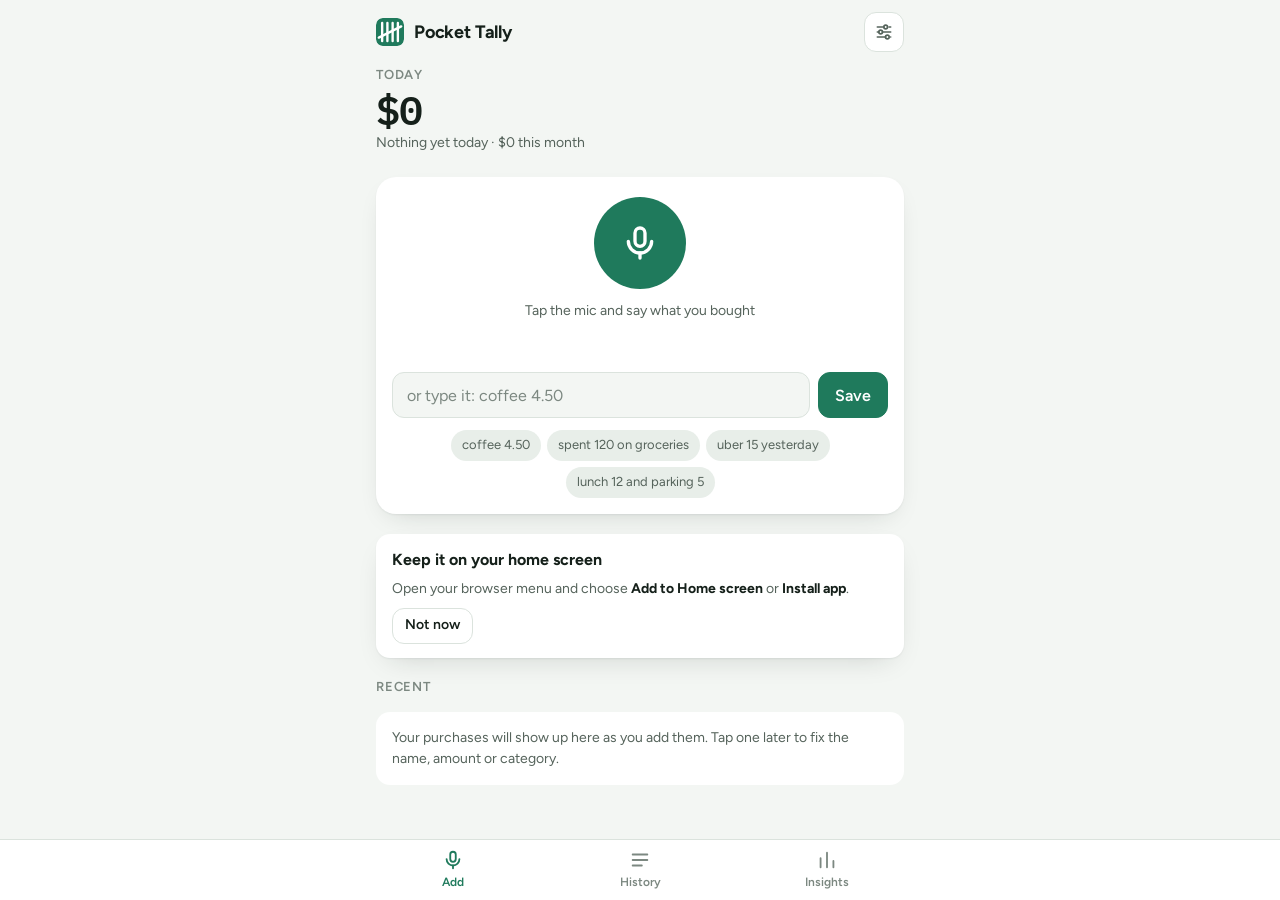
==== pocket-tally/index.html @ 71d1e61e "Add Pocket Tally, a voice-first spending tracker web app One installable web app for Android and iPh" ====
<!doctype html>
<html lang="en">
<head>
<meta charset="utf-8">
<meta name="viewport" content="width=device-width, initial-scale=1, viewport-fit=cover">
<meta name="theme-color" content="#f3f6f3" media="(prefers-color-scheme: light)">
<meta name="theme-color" content="#0f1412" media="(prefers-color-scheme: dark)">
<meta name="apple-mobile-web-app-capable" content="yes">
<meta name="mobile-web-app-capable" content="yes">
<meta name="apple-mobile-web-app-status-bar-style" content="default">
<meta name="apple-mobile-web-app-title" content="Tally">
<meta name="description" content="Say what you bought. Pocket Tally saves the item and the amount and shows where your money goes.">
<link rel="manifest" href="manifest.webmanifest">
<link rel="icon" href="icons/icon.svg" type="image/svg+xml">
<link rel="apple-touch-icon" href="icons/apple-touch-icon.png">
<!-- ARTIFACT-START -->
<title>Pocket Tally</title>
<link rel="preconnect" href="https://fonts.googleapis.com">
<link rel="preconnect" href="https://fonts.gstatic.com" crossorigin>
<link rel="stylesheet" href="https://fonts.googleapis.com/css2?family=Figtree:wght@400;500;600;700&family=IBM+Plex+Mono:wght@500;600&display=swap">
<style>
/* Layout: one column, thumb-first. The capture card sits at the top of Add; the tab bar is fixed at the bottom. */
:root {
  --bg: #f3f6f3;
  --surface: #ffffff;
  --surface-2: #e8eee9;
  --ink: #15201a;
  --ink-2: #55635b;
  --ink-3: #7c8881;
  --line: #dbe3dd;
  --accent: #1f7a5c;
  --accent-ink: #ffffff;
  --accent-soft: #d8ede2;
  --danger: #b5431c;
  --danger-soft: #f7e4dc;
  --toast-bg: #15201a;
  --toast-fg: #f3f6f3;
  --toast-action: #8fe0bf;
  --cat-transport: #2a78d6;
  --cat-food: #eb6834;
  --cat-groceries: #1baf7a;
  --cat-fun: #eda100;
  --cat-shopping: #e87ba4;
  --cat-home: #008300;
  --cat-bills: #4a3aa7;
  --cat-health: #e34948;
  --cat-other: #898781;
  --font-ui: "Figtree", system-ui, -apple-system, "Segoe UI", Roboto, sans-serif;
  --font-num: "IBM Plex Mono", ui-monospace, SFMono-Regular, Menlo, Consolas, monospace;
  --radius: 14px;
  --shadow: 0 1px 2px rgba(21, 32, 26, 0.06), 0 10px 28px -14px rgba(21, 32, 26, 0.22);
}
@media (prefers-color-scheme: dark) {
  :root:not([data-theme="light"]) {
    --bg: #0f1412; --surface: #1a211d; --surface-2: #242d28; --ink: #e9eeea; --ink-2: #aab5ae; --ink-3: #7d887f;
    --line: #2a342e; --accent: #5fd3a8; --accent-ink: #0f1412; --accent-soft: #1d3a2f; --danger: #f0905f; --danger-soft: #3b2419;
    --toast-bg: #e9eeea; --toast-fg: #0f1412; --toast-action: #1f7a5c;
    --cat-transport: #3987e5; --cat-food: #d95926; --cat-groceries: #199e70; --cat-fun: #c98500; --cat-shopping: #d55181;
    --cat-home: #008300; --cat-bills: #9085e9; --cat-health: #e66767; --cat-other: #898781;
    --shadow: 0 1px 2px rgba(0, 0, 0, 0.3), 0 10px 28px -14px rgba(0, 0, 0, 0.6);
    color-scheme: dark;
  }
}
:root[data-theme="dark"] {
  --bg: #0f1412; --surface: #1a211d; --surface-2: #242d28; --ink: #e9eeea; --ink-2: #aab5ae; --ink-3: #7d887f;
  --line: #2a342e; --accent: #5fd3a8; --accent-ink: #0f1412; --accent-soft: #1d3a2f; --danger: #f0905f; --danger-soft: #3b2419;
  --toast-bg: #e9eeea; --toast-fg: #0f1412; --toast-action: #1f7a5c;
  --cat-transport: #3987e5; --cat-food: #d95926; --cat-groceries: #199e70; --cat-fun: #c98500; --cat-shopping: #d55181;
  --cat-home: #008300; --cat-bills: #9085e9; --cat-health: #e66767; --cat-other: #898781;
  --shadow: 0 1px 2px rgba(0, 0, 0, 0.3), 0 10px 28px -14px rgba(0, 0, 0, 0.6);
  color-scheme: dark;
}

* { box-sizing: border-box; }
html { padding-top: env(safe-area-inset-top, 0px); padding-bottom: env(safe-area-inset-bottom, 0px); background: var(--bg); -webkit-text-size-adjust: 100%; }
body { margin: 0; background: var(--bg); color: var(--ink); font: 16px/1.45 var(--font-ui); -webkit-tap-highlight-color: transparent; }
[hidden] { display: none !important; }
button, input, select, textarea { font: inherit; color: inherit; }
button { cursor: pointer; }
:focus-visible { outline: 2px solid var(--accent); outline-offset: 2px; }
h1, h2, h3 { margin: 0; text-wrap: balance; }
h2 { font-size: 13px; font-weight: 600; letter-spacing: 0.06em; text-transform: uppercase; color: var(--ink-3); }
.num { font-family: var(--font-num); font-variant-numeric: tabular-nums; }

.app { max-width: 560px; margin: 0 auto; padding-inline: 16px; }
.top { position: sticky; top: env(safe-area-inset-top, 0px); z-index: 5; background: var(--bg); display: flex; align-items: center; justify-content: space-between; padding-block: 12px 8px; }
.brand { display: flex; align-items: center; gap: 10px; font-size: 18px; font-weight: 700; letter-spacing: -0.01em; }
.brand svg { width: 28px; height: 28px; border-radius: 7px; }
.iconbtn { width: 40px; height: 40px; border-radius: 12px; border: 1px solid var(--line); background: var(--surface); display: grid; place-items: center; color: var(--ink-2); }
.iconbtn svg { width: 20px; height: 20px; }
main { padding-bottom: calc(88px + env(safe-area-inset-bottom, 0px)); }
.view { display: grid; gap: 20px; }

/* hero */
.hero { display: grid; gap: 2px; padding-block: 6px 4px; }
.eyebrow { font-size: 13px; font-weight: 600; letter-spacing: 0.06em; text-transform: uppercase; color: var(--ink-3); }
.hero-amount { font-family: var(--font-num); font-weight: 600; font-size: 40px; line-height: 1.1; letter-spacing: -0.02em; }
.hero-sub { color: var(--ink-2); font-size: 14px; }
.hero-row { display: flex; flex-wrap: wrap; gap: 16px 24px; margin-top: 10px; }
.stat { display: grid; gap: 2px; }
.stat b { font-family: var(--font-num); font-weight: 600; font-size: 18px; }
.stat span { font-size: 12px; color: var(--ink-3); }
.delta { font-size: 13px; color: var(--ink-2); }

/* capture */
.capture { background: var(--surface); border-radius: 20px; padding: 20px 16px 16px; box-shadow: var(--shadow); display: grid; gap: 12px; justify-items: center; }
.mic { position: relative; width: 92px; height: 92px; border-radius: 50%; border: 0; background: var(--accent); color: var(--accent-ink); display: grid; place-items: center; transition: transform 0.15s ease; }
.mic:active { transform: scale(0.96); }
.mic svg { width: 40px; height: 40px; }
.mic.listening { background: var(--danger); color: #fff; }
.mic.listening::before { content: ""; position: absolute; inset: -8px; border-radius: 50%; border: 3px solid var(--danger); opacity: 0.6; animation: pulse 1.2s ease-out infinite; }
@keyframes pulse { 0% { transform: scale(0.9); opacity: 0.7; } 100% { transform: scale(1.35); opacity: 0; } }
@media (prefers-reduced-motion: reduce) { .mic.listening::before { animation: none; } .mic { transition: none; } }
.mic-status { font-size: 14px; color: var(--ink-2); text-align: center; min-height: 1.4em; }
.transcript { width: 100%; min-height: 1.5em; text-align: center; font-size: 18px; font-weight: 500; color: var(--ink); overflow-wrap: anywhere; }
.transcript.interim { color: var(--ink-3); font-weight: 400; }
.typeform { display: flex; gap: 8px; width: 100%; }
.typeform input { flex: 1; min-width: 0; height: 46px; padding: 0 14px; border-radius: 12px; border: 1px solid var(--line); background: var(--bg); color: var(--ink); }
.typeform input::placeholder { color: var(--ink-3); }
.btn { height: 46px; padding: 0 16px; border-radius: 12px; border: 1px solid var(--line); background: var(--surface); color: var(--ink); font-weight: 600; white-space: nowrap; }
.btn.primary { background: var(--accent); border-color: var(--accent); color: var(--accent-ink); }
.btn.danger { color: var(--danger); border-color: var(--danger-soft); background: var(--danger-soft); }
.btn.small { height: 36px; padding: 0 12px; font-size: 14px; }
.hint { width: 100%; font-size: 14px; color: var(--ink-2); background: var(--surface-2); border-radius: 12px; padding: 10px 12px; }
.examples { width: 100%; display: flex; flex-wrap: wrap; gap: 6px; justify-content: center; }
.examples button { border: 0; background: var(--surface-2); color: var(--ink-2); border-radius: 999px; padding: 6px 11px; font-size: 13px; }

/* pending card */
.pending { width: 100%; background: var(--accent-soft); border-radius: 14px; padding: 12px; display: grid; gap: 10px; }
.pending p { margin: 0; font-size: 14px; color: var(--ink); }
.field { display: grid; gap: 4px; }
.field label { font-size: 12px; font-weight: 600; color: var(--ink-3); letter-spacing: 0.04em; text-transform: uppercase; }
.field input, .field select, .field textarea { width: 100%; height: 44px; padding: 0 12px; border-radius: 10px; border: 1px solid var(--line); background: var(--surface); color: var(--ink); }
.field textarea { height: auto; padding: 10px 12px; resize: vertical; }
.field input.num { font-size: 18px; }
.two { display: grid; grid-template-columns: 1fr 1fr; gap: 10px; }
.actions { display: flex; gap: 8px; flex-wrap: wrap; }
.actions .spacer { flex: 1; }

/* chips */
.chips { display: flex; flex-wrap: wrap; gap: 6px; }
.chip { display: inline-flex; align-items: center; gap: 6px; padding: 7px 11px; border-radius: 999px; border: 1px solid transparent; background: var(--surface-2); color: var(--ink-2); font-size: 13px; font-weight: 500; }
.chip.active { background: var(--accent-soft); color: var(--ink); border-color: var(--accent); }
.dot { width: 10px; height: 10px; border-radius: 50%; flex: none; background: var(--cat-other); }
.dot[data-cat="food"], .dotc-food { background: var(--cat-food); }
.dot[data-cat="groceries"], .dotc-groceries { background: var(--cat-groceries); }
.dot[data-cat="transport"], .dotc-transport { background: var(--cat-transport); }
.dot[data-cat="bills"], .dotc-bills { background: var(--cat-bills); }
.dot[data-cat="shopping"], .dotc-shopping { background: var(--cat-shopping); }
.dot[data-cat="health"], .dotc-health { background: var(--cat-health); }
.dot[data-cat="fun"], .dotc-fun { background: var(--cat-fun); }
.dot[data-cat="home"], .dotc-home { background: var(--cat-home); }
.dot[data-cat="other"], .dotc-other { background: var(--cat-other); }

/* entries */
.entries { list-style: none; margin: 0; padding: 0; }
.entry { display: flex; align-items: center; gap: 12px; padding-block: 11px; border-bottom: 1px solid var(--line); cursor: pointer; }
.entry:last-child { border-bottom: 0; }
.entry-main { flex: 1; min-width: 0; display: grid; gap: 1px; }
.entry-item { font-weight: 600; overflow-wrap: anywhere; }
.entry-meta { font-size: 13px; color: var(--ink-3); }
.entry-amt { font-family: var(--font-num); font-variant-numeric: tabular-nums; font-weight: 600; white-space: nowrap; }
.section { display: grid; gap: 8px; }
.day-head { display: flex; justify-content: space-between; align-items: baseline; padding-block: 14px 4px; }
.day-head h3 { font-size: 14px; font-weight: 600; color: var(--ink-2); }
.day-total { font-family: var(--font-num); font-variant-numeric: tabular-nums; font-size: 14px; color: var(--ink-2); }
.empty { color: var(--ink-2); font-size: 14px; background: var(--surface); border-radius: var(--radius); padding: 16px; }
.empty b { color: var(--ink); }

/* search */
.search { width: 100%; height: 44px; padding: 0 14px; border-radius: 12px; border: 1px solid var(--line); background: var(--surface); color: var(--ink); }

/* segmented */
.seg { display: flex; gap: 2px; background: var(--surface-2); border-radius: 12px; padding: 3px; }
.seg button { flex: 1; border: 0; background: transparent; padding: 8px 4px; border-radius: 10px; color: var(--ink-2); font-weight: 500; font-size: 14px; }
.seg button.active { background: var(--surface); color: var(--ink); box-shadow: var(--shadow); }

/* category rows */
.card { background: var(--surface); border-radius: var(--radius); padding: 14px 16px; box-shadow: var(--shadow); display: grid; gap: 10px; }
.catrow { display: grid; grid-template-columns: 10px 1fr auto; gap: 6px 10px; align-items: center; padding-block: 6px; }
.catrow .label { font-weight: 500; min-width: 0; overflow: hidden; text-overflow: ellipsis; white-space: nowrap; }
.catrow .val { font-family: var(--font-num); font-variant-numeric: tabular-nums; font-weight: 600; }
.catrow .pct { color: var(--ink-3); font-size: 12px; font-family: var(--font-ui); margin-left: 6px; }
.catbar { grid-column: 2 / 4; height: 8px; background: var(--surface-2); border-radius: 4px; overflow: hidden; }
.catbar i { display: block; height: 100%; border-radius: 0 4px 4px 0; }

/* day chart */
.daychart { width: 100%; height: auto; display: block; overflow: visible; }
.daychart .bar { fill: var(--accent); }
.daychart .bar.today { fill: var(--accent); stroke: var(--ink); stroke-width: 1.5; }
.daychart .hit { fill: transparent; }
.daychart .grid { stroke: var(--line); stroke-width: 1; }
.daychart .axis { stroke: var(--ink-3); stroke-width: 1; }
.daychart text { fill: var(--ink-3); font-family: var(--font-ui); font-size: 10px; }
.daychart .ylab { font-family: var(--font-num); }
.chartwrap { position: relative; }
.tip { position: absolute; pointer-events: none; background: var(--toast-bg); color: var(--toast-fg); font-size: 12px; padding: 5px 8px; border-radius: 8px; white-space: nowrap; transform: translate(-50%, -100%); z-index: 2; }
.tip b { font-family: var(--font-num); }
.toplist { margin: 0; padding: 0; list-style: none; display: grid; gap: 6px; }
.toplist li { display: flex; justify-content: space-between; gap: 10px; align-items: baseline; }
.toplist li span:first-child { min-width: 0; overflow: hidden; text-overflow: ellipsis; white-space: nowrap; }
.toplist small { color: var(--ink-3); margin-left: 6px; }

/* tabs */
.tabs { position: fixed; left: 0; right: 0; bottom: 0; z-index: 10; background: var(--surface); border-top: 1px solid var(--line); padding-bottom: env(safe-area-inset-bottom, 0px); }
.tabs-inner { max-width: 560px; margin: 0 auto; display: flex; }
.tab { flex: 1; height: 60px; border: 0; background: transparent; color: var(--ink-3); display: grid; justify-items: center; align-content: center; gap: 3px; font-size: 12px; font-weight: 600; }
.tab svg { width: 22px; height: 22px; }
.tab.active { color: var(--accent); }

/* sheets */
.sheet { position: fixed; inset: 0; z-index: 20; display: flex; align-items: flex-end; justify-content: center; background: rgba(0, 0, 0, 0.4); }
.panel { width: 100%; max-width: 560px; max-height: 92dvh; overflow: auto; background: var(--surface); border-radius: 20px 20px 0 0; padding: 14px 16px calc(20px + env(safe-area-inset-bottom, 0px)); display: grid; gap: 14px; }
.panel-head { display: flex; align-items: center; justify-content: space-between; }
.panel-head h2 { font-size: 17px; font-weight: 700; letter-spacing: 0; text-transform: none; color: var(--ink); }
.grip { width: 36px; height: 4px; border-radius: 2px; background: var(--line); margin: 0 auto; }
.settings-row { display: grid; gap: 6px; padding-block: 6px; border-bottom: 1px solid var(--line); }
.settings-row:last-child { border-bottom: 0; }
.settings-row p { margin: 0; font-size: 13px; color: var(--ink-2); }
.settings-row .actions { margin-top: 4px; }
.code { width: 100%; min-height: 120px; font-family: var(--font-num); font-size: 12px; padding: 10px; border-radius: 10px; border: 1px solid var(--line); background: var(--bg); color: var(--ink); }
.install { background: var(--surface); border-radius: var(--radius); padding: 14px 16px; box-shadow: var(--shadow); display: grid; gap: 8px; }
.install p { margin: 0; font-size: 14px; color: var(--ink-2); }
.install b { color: var(--ink); }

/* toast */
.toast { position: fixed; left: 50%; transform: translateX(-50%); bottom: calc(76px + env(safe-area-inset-bottom, 0px)); z-index: 30; max-width: calc(100% - 32px); background: var(--toast-bg); color: var(--toast-fg); padding: 10px 14px; border-radius: 12px; display: flex; gap: 14px; align-items: center; box-shadow: var(--shadow); font-size: 14px; }
.toast span { min-width: 0; overflow: hidden; text-overflow: ellipsis; white-space: nowrap; }
.toast button { border: 0; background: transparent; color: var(--toast-action); font-weight: 700; padding: 4px 2px; }
</style>
</head>
<body>
<div class="app">
  <header class="top">
    <h1 class="brand">
      <svg viewBox="0 0 100 100" aria-hidden="true"><rect width="100" height="100" rx="22" fill="#1f7a5c"/><g stroke="#fff" stroke-width="8.5" stroke-linecap="round"><line x1="22" y1="18" x2="22" y2="82"/><line x1="40.7" y1="18" x2="40.7" y2="82"/><line x1="59.4" y1="18" x2="59.4" y2="82"/><line x1="78.1" y1="18" x2="78.1" y2="82"/><line x1="10" y1="70" x2="90" y2="30"/></g></svg>
      Pocket Tally
    </h1>
    <button id="settingsBtn" class="iconbtn" aria-label="Settings" title="Settings">
      <svg viewBox="0 0 24 24" fill="none" stroke="currentColor" stroke-width="2" stroke-linecap="round" aria-hidden="true"><path d="M4 6h8M18 6h2M4 12h2M10 12h10M4 18h10M20 18h0"/><circle cx="14" cy="6" r="2.2"/><circle cx="8" cy="12" r="2.2"/><circle cx="16" cy="18" r="2.2"/></svg>
    </button>
  </header>

  <main>
    <!-- ADD -->
    <section id="view-add" class="view">
      <div class="hero">
        <div class="eyebrow">Today</div>
        <div class="hero-amount num" id="todayTotal">0</div>
        <div class="hero-sub" id="todaySub">Nothing yet today.</div>
      </div>

      <div class="capture">
        <button id="micBtn" class="mic" aria-label="Tap to speak">
          <svg viewBox="0 0 24 24" fill="none" stroke="currentColor" stroke-width="2" stroke-linecap="round" stroke-linejoin="round" aria-hidden="true"><rect x="9" y="3" width="6" height="11" rx="3"/><path d="M5 11a7 7 0 0 0 14 0"/><path d="M12 18v3"/></svg>
        </button>
        <div id="micStatus" class="mic-status">Tap the mic and say what you bought</div>
        <div id="transcript" class="transcript" aria-live="polite"></div>
        <div id="pending" class="pending" hidden></div>
        <form id="typeForm" class="typeform" autocomplete="off">
          <input id="typeInput" type="text" enterkeyhint="done" placeholder="or type it: coffee 4.50" aria-label="Type what you bought and how much">
          <button type="submit" class="btn primary">Save</button>
        </form>
        <div id="keyboardHint" class="hint" hidden></div>
        <div class="examples" id="examples" aria-label="Examples you can say">
          <button type="button">coffee 4.50</button>
          <button type="button">spent 120 on groceries</button>
          <button type="button">uber 15 yesterday</button>
          <button type="button">lunch 12 and parking 5</button>
        </div>
      </div>

      <div id="installCard" class="install" hidden></div>

      <section class="section">
        <h2>Recent</h2>
        <ul id="recentList" class="entries"></ul>
        <div id="recentEmpty" class="empty" hidden>Your purchases will show up here as you add them. Tap one later to fix the name, amount or category.</div>
      </section>
    </section>

    <!-- HISTORY -->
    <section id="view-history" class="view" hidden>
      <input id="searchInput" class="search" type="search" placeholder="Search purchases" aria-label="Search purchases">
      <div id="historyList"></div>
      <div id="historyEmpty" class="empty" hidden>No purchases yet.</div>
    </section>

    <!-- INSIGHTS -->
    <section id="view-insights" class="view" hidden>
      <div class="seg" id="periodSeg" role="tablist" aria-label="Period">
        <button type="button" data-period="week">This week</button>
        <button type="button" data-period="month" class="active">This month</button>
        <button type="button" data-period="30">30 days</button>
        <button type="button" data-period="all">All</button>
      </div>
      <div class="hero">
        <div class="eyebrow" id="periodLabel">This month</div>
        <div class="hero-amount num" id="periodTotal">0</div>
        <div class="delta" id="periodDelta"></div>
        <div class="hero-row">
          <div class="stat"><b id="statPerDay">0</b><span>per day</span></div>
          <div class="stat"><b id="statCount">0</b><span>purchases</span></div>
          <div class="stat"><b id="statBiggest">0</b><span id="statBiggestLabel">biggest</span></div>
        </div>
      </div>
      <div class="card">
        <h2>Where it went</h2>
        <div id="catChart"></div>
      </div>
      <div class="card">
        <h2 id="dayChartTitle">Day by day</h2>
        <div class="chartwrap" id="dayChartWrap"></div>
      </div>
      <div class="card">
        <h2>Most often</h2>
        <ol class="toplist" id="topItems"></ol>
      </div>
    </section>
  </main>

  <nav class="tabs" aria-label="Sections">
    <div class="tabs-inner">
      <button class="tab active" data-view="add" type="button">
        <svg viewBox="0 0 24 24" fill="none" stroke="currentColor" stroke-width="2" stroke-linecap="round" stroke-linejoin="round" aria-hidden="true"><rect x="9" y="3" width="6" height="11" rx="3"/><path d="M5 11a7 7 0 0 0 14 0"/><path d="M12 18v3"/></svg>
        Add
      </button>
      <button class="tab" data-view="history" type="button">
        <svg viewBox="0 0 24 24" fill="none" stroke="currentColor" stroke-width="2" stroke-linecap="round" aria-hidden="true"><path d="M4 6h16M4 12h16M4 18h10"/></svg>
        History
      </button>
      <button class="tab" data-view="insights" type="button">
        <svg viewBox="0 0 24 24" fill="none" stroke="currentColor" stroke-width="2" stroke-linecap="round" aria-hidden="true"><path d="M5 20V10M12 20V4M19 20v-7"/></svg>
        Insights
      </button>
    </div>
  </nav>

  <!-- EDIT SHEET -->
  <div id="editSheet" class="sheet" hidden>
    <form class="panel" id="editForm">
      <div class="grip"></div>
      <div class="panel-head"><h2 id="editTitle">Edit purchase</h2><button type="button" class="btn small" id="editCancel">Close</button></div>
      <div class="field"><label for="editItem">What</label><input id="editItem" type="text" required></div>
      <div class="two">
        <div class="field"><label for="editAmount">Amount</label><input id="editAmount" class="num" type="number" inputmode="decimal" step="0.01" min="0" required></div>
        <div class="field"><label for="editDate">Date</label><input id="editDate" type="date" required></div>
      </div>
      <div class="field"><label>Category</label><div class="chips" id="editChips"></div></div>
      <div class="field"><label for="editNote">Note</label><input id="editNote" type="text" placeholder="optional"></div>
      <div class="actions">
        <button type="button" class="btn danger" id="editDelete">Delete</button>
        <span class="spacer"></span>
        <button type="submit" class="btn primary">Save changes</button>
      </div>
    </form>
  </div>

  <!-- SETTINGS SHEET -->
  <div id="settingsSheet" class="sheet" hidden>
    <div class="panel">
      <div class="grip"></div>
      <div class="panel-head"><h2>Settings</h2><button type="button" class="btn small" id="settingsClose">Close</button></div>
      <div class="settings-row">
        <div class="field"><label for="currencySel">Currency</label><select id="currencySel"></select></div>
        <p>Amounts are shown in this currency. Saying "rupees" or "dollars" sets it the first time.</p>
      </div>
      <div class="settings-row">
        <div class="field"><label for="langSel">Voice language</label><select id="langSel"></select></div>
        <p>Pick the accent you speak with. Item names can be in any language; amounts and category hints work best in English.</p>
      </div>
      <div class="settings-row" id="installRow">
        <h3 style="font-size:14px">Home screen</h3>
        <p id="installText"></p>
        <div class="actions"><button type="button" class="btn small primary" id="installBtn" hidden>Add to home screen</button></div>
      </div>
      <div class="settings-row">
        <h3 style="font-size:14px">Your data</h3>
        <p id="dataText"></p>
        <div class="actions">
          <button type="button" class="btn small" id="exportCsv">Download CSV</button>
          <button type="button" class="btn small" id="copyCsv">Copy CSV</button>
          <button type="button" class="btn small" id="exportJson">Download backup</button>
          <label class="btn small" for="restoreFile" style="display:inline-flex;align-items:center">Restore backup<input id="restoreFile" type="file" accept="application/json,.json" hidden></label>
        </div>
        <textarea id="exportBox" class="code" hidden readonly aria-label="Exported data"></textarea>
      </div>
      <div class="settings-row">
        <div class="actions"><button type="button" class="btn small danger" id="clearAll">Delete everything</button></div>
      </div>
    </div>
  </div>

  <div id="toast" class="toast" hidden role="status"><span id="toastText"></span><button type="button" id="toastAction" hidden>Undo</button></div>
</div>

<script src="parser.js"></script>
<script>
(function () {
  "use strict";
  var P = window.PocketTallyParser;
  var $ = function (s, el) { return (el || document).querySelector(s); };
  var $$ = function (s, el) { return Array.prototype.slice.call((el || document).querySelectorAll(s)); };
  var inArtifact = !!(window.claude && typeof window.claude.use === "function");
  var isIOS = /iP(hone|ad|od)/.test(navigator.userAgent) || (navigator.platform === "MacIntel" && navigator.maxTouchPoints > 1);
  var isStandalone = (window.matchMedia && window.matchMedia("(display-mode: standalone)").matches) || navigator.standalone === true;
  var SR = window.SpeechRecognition || window.webkitSpeechRecognition;

  // ---------- settings (per device) ----------
  var SETTINGS_KEY = "pockettally.settings.v1";
  var REGION_CURRENCY = { IN: "INR", US: "USD", GB: "GBP", IE: "EUR", DE: "EUR", FR: "EUR", ES: "EUR", IT: "EUR", NL: "EUR", PT: "EUR", AT: "EUR", BE: "EUR", FI: "EUR", CA: "CAD", AU: "AUD", NZ: "NZD", SG: "SGD", AE: "AED", SA: "SAR", JP: "JPY", CH: "CHF", MY: "MYR", PH: "PHP", ZA: "ZAR", NG: "NGN", KE: "KES", BD: "BDT", MX: "MXN", BR: "BRL" };
  var CURRENCIES = [["USD", "US Dollar ($)"], ["INR", "Indian Rupee (₹)"], ["EUR", "Euro (€)"], ["GBP", "British Pound (£)"], ["CAD", "Canadian Dollar"], ["AUD", "Australian Dollar"], ["SGD", "Singapore Dollar"], ["AED", "UAE Dirham"], ["SAR", "Saudi Riyal"], ["JPY", "Japanese Yen (¥)"], ["CHF", "Swiss Franc"], ["MYR", "Malaysian Ringgit"], ["PHP", "Philippine Peso"], ["ZAR", "South African Rand"], ["NGN", "Nigerian Naira"], ["KES", "Kenyan Shilling"], ["BDT", "Bangladeshi Taka"], ["NZD", "New Zealand Dollar"], ["MXN", "Mexican Peso"], ["BRL", "Brazilian Real"]];
  var LANGS = [["", "Device language"], ["en-US", "English (US)"], ["en-GB", "English (UK)"], ["en-IN", "English (India)"], ["en-AU", "English (Australia)"], ["en-CA", "English (Canada)"], ["hi-IN", "Hindi"], ["es-ES", "Spanish (Spain)"], ["es-MX", "Spanish (Mexico)"], ["fr-FR", "French"], ["de-DE", "German"], ["pt-BR", "Portuguese (Brazil)"], ["it-IT", "Italian"], ["ar-SA", "Arabic"], ["ja-JP", "Japanese"], ["zh-CN", "Chinese (Mandarin)"]];

  function guessCurrency() {
    var lang = navigator.language || "en-US";
    var region = (lang.split("-")[1] || "").toUpperCase();
    return REGION_CURRENCY[region] || "USD";
  }
  function defaultSettings() { return { currency: guessCurrency(), currencyAuto: true, lang: "", learned: {}, installDismissed: false }; }
  var settings = defaultSettings();
  try { var saved = JSON.parse(localStorage.getItem(SETTINGS_KEY) || "{}"); Object.assign(settings, saved); if (!settings.learned) settings.learned = {}; } catch (e) {}
  function saveSettings() { try { localStorage.setItem(SETTINGS_KEY, JSON.stringify(settings)); } catch (e) {} }

  // ---------- money & dates ----------
  var fmtCache = {};
  var SYMBOL = { USD: "$", INR: "₹", EUR: "€", GBP: "£", JPY: "¥", CAD: "CA$", AUD: "A$", NZD: "NZ$", SGD: "S$", MXN: "MX$", BRL: "R$", PHP: "₱", NGN: "₦", KES: "KSh", ZAR: "R", AED: "AED ", SAR: "SAR ", CHF: "CHF ", MYR: "RM", BDT: "৳" };
  function locale() {
    var tag = (navigator.language || "en").split("@")[0];
    try { return Intl.getCanonicalLocales(tag)[0] || "en"; } catch (e) { return "en"; }
  }
  function money(n) {
    n = Number(n) || 0;
    var whole = Math.abs(n - Math.round(n)) < 0.005;
    var key = settings.currency + (whole ? "w" : "f");
    try {
      if (!fmtCache[key]) fmtCache[key] = new Intl.NumberFormat(locale(), { style: "currency", currency: settings.currency, minimumFractionDigits: whole ? 0 : 2, maximumFractionDigits: whole ? 0 : 2 });
      return fmtCache[key].format(n);
    } catch (e) { return (SYMBOL[settings.currency] || settings.currency + " ") + (whole ? String(Math.round(n)) : n.toFixed(2)); }
  }
  function pad(n) { return (n < 10 ? "0" : "") + n; }
  function dateStr(d) { return d.getFullYear() + "-" + pad(d.getMonth() + 1) + "-" + pad(d.getDate()); }
  function addDays(d, n) { var x = new Date(d.getFullYear(), d.getMonth(), d.getDate()); x.setDate(x.getDate() + n); return x; }
  function todayStr(offset) { return dateStr(addDays(new Date(), offset || 0)); }
  function parseDate(s) { var p = String(s).split("-").map(Number); return new Date(p[0], p[1] - 1, p[2] || 1); }
  function dayLabel(s) {
    if (s === todayStr()) return "Today";
    if (s === todayStr(-1)) return "Yesterday";
    var d = parseDate(s), now = new Date();
    return d.toLocaleDateString(undefined, d.getFullYear() === now.getFullYear() ? { weekday: "short", day: "numeric", month: "short" } : { day: "numeric", month: "short", year: "numeric" });
  }
  function timeLabel(ts) { try { return new Date(ts).toLocaleTimeString(undefined, { hour: "numeric", minute: "2-digit" }); } catch (e) { return ""; } }
  function esc(s) { return String(s == null ? "" : s).replace(/[&<>"']/g, function (c) { return { "&": "&amp;", "<": "&lt;", ">": "&gt;", '"': "&quot;", "'": "&#39;" }[c]; }); }
  function uid() { return Date.now().toString(36) + Math.random().toString(36).slice(2, 8); }
  function catLabel(id) { return (P.CATEGORY_BY_ID[id] || P.CATEGORY_BY_ID.other).label; }

  // ---------- stores ----------
  function makeLocalStore() {
    var KEY = "pockettally.entries.v1";
    var entries = [], listeners = [];
    function read() { try { var v = JSON.parse(localStorage.getItem(KEY) || "[]"); return Array.isArray(v) ? v : []; } catch (e) { return []; } }
    function persist() { try { localStorage.setItem(KEY, JSON.stringify(entries)); } catch (e) { toast("Could not save: this browser is blocking storage."); } }
    function emit() { listeners.forEach(function (fn) { fn(entries.slice()); }); }
    window.addEventListener("storage", function (e) { if (e.key === KEY) { entries = read(); emit(); } });
    return {
      kind: "local",
      init: function (fn) { listeners.push(fn); entries = read(); emit(); },
      add: function (e) { entries.push(e); persist(); emit(); return Promise.resolve(); },
      update: function (id, patch) { var i = entries.findIndex(function (x) { return x.id === id; }); if (i >= 0) { entries[i] = Object.assign({}, entries[i], patch); persist(); emit(); } return Promise.resolve(); },
      remove: function (id) { entries = entries.filter(function (x) { return x.id !== id; }); persist(); emit(); return Promise.resolve(); },
      replaceAll: function (list) { entries = list.slice(); persist(); emit(); return Promise.resolve(); }
    };
  }
  function makeDbStore(db) {
    var col = db.collection("expenses");
    var entries = [], listeners = [];
    function emit() { listeners.forEach(function (fn) { fn(entries.slice()); }); }
    function clean(e) { var o = {}; Object.keys(e).forEach(function (k) { if (e[k] !== undefined) o[k] = e[k]; }); return o; }
    return {
      kind: "db",
      init: function (fn) {
        listeners.push(fn);
        col.onSnapshot(function (snap) {
          entries = snap.docs.filter(function (d) { return d.exists; }).map(function (d) { return Object.assign({ id: d.id }, d.data()); });
          emit();
        }, function (err) { toast("Sync stopped (" + (err && err.code) + "). Reload to reconnect."); });
      },
      add: function (e) { entries.push(e); emit(); return col.doc(e.id).set(clean(e)).catch(dbFail); },
      update: function (id, patch) {
        var i = entries.findIndex(function (x) { return x.id === id; });
        if (i >= 0) { entries[i] = Object.assign({}, entries[i], patch); emit(); }
        return col.doc(id).update(clean(patch)).catch(dbFail);
      },
      remove: function (id) { entries = entries.filter(function (x) { return x.id !== id; }); emit(); return col.doc(id).delete().catch(dbFail); },
      replaceAll: function (list) {
        var old = entries.slice(); entries = list.slice(); emit();
        var chain = Promise.resolve();
        old.forEach(function (e) { if (!list.some(function (x) { return x.id === e.id; })) chain = chain.then(function () { return col.doc(e.id).delete(); }); });
        list.forEach(function (e) { chain = chain.then(function () { return col.doc(e.id).set(clean(e)); }); });
        return chain.catch(dbFail);
      }
    };
  }
  function dbFail(err) {
    var code = err && err.code;
    if (code === "quota_exceeded") toast("Storage is full. Delete old purchases to add more.");
    else if (code === "invalid_argument") toast("You can view this tally but not change it.");
    else toast("Could not sync that change. Check your connection.");
  }

  var store = null, storeReady;
  storeReady = (function () {
    if (inArtifact) {
      return window.claude.use("db").then(function (db) { return db ? makeDbStore(db) : makeLocalStore(); }, function () { return makeLocalStore(); });
    }
    return Promise.resolve(makeLocalStore());
  })().then(function (s) { store = s; s.init(onEntries); updateDataText(); return s; });

  // ---------- state ----------
  var entries = [];
  var view = "add";
  var period = "month";
  var editingId = null;
  var deferredInstall = null;
  var toastTimer = null, toastUndo = null;
  var searchQuery = "";

  function onEntries(list) {
    entries = list.map(function (e) { return Object.assign({ category: "other", note: "", currency: settings.currency }, e, { amount: Number(e.amount) || 0 }); });
    entries.sort(function (a, b) { return (b.date > a.date ? 1 : b.date < a.date ? -1 : 0) || (b.ts || 0) - (a.ts || 0); });
    renderAll();
  }

  // ---------- views ----------
  function showView(v) {
    view = v;
    $$(".view").forEach(function (el) { el.hidden = el.id !== "view-" + v; });
    $$(".tab").forEach(function (b) { b.classList.toggle("active", b.dataset.view === v); });
    if (location.hash !== "#" + v && (v !== "add" || location.hash)) { try { history.replaceState(null, "", "#" + v); } catch (e) {} }
    window.scrollTo(0, 0);
    renderAll();
  }
  $$(".tab").forEach(function (b) { b.addEventListener("click", function () { showView(b.dataset.view); }); });
  (function () { var h = (location.hash || "").replace("#", ""); if (h === "history" || h === "insights") showView(h); })();

  function renderAll() {
    renderAdd();
    if (view === "history") renderHistory();
    if (view === "insights") renderInsights();
  }

  // ---------- Add ----------
  function entryRow(e) {
    return '<li class="entry" data-id="' + esc(e.id) + '" role="button" tabindex="0">' +
      '<span class="dot" data-cat="' + esc(e.category) + '"></span>' +
      '<div class="entry-main"><div class="entry-item">' + esc(e.item || "Untitled") + '</div>' +
      '<div class="entry-meta">' + esc(catLabel(e.category)) + (e.note ? " · " + esc(e.note) : "") + (e.ts && e.date === todayStr() ? " · " + esc(timeLabel(e.ts)) : "") + "</div></div>" +
      '<div class="entry-amt">' + esc(money(e.amount)) + "</div></li>";
  }
  function renderAdd() {
    var today = todayStr();
    var todays = entries.filter(function (e) { return e.date === today; });
    var total = todays.reduce(function (s, e) { return s + e.amount; }, 0);
    $("#todayTotal").textContent = money(total);
    var monthStart = today.slice(0, 7) + "-01";
    var monthTotal = entries.filter(function (e) { return e.date >= monthStart && e.date <= today; }).reduce(function (s, e) { return s + e.amount; }, 0);
    $("#todaySub").textContent = (todays.length ? todays.length + (todays.length === 1 ? " purchase today" : " purchases today") : "Nothing yet today") + " · " + money(monthTotal) + " this month";
    var recent = entries.slice(0, 6);
    $("#recentList").innerHTML = recent.map(entryRow).join("");
    $("#recentEmpty").hidden = recent.length > 0;
    renderInstallCard();
  }
  document.addEventListener("click", function (ev) {
    var row = ev.target.closest && ev.target.closest(".entry[data-id]");
    if (row) openEdit(row.dataset.id);
  });
  document.addEventListener("keydown", function (ev) {
    if ((ev.key === "Enter" || ev.key === " ") && ev.target.classList && ev.target.classList.contains("entry")) { ev.preventDefault(); openEdit(ev.target.dataset.id); }
  });

  // ---------- capture ----------
  var micBtn = $("#micBtn"), micStatus = $("#micStatus"), transcriptEl = $("#transcript"), typeInput = $("#typeInput");
  var rec = null, listening = false;
  function status(msg) { micStatus.textContent = msg; }
  function setMic(state) {
    listening = state === "listening";
    micBtn.classList.toggle("listening", listening);
    micBtn.setAttribute("aria-label", listening ? "Stop listening" : "Tap to speak");
  }
  function showTranscript(text, isFinal) { transcriptEl.textContent = text; transcriptEl.classList.toggle("interim", !isFinal); }
  function keyboardFallback(msg) {
    var hint = $("#keyboardHint");
    hint.textContent = msg + " Tap the box below, then press the microphone key on your keyboard and say it.";
    hint.hidden = false;
    typeInput.focus();
  }
  micBtn.addEventListener("click", function () {
    if (listening) { try { rec.stop(); } catch (e) {} return; }
    if (!SR || inArtifact) { keyboardFallback(inArtifact ? "Voice input is not available in this preview." : "This browser has no voice input."); return; }
    var finalText = "", errored = false;
    try {
      rec = new SR();
      rec.lang = settings.lang || navigator.language || "en-US";
      rec.interimResults = true;
      rec.continuous = false;
      rec.maxAlternatives = 1;
      rec.onstart = function () { setMic("listening"); status("Listening…"); showTranscript("", false); $("#keyboardHint").hidden = true; };
      rec.onresult = function (ev) {
        var interim = "";
        for (var i = ev.resultIndex; i < ev.results.length; i++) {
          var r = ev.results[i];
          if (r.isFinal) finalText += r[0].transcript; else interim += r[0].transcript;
        }
        showTranscript(finalText || interim, !!finalText);
      };
      rec.onerror = function (ev) {
        errored = true; setMic("idle");
        var code = ev && ev.error;
        if (code === "not-allowed" || code === "service-not-allowed") keyboardFallback(isStandalone && isIOS ? "iPhone home-screen apps can't use the mic directly." : "Microphone access was blocked.");
        else if (code === "no-speech") status("Didn't hear anything. Tap the mic and try again.");
        else if (code === "network") status("Voice needs an internet connection. You can type it instead.");
        else if (code === "aborted") status("Tap the mic and say what you bought");
        else keyboardFallback("Voice input failed (" + code + ").");
      };
      rec.onend = function () {
        setMic("idle");
        if (finalText.trim()) { status("Tap the mic and say what you bought"); handleUtterance(finalText.trim()); }
        else if (!errored) status("Didn't catch that. Tap the mic and try again, or type it.");
      };
      rec.start();
    } catch (e) { setMic("idle"); keyboardFallback("Voice input could not start."); }
  });

  $("#typeForm").addEventListener("submit", function (ev) {
    ev.preventDefault();
    var text = typeInput.value.trim();
    if (!text) { typeInput.focus(); return; }
    typeInput.value = "";
    showTranscript(text, true);
    handleUtterance(text);
  });
  $("#examples").addEventListener("click", function (ev) {
    var b = ev.target.closest("button"); if (!b) return;
    showTranscript(b.textContent, true);
    handleUtterance(b.textContent);
  });

  function handleUtterance(text) {
    var result = P.parse(text, settings.learned);
    var complete = result.entries.filter(function (e) { return e.item && e.amount != null; });
    var incomplete = result.entries.filter(function (e) { return !(e.item && e.amount != null); });
    var chain = Promise.resolve();
    complete.forEach(function (e) { chain = chain.then(function () { return saveParsed(e); }); });
    chain.then(function () {
      if (complete.length > 1) toast("Saved " + complete.length + " purchases");
      if (incomplete.length) showPending(incomplete[0]);
    });
  }
  function saveParsed(e) {
    if (settings.currencyAuto && e.currency && e.currency !== settings.currency) { settings.currency = e.currency; fmtCache = {}; saveSettings(); syncSettingsUI(); }
    var entry = { id: uid(), item: e.item, amount: e.amount, currency: e.currency || settings.currency, category: e.category || "other", date: todayStr(e.dayOffset || 0), ts: Date.now(), note: "", raw: e.raw || "" };
    return storeReady.then(function () { return store.add(entry); }).then(function () {
      toast("Saved · " + entry.item + " · " + money(entry.amount), { label: "Undo", action: function () { store.remove(entry.id); } });
      showTranscript("", false);
    });
  }

  // pending (missing item or amount)
  function showPending(e) {
    var box = $("#pending");
    var needAmount = e.amount == null, needItem = !e.item;
    var cats = P.CATEGORIES.map(function (c) { return '<button type="button" class="chip' + (c.id === e.category ? " active" : "") + '" data-cat="' + c.id + '"><span class="dot" data-cat="' + c.id + '"></span>' + esc(c.label) + "</button>"; }).join("");
    box.innerHTML =
      "<p>" + (needAmount && needItem ? "I couldn't make that out. Fill in what and how much." : needAmount ? "How much was <b>" + esc(e.item) + "</b>?" : "What was <b>" + esc(money(e.amount)) + "</b> for?") + "</p>" +
      '<div class="two">' +
      '<div class="field"><label for="pItem">What</label><input id="pItem" type="text" value="' + esc(e.item) + '"></div>' +
      '<div class="field"><label for="pAmount">Amount</label><input id="pAmount" class="num" type="number" inputmode="decimal" step="0.01" min="0" value="' + (e.amount != null ? e.amount : "") + '"></div>' +
      "</div>" +
      '<div class="chips" id="pChips">' + cats + "</div>" +
      '<div class="actions"><button type="button" class="btn small" id="pCancel">Cancel</button><span class="spacer"></span><button type="button" class="btn small primary" id="pSave">Save</button></div>';
    box.hidden = false;
    var cat = e.category || "other", catTouched = false;
    $("#pChips").addEventListener("click", function (ev) {
      var b = ev.target.closest(".chip"); if (!b) return;
      cat = b.dataset.cat; catTouched = true; $$("#pChips .chip").forEach(function (c) { c.classList.toggle("active", c === b); });
    });
    $("#pCancel").addEventListener("click", function () { box.hidden = true; box.innerHTML = ""; showTranscript("", false); });
    function save() {
      var item = $("#pItem").value.trim(), amount = parseFloat($("#pAmount").value);
      if (!item) { $("#pItem").focus(); return; }
      if (!(amount >= 0)) { $("#pAmount").focus(); return; }
      box.hidden = true; box.innerHTML = "";
      if (!catTouched) cat = P.categorize(item, settings.learned);
      saveParsed({ item: item, amount: amount, currency: e.currency, category: cat, dayOffset: e.dayOffset, raw: e.raw });
    }
    $("#pSave").addEventListener("click", save);
    box.addEventListener("keydown", function (ev) { if (ev.key === "Enter") { ev.preventDefault(); save(); } });
    (needItem ? $("#pItem") : $("#pAmount")).focus();
  }

  // ---------- History ----------
  $("#searchInput").addEventListener("input", function () { searchQuery = this.value.trim().toLowerCase(); renderHistory(); });
  function renderHistory() {
    var list = entries;
    if (searchQuery) list = entries.filter(function (e) { return (e.item + " " + (e.note || "") + " " + catLabel(e.category)).toLowerCase().indexOf(searchQuery) >= 0; });
    $("#historyEmpty").hidden = list.length > 0;
    $("#historyEmpty").textContent = searchQuery ? "Nothing matches “" + searchQuery + "”." : "No purchases yet. Add one from the Add tab.";
    var groups = [], map = {};
    list.forEach(function (e) { if (!map[e.date]) { map[e.date] = { date: e.date, items: [], total: 0 }; groups.push(map[e.date]); } map[e.date].items.push(e); map[e.date].total += e.amount; });
    $("#historyList").innerHTML = groups.map(function (g) {
      return '<div class="day-head"><h3>' + esc(dayLabel(g.date)) + '</h3><span class="day-total">' + esc(money(g.total)) + "</span></div>" +
        '<ul class="entries">' + g.items.map(entryRow).join("") + "</ul>";
    }).join("");
  }

  // ---------- Insights ----------
  $("#periodSeg").addEventListener("click", function (ev) {
    var b = ev.target.closest("button[data-period]"); if (!b) return;
    period = b.dataset.period;
    $$("#periodSeg button").forEach(function (x) { x.classList.toggle("active", x === b); });
    renderInsights();
  });
  function periodRange(p) {
    var today = parseDate(todayStr());
    var r = { start: null, end: today, prevStart: null, prevEnd: null, label: "All time", prevLabel: "" };
    if (p === "week") { var dow = (today.getDay() + 6) % 7; r.start = addDays(today, -dow); r.prevStart = addDays(r.start, -7); r.prevEnd = addDays(r.start, -1); r.label = "This week"; r.prevLabel = "last week"; }
    else if (p === "month") { r.start = new Date(today.getFullYear(), today.getMonth(), 1); r.prevStart = new Date(today.getFullYear(), today.getMonth() - 1, 1); r.prevEnd = addDays(r.start, -1); r.label = today.toLocaleDateString(undefined, { month: "long", year: "numeric" }); r.prevLabel = "last month"; }
    else if (p === "30") { r.start = addDays(today, -29); r.prevStart = addDays(r.start, -30); r.prevEnd = addDays(r.start, -1); r.label = "Last 30 days"; r.prevLabel = "the 30 days before"; }
    return r;
  }
  function inRange(e, s, en) { return (!s || e.date >= dateStr(s)) && (!en || e.date <= dateStr(en)); }
  function sum(list) { return list.reduce(function (t, e) { return t + e.amount; }, 0); }

  function renderInsights() {
    var r = periodRange(period);
    var list = entries.filter(function (e) { return inRange(e, r.start, r.end); });
    var total = sum(list);
    $("#periodLabel").textContent = r.label;
    $("#periodTotal").textContent = money(total);
    // days elapsed
    var today = parseDate(todayStr());
    var firstDate = entries.length ? parseDate(entries[entries.length - 1].date) : today;
    var start = r.start || firstDate;
    var days = Math.max(1, Math.round((today - start) / 86400000) + 1);
    $("#statPerDay").textContent = money(total / days);
    $("#statCount").textContent = String(list.length);
    var biggest = list.reduce(function (b, e) { return !b || e.amount > b.amount ? e : b; }, null);
    $("#statBiggest").textContent = biggest ? money(biggest.amount) : money(0);
    $("#statBiggestLabel").textContent = biggest ? "biggest: " + biggest.item : "biggest";
    // delta vs previous
    var deltaEl = $("#periodDelta");
    if (r.prevStart) {
      var prev = sum(entries.filter(function (e) { return inRange(e, r.prevStart, r.prevEnd); }));
      if (prev > 0 && total > 0) { var pct = Math.round((total - prev) / prev * 100); deltaEl.textContent = (pct >= 0 ? "+" : "") + pct + "% compared with " + r.prevLabel + " (" + money(prev) + ")"; }
      else if (prev > 0) deltaEl.textContent = "Nothing yet. " + money(prev) + " " + r.prevLabel + ".";
      else deltaEl.textContent = list.length ? "No spending recorded " + r.prevLabel + " to compare with." : "Nothing recorded in this period.";
    } else {
      deltaEl.textContent = entries.length ? "Since " + dayLabel(entries[entries.length - 1].date) + ", " + days + " day" + (days === 1 ? "" : "s") : "Nothing recorded yet.";
    }
    renderCategoryChart(list, total);
    renderDayChart(list, r);
    renderTopItems(list);
  }
  function renderCategoryChart(list, total) {
    var byCat = {};
    list.forEach(function (e) { byCat[e.category] = (byCat[e.category] || 0) + e.amount; });
    var rows = Object.keys(byCat).map(function (id) { return { id: id, amt: byCat[id] }; }).sort(function (a, b) { return b.amt - a.amt; });
    var max = rows.length ? rows[0].amt : 0;
    $("#catChart").innerHTML = rows.length ? rows.map(function (row) {
      var pct = total ? Math.round(row.amt / total * 100) : 0;
      return '<div class="catrow"><span class="dot" data-cat="' + esc(row.id) + '"></span><span class="label">' + esc(catLabel(row.id)) + '</span><span class="val">' + esc(money(row.amt)) + '<span class="pct">' + pct + '%</span></span>' +
        '<div class="catbar"><i class="dotc-' + esc(row.id) + '" style="width:' + (max ? Math.max(2, row.amt / max * 100) : 0) + '%"></i></div></div>';
    }).join("") : '<div class="empty">Add a few purchases and this shows which categories take the most.</div>';
  }
  function renderDayChart(list, r) {
    var wrap = $("#dayChartWrap");
    var buckets = [], today = parseDate(todayStr());
    var monthly = !r.start;
    if (monthly) {
      $("#dayChartTitle").textContent = "Month by month";
      var first = entries.length ? parseDate(entries[entries.length - 1].date) : today;
      var m = new Date(first.getFullYear(), first.getMonth(), 1), guard = 0;
      while (m <= today && guard++ < 120) { var key = m.getFullYear() + "-" + pad(m.getMonth() + 1); buckets.push({ key: key, label: m.toLocaleDateString(undefined, { month: "short", year: buckets.length === 0 || m.getMonth() === 0 ? "2-digit" : undefined }), tip: m.toLocaleDateString(undefined, { month: "long", year: "numeric" }), total: 0 }); m = new Date(m.getFullYear(), m.getMonth() + 1, 1); }
      list.forEach(function (e) { var b = buckets.find(function (x) { return x.key === e.date.slice(0, 7); }); if (b) b.total += e.amount; });
    } else {
      $("#dayChartTitle").textContent = "Day by day";
      var d = r.start, end = period === "week" ? addDays(r.start, 6) : period === "month" ? new Date(today.getFullYear(), today.getMonth() + 1, 0) : today;
      while (d <= end) { var ds = dateStr(d); buckets.push({ key: ds, label: period === "week" ? d.toLocaleDateString(undefined, { weekday: "short" }) : String(d.getDate()), tip: dayLabel(ds), total: 0, future: d > today, today: ds === todayStr() }); d = addDays(d, 1); }
      list.forEach(function (e) { var b = buckets.find(function (x) { return x.key === e.date; }); if (b) b.total += e.amount; });
    }
    if (!list.length) { wrap.innerHTML = '<div class="empty">Nothing in this period yet.</div>'; return; }
    var W = 360, H = 154, padL = 44, padR = 8, padT = 14, padB = 24;
    var innerW = W - padL - padR, innerH = H - padT - padB;
    var max = Math.max.apply(null, buckets.map(function (b) { return b.total; })) || 1;
    var nice = niceMax(max);
    var n = buckets.length, slot = innerW / n, gap = Math.min(4, slot * 0.25), bw = Math.max(2, slot - gap);
    var svg = '<svg class="daychart" viewBox="0 0 ' + W + " " + H + '" role="img" aria-label="Spending per ' + (monthly ? "month" : "day") + '">';
    [0.5, 1].forEach(function (f) { var y = padT + innerH - innerH * f; svg += '<line class="grid" x1="' + padL + '" x2="' + (W - padR) + '" y1="' + y + '" y2="' + y + '"/><text class="ylab" x="' + (padL - 6) + '" y="' + (y + 3) + '" text-anchor="end">' + esc(shortMoney(nice * f)) + "</text>"; });
    svg += '<line class="axis" x1="' + padL + '" x2="' + (W - padR) + '" y1="' + (padT + innerH) + '" y2="' + (padT + innerH) + '"/>';
    var labelEvery = n <= 7 ? 1 : n <= 14 ? 2 : n <= 31 ? 5 : Math.ceil(n / 6);
    buckets.forEach(function (b, i) {
      var x = padL + i * slot + gap / 2;
      var h = b.total > 0 ? Math.max(2, innerH * b.total / nice) : 0;
      var y = padT + innerH - h;
      svg += '<rect class="bar' + (b.today ? " today" : "") + '" x="' + x.toFixed(1) + '" y="' + y.toFixed(1) + '" width="' + bw.toFixed(1) + '" height="' + h.toFixed(1) + '" rx="2"/>';
      svg += '<rect class="hit" data-i="' + i + '" x="' + (padL + i * slot).toFixed(1) + '" y="' + padT + '" width="' + slot.toFixed(1) + '" height="' + innerH + '"/>';
      if (i % labelEvery === 0 || b.today || i === n - 1 && labelEvery > 1 && (n - 1) % labelEvery > 1) svg += '<text x="' + (x + bw / 2).toFixed(1) + '" y="' + (H - 8) + '" text-anchor="middle"' + (b.today ? ' font-weight="700"' : "") + ">" + esc(b.label) + "</text>";
    });
    svg += "</svg>";
    wrap.innerHTML = svg + '<div class="tip" id="dayTip" hidden></div>';
    var tip = $("#dayTip");
    function showTip(i, target) {
      var b = buckets[i]; if (!b) return;
      tip.innerHTML = esc(b.tip) + " · <b>" + esc(money(b.total)) + "</b>";
      tip.hidden = false;
      var wr = wrap.getBoundingClientRect(), br = target.getBoundingClientRect();
      var scale = wr.width / W;
      tip.style.left = (br.left - wr.left + br.width / 2) + "px";
      tip.style.top = Math.max(0, (padT + innerH - Math.max(2, innerH * b.total / nice)) * scale - 6) + "px";
    }
    wrap.addEventListener("pointerover", function (ev) { var t = ev.target.closest(".hit"); if (t) showTip(+t.dataset.i, t); });
    wrap.addEventListener("pointerdown", function (ev) { var t = ev.target.closest(".hit"); if (t) showTip(+t.dataset.i, t); });
    wrap.addEventListener("pointerleave", function () { tip.hidden = true; });
  }
  function niceMax(v) { var p = Math.pow(10, Math.floor(Math.log10(v))); var m = v / p; var f = m <= 1 ? 1 : m <= 2 ? 2 : m <= 2.5 ? 2.5 : m <= 5 ? 5 : 10; return f * p; }
  function shortMoney(v) {
    if (v >= 1000000) return trimNum(v / 1000000) + "M";
    if (v >= 1000) return trimNum(v / 1000) + "k";
    return trimNum(v);
  }
  function trimNum(v) { return String(Math.round(v * 10) / 10); }
  function renderTopItems(list) {
    var map = {};
    list.forEach(function (e) { var k = P.normalizeKey(e.item) || "untitled"; if (!map[k]) map[k] = { label: e.item || "Untitled", count: 0, total: 0 }; map[k].count++; map[k].total += e.amount; });
    var rows = Object.keys(map).map(function (k) { return map[k]; }).sort(function (a, b) { return b.count - a.count || b.total - a.total; }).slice(0, 6);
    $("#topItems").innerHTML = rows.length ? rows.map(function (r) { return "<li><span>" + esc(r.label) + "<small>×" + r.count + "</small></span><span class=\"num\">" + esc(money(r.total)) + "</span></li>"; }).join("") : '<li class="empty" style="display:block">Repeat purchases will show up here.</li>';
  }

  // ---------- Edit sheet ----------
  var editCat = "other", deleteArmed = null;
  function openEdit(id) {
    var e = entries.find(function (x) { return x.id === id; }); if (!e) return;
    editingId = id; editCat = e.category || "other";
    $("#editItem").value = e.item || "";
    $("#editAmount").value = e.amount;
    $("#editDate").value = e.date;
    $("#editNote").value = e.note || "";
    renderEditChips();
    $("#editDelete").textContent = "Delete"; deleteArmed = null;
    $("#editSheet").hidden = false;
  }
  function renderEditChips() {
    $("#editChips").innerHTML = P.CATEGORIES.map(function (c) { return '<button type="button" class="chip' + (c.id === editCat ? " active" : "") + '" data-cat="' + c.id + '"><span class="dot" data-cat="' + c.id + '"></span>' + esc(c.label) + "</button>"; }).join("");
  }
  $("#editChips").addEventListener("click", function (ev) { var b = ev.target.closest(".chip"); if (!b) return; editCat = b.dataset.cat; renderEditChips(); });
  function closeEdit() { $("#editSheet").hidden = true; editingId = null; }
  $("#editCancel").addEventListener("click", closeEdit);
  $("#editSheet").addEventListener("click", function (ev) { if (ev.target === ev.currentTarget) closeEdit(); });
  $("#editForm").addEventListener("submit", function (ev) {
    ev.preventDefault();
    var id = editingId; if (!id) return;
    var item = $("#editItem").value.trim(), amount = parseFloat($("#editAmount").value), date = $("#editDate").value, note = $("#editNote").value.trim();
    if (!item || !(amount >= 0) || !date) return;
    var key = P.normalizeKey(item);
    if (key) {
      if (P.categorize(item) !== editCat) settings.learned[key] = editCat; else delete settings.learned[key];
      saveSettings();
    }
    store.update(id, { item: item, amount: Math.round(amount * 100) / 100, date: date, note: note, category: editCat });
    closeEdit();
    toast("Updated");
  });
  $("#editDelete").addEventListener("click", function () {
    if (deleteArmed !== editingId) { deleteArmed = editingId; this.textContent = "Tap again to delete"; return; }
    var e = entries.find(function (x) { return x.id === editingId; });
    store.remove(editingId);
    closeEdit();
    toast("Deleted " + (e ? e.item : ""), { label: "Undo", action: function () { if (e) store.add(e); } });
  });

  // ---------- Settings ----------
  var curSel = $("#currencySel"), langSel = $("#langSel");
  curSel.innerHTML = CURRENCIES.map(function (c) { return '<option value="' + c[0] + '">' + esc(c[1]) + "</option>"; }).join("");
  langSel.innerHTML = LANGS.map(function (l) { return '<option value="' + l[0] + '">' + esc(l[1]) + "</option>"; }).join("");
  function syncSettingsUI() {
    if (!CURRENCIES.some(function (c) { return c[0] === settings.currency; })) curSel.insertAdjacentHTML("beforeend", '<option value="' + esc(settings.currency) + '">' + esc(settings.currency) + "</option>");
    curSel.value = settings.currency; langSel.value = settings.lang || "";
  }
  syncSettingsUI();
  curSel.addEventListener("change", function () { settings.currency = this.value; settings.currencyAuto = false; fmtCache = {}; saveSettings(); renderAll(); });
  langSel.addEventListener("change", function () { settings.lang = this.value; saveSettings(); });
  $("#settingsBtn").addEventListener("click", function () { renderInstallText(); $("#settingsSheet").hidden = false; });
  $("#settingsClose").addEventListener("click", function () { $("#settingsSheet").hidden = true; $("#exportBox").hidden = true; });
  $("#settingsSheet").addEventListener("click", function (ev) { if (ev.target === ev.currentTarget) { ev.currentTarget.hidden = true; $("#exportBox").hidden = true; } });
  function updateDataText() {
    $("#dataText").textContent = store && store.kind === "db"
      ? "Purchases are saved with this page on claude.ai, so they show on every device where you open it. Download a copy whenever you like."
      : "Purchases are saved only on this device, in this browser. Download a backup now and then, and restore it on a new phone.";
    if (inArtifact) { $("#exportCsv").hidden = true; $("#exportJson").hidden = true; }
  }

  function toCsv() {
    var rows = [["date", "item", "amount", "currency", "category", "note"]].concat(entries.slice().reverse().map(function (e) { return [e.date, e.item, e.amount, e.currency || settings.currency, catLabel(e.category), e.note || ""]; }));
    return rows.map(function (r) { return r.map(function (v) { v = String(v == null ? "" : v); return /[",\n]/.test(v) ? '"' + v.replace(/"/g, '""') + '"' : v; }).join(","); }).join("\n");
  }
  function toBackup() { return JSON.stringify({ app: "pocket-tally", version: 1, exported: new Date().toISOString(), currency: settings.currency, learned: settings.learned, entries: entries }, null, 2); }
  function download(name, text, type) {
    try {
      var blob = new Blob([text], { type: type }); var url = URL.createObjectURL(blob);
      var a = document.createElement("a"); a.href = url; a.download = name; document.body.appendChild(a); a.click(); a.remove();
      setTimeout(function () { URL.revokeObjectURL(url); }, 2000);
    } catch (e) { showExport(text); }
  }
  function showExport(text) { var box = $("#exportBox"); box.value = text; box.hidden = false; box.focus(); box.select(); }
  function copyText(text) {
    var done = function () { toast("Copied to clipboard"); };
    if (navigator.clipboard && navigator.clipboard.writeText) navigator.clipboard.writeText(text).then(done, function () { showExport(text); toast("Select the text and copy it"); });
    else { showExport(text); toast("Select the text and copy it"); }
  }
  $("#exportCsv").addEventListener("click", function () { download("pocket-tally-" + todayStr() + ".csv", toCsv(), "text/csv"); });
  $("#copyCsv").addEventListener("click", function () { copyText(toCsv()); });
  $("#exportJson").addEventListener("click", function () { download("pocket-tally-backup-" + todayStr() + ".json", toBackup(), "application/json"); });
  $("#restoreFile").addEventListener("change", function () {
    var file = this.files && this.files[0]; if (!file) return;
    var reader = new FileReader();
    reader.onload = function () {
      try {
        var data = JSON.parse(reader.result);
        var list = Array.isArray(data) ? data : data.entries;
        if (!Array.isArray(list)) throw new Error("no entries");
        var valid = list.filter(function (e) { return e && typeof e.item === "string" && isFinite(Number(e.amount)) && /^\d{4}-\d{2}-\d{2}$/.test(String(e.date)); })
          .map(function (e) { return { id: String(e.id || uid()), item: e.item, amount: Number(e.amount), currency: e.currency || settings.currency, category: P.CATEGORY_BY_ID[e.category] ? e.category : "other", date: e.date, ts: Number(e.ts) || parseDate(e.date).getTime(), note: e.note || "", raw: e.raw || "" }; });
        var merged = entries.slice(), added = 0;
        valid.forEach(function (e) { if (!merged.some(function (x) { return x.id === e.id; })) { merged.push(e); added++; } });
        if (data.learned && typeof data.learned === "object") { Object.assign(settings.learned, data.learned); saveSettings(); }
        store.replaceAll(merged).then(function () { toast("Restored " + added + " purchase" + (added === 1 ? "" : "s")); });
      } catch (e) { toast("That file isn't a Pocket Tally backup."); }
    };
    reader.readAsText(file);
    this.value = "";
  });
  var clearArmed = false;
  $("#clearAll").addEventListener("click", function () {
    if (!clearArmed) { clearArmed = true; this.textContent = "Tap again to delete every purchase"; var self = this; setTimeout(function () { clearArmed = false; self.textContent = "Delete everything"; }, 4000); return; }
    clearArmed = false; this.textContent = "Delete everything";
    store.replaceAll([]).then(function () { toast("All purchases deleted"); });
  });

  // ---------- install ----------
  window.addEventListener("beforeinstallprompt", function (ev) { ev.preventDefault(); deferredInstall = ev; renderInstallCard(); renderInstallText(); });
  window.addEventListener("appinstalled", function () { deferredInstall = null; settings.installDismissed = true; saveSettings(); renderInstallCard(); renderInstallText(); });
  function installHow() {
    if (deferredInstall) return "prompt";
    if (isIOS && !isStandalone) return "ios";
    if (!isStandalone && !inArtifact) return "menu";
    return null;
  }
  function renderInstallCard() {
    var card = $("#installCard"), how = installHow();
    if (!how || settings.installDismissed || isStandalone || inArtifact || view !== "add") { card.hidden = true; return; }
    card.innerHTML = "<b>Keep it on your home screen</b>" +
      (how === "prompt" ? "<p>Install it like an app. It opens full screen and works without a connection.</p>" :
       how === "ios" ? "<p>In Safari, tap <b>Share</b> (the square with the arrow), then <b>Add to Home Screen</b>. It opens full screen and works offline.</p>" :
       "<p>Open your browser menu and choose <b>Add to Home screen</b> or <b>Install app</b>.</p>") +
      '<div class="actions">' + (how === "prompt" ? '<button type="button" class="btn small primary" id="installNow">Install</button>' : "") + '<button type="button" class="btn small" id="installLater">Not now</button></div>';
    card.hidden = false;
    var now = $("#installNow"); if (now) now.addEventListener("click", promptInstall);
    $("#installLater").addEventListener("click", function () { settings.installDismissed = true; saveSettings(); card.hidden = true; });
  }
  function promptInstall() { if (!deferredInstall) return; deferredInstall.prompt(); deferredInstall.userChoice.then(function () { deferredInstall = null; renderInstallCard(); renderInstallText(); }); }
  function renderInstallText() {
    var how = installHow(), t = $("#installText"), b = $("#installBtn");
    b.hidden = how !== "prompt";
    t.textContent = isStandalone ? "Installed. You're using it from the home screen." :
      inArtifact ? "This is the preview on claude.ai. The installable version is the one hosted from your GitHub repository." :
      how === "ios" ? "In Safari: Share, then Add to Home Screen. On iPhone the home-screen app uses the keyboard's microphone key for dictation." :
      how === "prompt" ? "Install it to open full screen from the home screen." :
      "Use your browser menu: Add to Home screen / Install app.";
  }
  $("#installBtn").addEventListener("click", promptInstall);
  renderInstallText();

  // ---------- toast ----------
  function toast(text, opts) {
    var el = $("#toast"), act = $("#toastAction");
    $("#toastText").textContent = text;
    toastUndo = opts && opts.action ? opts.action : null;
    act.hidden = !toastUndo; act.textContent = (opts && opts.label) || "Undo";
    el.hidden = false;
    clearTimeout(toastTimer);
    toastTimer = setTimeout(function () { el.hidden = true; }, toastUndo ? 7000 : 3000);
  }
  $("#toastAction").addEventListener("click", function () { if (toastUndo) toastUndo(); toastUndo = null; $("#toast").hidden = true; });

  // ---------- startup ----------
  if (!SR && !inArtifact) status("No voice input in this browser. Type it below.");
  if (isIOS && isStandalone) status("Tap the mic, or use the keyboard's mic key");
  if ("serviceWorker" in navigator && !inArtifact && (location.protocol === "https:" || location.hostname === "localhost" || location.hostname === "127.0.0.1")) {
    navigator.serviceWorker.register("sw.js").catch(function () {});
  }
  renderAll();
})();
</script>
<!-- ARTIFACT-END -->
</body>
</html>
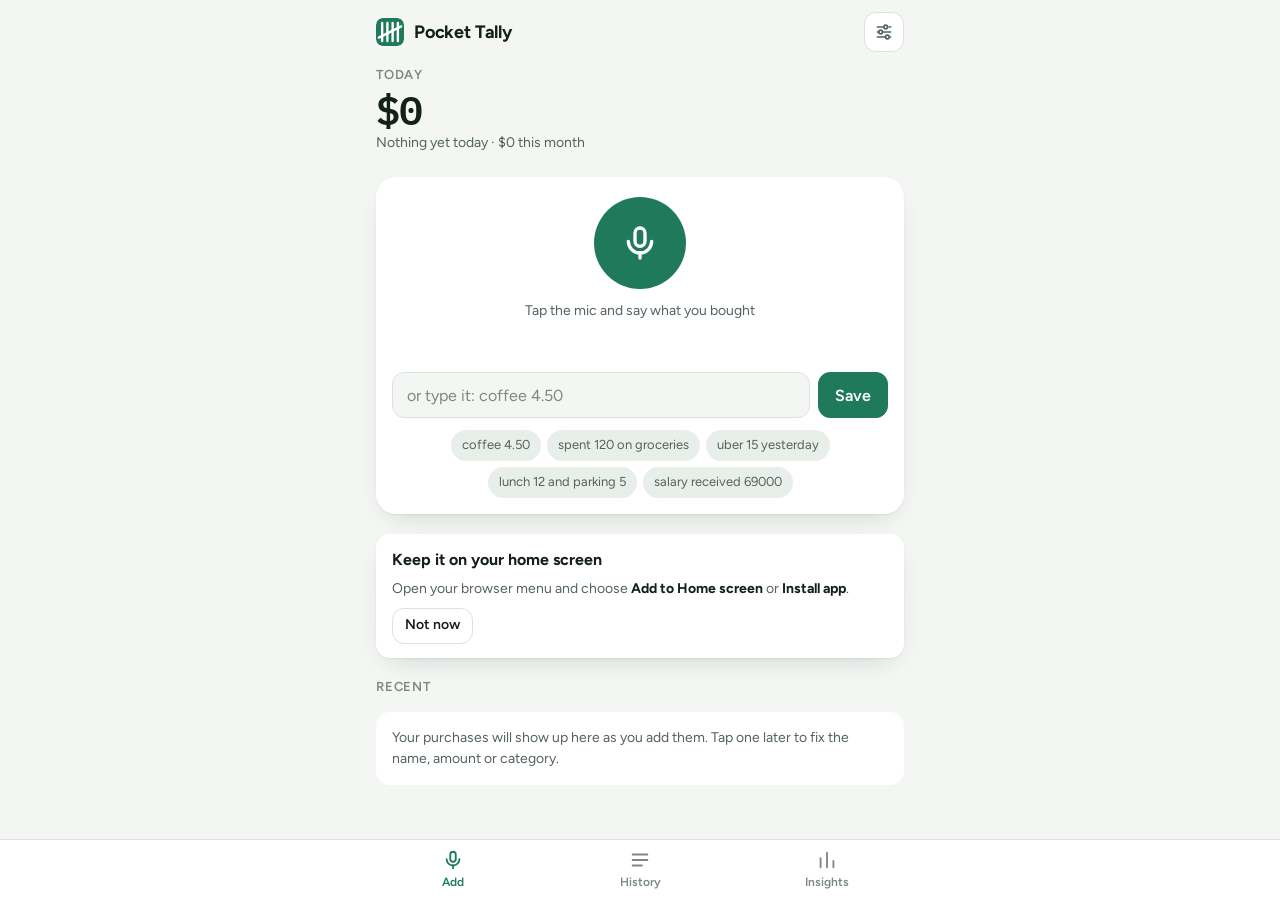
==== commit 4f086372: "Track income and a running balance; add payments, savings and family groups - "salary received 69000" ====
--- a/pocket-tally/index.html
+++ b/pocket-tally/index.html
@@ -38,12 +38,12 @@
   --toast-action: #8fe0bf;
   --cat-transport: #2a78d6;
   --cat-food: #eb6834;
-  --cat-groceries: #1baf7a;
-  --cat-fun: #eda100;
-  --cat-shopping: #e87ba4;
-  --cat-home: #008300;
+  --cat-savings: #1baf7a;
+  --cat-shopping: #eda100;
+  --cat-family: #e87ba4;
+  --cat-health: #008300;
   --cat-bills: #4a3aa7;
-  --cat-health: #e34948;
+  --cat-payments: #e34948;
   --cat-other: #898781;
   --font-ui: "Figtree", system-ui, -apple-system, "Segoe UI", Roboto, sans-serif;
   --font-num: "IBM Plex Mono", ui-monospace, SFMono-Regular, Menlo, Consolas, monospace;
@@ -55,8 +55,8 @@
     --bg: #0f1412; --surface: #1a211d; --surface-2: #242d28; --ink: #e9eeea; --ink-2: #aab5ae; --ink-3: #7d887f;
     --line: #2a342e; --accent: #5fd3a8; --accent-ink: #0f1412; --accent-soft: #1d3a2f; --danger: #f0905f; --danger-soft: #3b2419;
     --toast-bg: #e9eeea; --toast-fg: #0f1412; --toast-action: #1f7a5c;
-    --cat-transport: #3987e5; --cat-food: #d95926; --cat-groceries: #199e70; --cat-fun: #c98500; --cat-shopping: #d55181;
-    --cat-home: #008300; --cat-bills: #9085e9; --cat-health: #e66767; --cat-other: #898781;
+    --cat-transport: #3987e5; --cat-food: #d95926; --cat-savings: #199e70; --cat-shopping: #c98500; --cat-family: #d55181;
+    --cat-health: #008300; --cat-bills: #9085e9; --cat-payments: #e66767; --cat-other: #898781;
     --shadow: 0 1px 2px rgba(0, 0, 0, 0.3), 0 10px 28px -14px rgba(0, 0, 0, 0.6);
     color-scheme: dark;
   }
@@ -65,8 +65,8 @@
   --bg: #0f1412; --surface: #1a211d; --surface-2: #242d28; --ink: #e9eeea; --ink-2: #aab5ae; --ink-3: #7d887f;
   --line: #2a342e; --accent: #5fd3a8; --accent-ink: #0f1412; --accent-soft: #1d3a2f; --danger: #f0905f; --danger-soft: #3b2419;
   --toast-bg: #e9eeea; --toast-fg: #0f1412; --toast-action: #1f7a5c;
-  --cat-transport: #3987e5; --cat-food: #d95926; --cat-groceries: #199e70; --cat-fun: #c98500; --cat-shopping: #d55181;
-  --cat-home: #008300; --cat-bills: #9085e9; --cat-health: #e66767; --cat-other: #898781;
+  --cat-transport: #3987e5; --cat-food: #d95926; --cat-savings: #199e70; --cat-shopping: #c98500; --cat-family: #d55181;
+  --cat-health: #008300; --cat-bills: #9085e9; --cat-payments: #e66767; --cat-other: #898781;
   --shadow: 0 1px 2px rgba(0, 0, 0, 0.3), 0 10px 28px -14px rgba(0, 0, 0, 0.6);
   color-scheme: dark;
 }
@@ -143,14 +143,17 @@
 .chip.active { background: var(--accent-soft); color: var(--ink); border-color: var(--accent); }
 .dot { width: 10px; height: 10px; border-radius: 50%; flex: none; background: var(--cat-other); }
 .dot[data-cat="food"], .dotc-food { background: var(--cat-food); }
-.dot[data-cat="groceries"], .dotc-groceries { background: var(--cat-groceries); }
 .dot[data-cat="transport"], .dotc-transport { background: var(--cat-transport); }
 .dot[data-cat="bills"], .dotc-bills { background: var(--cat-bills); }
 .dot[data-cat="shopping"], .dotc-shopping { background: var(--cat-shopping); }
 .dot[data-cat="health"], .dotc-health { background: var(--cat-health); }
-.dot[data-cat="fun"], .dotc-fun { background: var(--cat-fun); }
-.dot[data-cat="home"], .dotc-home { background: var(--cat-home); }
+.dot[data-cat="payments"], .dotc-payments { background: var(--cat-payments); }
+.dot[data-cat="savings"], .dotc-savings { background: var(--cat-savings); }
+.dot[data-cat="family"], .dotc-family { background: var(--cat-family); }
 .dot[data-cat="other"], .dotc-other { background: var(--cat-other); }
+.dot[data-cat="income"], .dotc-income { background: var(--accent); }
+.entry-amt.income { color: var(--accent); }
+.seg.small button { padding: 6px 4px; font-size: 13px; }
 
 /* entries */
 .entries { list-style: none; margin: 0; padding: 0; }
@@ -245,9 +248,9 @@
     <!-- ADD -->
     <section id="view-add" class="view">
       <div class="hero">
-        <div class="eyebrow">Today</div>
-        <div class="hero-amount num" id="todayTotal">0</div>
-        <div class="hero-sub" id="todaySub">Nothing yet today.</div>
+        <div class="eyebrow" id="heroLabel">Today</div>
+        <div class="hero-amount num" id="heroAmount">0</div>
+        <div class="hero-sub" id="heroSub">Nothing yet today.</div>
       </div>
 
       <div class="capture">
@@ -267,6 +270,7 @@
           <button type="button">spent 120 on groceries</button>
           <button type="button">uber 15 yesterday</button>
           <button type="button">lunch 12 and parking 5</button>
+          <button type="button">salary received 69000</button>
         </div>
       </div>
 
@@ -302,6 +306,7 @@
           <div class="stat"><b id="statPerDay">0</b><span>per day</span></div>
           <div class="stat"><b id="statCount">0</b><span>purchases</span></div>
           <div class="stat"><b id="statBiggest">0</b><span id="statBiggestLabel">biggest</span></div>
+          <div class="stat" id="statReceivedWrap" hidden><b id="statReceived">0</b><span>received</span></div>
         </div>
       </div>
       <div class="card">
@@ -341,12 +346,16 @@
     <form class="panel" id="editForm">
       <div class="grip"></div>
       <div class="panel-head"><h2 id="editTitle">Edit purchase</h2><button type="button" class="btn small" id="editCancel">Close</button></div>
+      <div class="seg small" id="editKind" role="group" aria-label="Type">
+        <button type="button" data-kind="expense" class="active">Spent</button>
+        <button type="button" data-kind="income">Received</button>
+      </div>
       <div class="field"><label for="editItem">What</label><input id="editItem" type="text" required></div>
       <div class="two">
         <div class="field"><label for="editAmount">Amount</label><input id="editAmount" class="num" type="number" inputmode="decimal" step="0.01" min="0" required></div>
         <div class="field"><label for="editDate">Date</label><input id="editDate" type="date" required></div>
       </div>
-      <div class="field"><label>Category</label><div class="chips" id="editChips"></div></div>
+      <div class="field" id="editCatField"><label>Category</label><div class="chips" id="editChips"></div></div>
       <div class="field"><label for="editNote">Note</label><input id="editNote" type="text" placeholder="optional"></div>
       <div class="actions">
         <button type="button" class="btn danger" id="editDelete">Delete</button>
@@ -384,6 +393,11 @@
           <label class="btn small" for="restoreFile" style="display:inline-flex;align-items:center">Restore backup<input id="restoreFile" type="file" accept="application/json,.json" hidden></label>
         </div>
         <textarea id="exportBox" class="code" hidden readonly aria-label="Exported data"></textarea>
+        <details>
+          <summary style="cursor:pointer;font-size:14px;color:var(--ink-2)">Paste a backup instead</summary>
+          <div class="field" style="margin-top:8px"><textarea id="pasteBox" class="code" placeholder="Paste the backup text here" aria-label="Backup text"></textarea></div>
+          <div class="actions" style="margin-top:8px"><button type="button" class="btn small" id="restorePaste">Restore pasted backup</button></div>
+        </details>
       </div>
       <div class="settings-row">
         <div class="actions"><button type="button" class="btn small danger" id="clearAll">Delete everything</button></div>
@@ -526,10 +540,25 @@
   var searchQuery = "";
 
   function onEntries(list) {
-    entries = list.map(function (e) { return Object.assign({ category: "other", note: "", currency: settings.currency }, e, { amount: Number(e.amount) || 0 }); });
+    entries = list.map(function (e) {
+      var x = Object.assign({ category: "other", note: "", currency: settings.currency, kind: "expense" }, e, { amount: Number(e.amount) || 0 });
+      if (x.kind !== "income") x.kind = "expense";
+      x.category = x.kind === "income" ? "income" : (P.LEGACY_CATEGORY[x.category] || (P.CATEGORY_BY_ID[x.category] && x.category !== "income" ? x.category : "other"));
+      return x;
+    });
     entries.sort(function (a, b) { return (b.date > a.date ? 1 : b.date < a.date ? -1 : 0) || (b.ts || 0) - (a.ts || 0); });
+    adoptCurrency();
     renderAll();
   }
+  // Show amounts in the currency the entries were recorded in, until the user picks one explicitly.
+  function adoptCurrency() {
+    if (!settings.currencyAuto || !entries.length) return;
+    var counts = {}, best = null;
+    entries.forEach(function (e) { if (e.currency) { counts[e.currency] = (counts[e.currency] || 0) + 1; if (!best || counts[e.currency] > counts[best]) best = e.currency; } });
+    if (best && best !== settings.currency) { settings.currency = best; fmtCache = {}; saveSettings(); syncSettingsUI(); }
+  }
+  function isSpend(e) { return e.kind !== "income"; }
+  function balance() { return entries.reduce(function (s, e) { return s + (e.kind === "income" ? e.amount : -e.amount); }, 0); }
 
   // ---------- views ----------
   function showView(v) {
@@ -551,20 +580,29 @@
 
   // ---------- Add ----------
   function entryRow(e) {
+    var inc = e.kind === "income";
     return '<li class="entry" data-id="' + esc(e.id) + '" role="button" tabindex="0">' +
-      '<span class="dot" data-cat="' + esc(e.category) + '"></span>' +
+      '<span class="dot" data-cat="' + esc(inc ? "income" : e.category) + '"></span>' +
       '<div class="entry-main"><div class="entry-item">' + esc(e.item || "Untitled") + '</div>' +
-      '<div class="entry-meta">' + esc(catLabel(e.category)) + (e.note ? " · " + esc(e.note) : "") + (e.ts && e.date === todayStr() ? " · " + esc(timeLabel(e.ts)) : "") + "</div></div>" +
-      '<div class="entry-amt">' + esc(money(e.amount)) + "</div></li>";
+      '<div class="entry-meta">' + esc(inc ? "Received" : catLabel(e.category)) + (e.note ? " · " + esc(e.note) : "") + (e.ts && e.date === todayStr() ? " · " + esc(timeLabel(e.ts)) : "") + "</div></div>" +
+      '<div class="entry-amt' + (inc ? " income" : "") + '">' + (inc ? "+" : "") + esc(money(e.amount)) + "</div></li>";
   }
   function renderAdd() {
     var today = todayStr();
-    var todays = entries.filter(function (e) { return e.date === today; });
-    var total = todays.reduce(function (s, e) { return s + e.amount; }, 0);
-    $("#todayTotal").textContent = money(total);
+    var todays = entries.filter(function (e) { return e.date === today && isSpend(e); });
+    var total = sum(todays);
     var monthStart = today.slice(0, 7) + "-01";
-    var monthTotal = entries.filter(function (e) { return e.date >= monthStart && e.date <= today; }).reduce(function (s, e) { return s + e.amount; }, 0);
-    $("#todaySub").textContent = (todays.length ? todays.length + (todays.length === 1 ? " purchase today" : " purchases today") : "Nothing yet today") + " · " + money(monthTotal) + " this month";
+    var monthTotal = sum(entries.filter(function (e) { return isSpend(e) && e.date >= monthStart && e.date <= today; }));
+    var hasIncome = entries.some(function (e) { return e.kind === "income"; });
+    if (hasIncome) {
+      $("#heroLabel").textContent = "Balance";
+      $("#heroAmount").textContent = money(balance());
+      $("#heroSub").textContent = "Spent " + money(total) + " today · " + money(monthTotal) + " this month";
+    } else {
+      $("#heroLabel").textContent = "Today";
+      $("#heroAmount").textContent = money(total);
+      $("#heroSub").textContent = (todays.length ? todays.length + (todays.length === 1 ? " purchase today" : " purchases today") : "Nothing yet today") + " · " + money(monthTotal) + " this month";
+    }
     var recent = entries.slice(0, 6);
     $("#recentList").innerHTML = recent.map(entryRow).join("");
     $("#recentEmpty").hidden = recent.length > 0;
@@ -658,9 +696,10 @@
   }
   function saveParsed(e) {
     if (settings.currencyAuto && e.currency && e.currency !== settings.currency) { settings.currency = e.currency; fmtCache = {}; saveSettings(); syncSettingsUI(); }
-    var entry = { id: uid(), item: e.item, amount: e.amount, currency: e.currency || settings.currency, category: e.category || "other", date: todayStr(e.dayOffset || 0), ts: Date.now(), note: "", raw: e.raw || "" };
+    var kind = e.kind === "income" ? "income" : "expense";
+    var entry = { id: uid(), kind: kind, item: e.item, amount: e.amount, currency: e.currency || settings.currency, category: kind === "income" ? "income" : (e.category || "other"), date: todayStr(e.dayOffset || 0), ts: Date.now(), note: "", raw: e.raw || "" };
     return storeReady.then(function () { return store.add(entry); }).then(function () {
-      toast("Saved · " + entry.item + " · " + money(entry.amount), { label: "Undo", action: function () { store.remove(entry.id); } });
+      toast((kind === "income" ? "Received · " : "Saved · ") + entry.item + " · " + (kind === "income" ? "+" : "") + money(entry.amount), { label: "Undo", action: function () { store.remove(entry.id); } });
       showTranscript("", false);
     });
   }
@@ -669,20 +708,27 @@
   function showPending(e) {
     var box = $("#pending");
     var needAmount = e.amount == null, needItem = !e.item;
-    var cats = P.CATEGORIES.map(function (c) { return '<button type="button" class="chip' + (c.id === e.category ? " active" : "") + '" data-cat="' + c.id + '"><span class="dot" data-cat="' + c.id + '"></span>' + esc(c.label) + "</button>"; }).join("");
+    var cats = P.CATEGORIES.filter(function (c) { return c.id !== "income"; }).map(function (c) { return '<button type="button" class="chip' + (c.id === e.category ? " active" : "") + '" data-cat="' + c.id + '"><span class="dot" data-cat="' + c.id + '"></span>' + esc(c.label) + "</button>"; }).join("");
+    var kind = e.kind === "income" ? "income" : "expense";
     box.innerHTML =
       "<p>" + (needAmount && needItem ? "I couldn't make that out. Fill in what and how much." : needAmount ? "How much was <b>" + esc(e.item) + "</b>?" : "What was <b>" + esc(money(e.amount)) + "</b> for?") + "</p>" +
+      '<div class="seg small" id="pKind"><button type="button" data-kind="expense"' + (kind === "expense" ? ' class="active"' : "") + '>Spent</button><button type="button" data-kind="income"' + (kind === "income" ? ' class="active"' : "") + '>Received</button></div>' +
       '<div class="two">' +
       '<div class="field"><label for="pItem">What</label><input id="pItem" type="text" value="' + esc(e.item) + '"></div>' +
       '<div class="field"><label for="pAmount">Amount</label><input id="pAmount" class="num" type="number" inputmode="decimal" step="0.01" min="0" value="' + (e.amount != null ? e.amount : "") + '"></div>' +
       "</div>" +
-      '<div class="chips" id="pChips">' + cats + "</div>" +
+      '<div class="chips" id="pChips"' + (kind === "income" ? " hidden" : "") + '>' + cats + "</div>" +
       '<div class="actions"><button type="button" class="btn small" id="pCancel">Cancel</button><span class="spacer"></span><button type="button" class="btn small primary" id="pSave">Save</button></div>';
     box.hidden = false;
     var cat = e.category || "other", catTouched = false;
     $("#pChips").addEventListener("click", function (ev) {
       var b = ev.target.closest(".chip"); if (!b) return;
       cat = b.dataset.cat; catTouched = true; $$("#pChips .chip").forEach(function (c) { c.classList.toggle("active", c === b); });
+    });
+    $("#pKind").addEventListener("click", function (ev) {
+      var b = ev.target.closest("button[data-kind]"); if (!b) return;
+      kind = b.dataset.kind; $$("#pKind button").forEach(function (x) { x.classList.toggle("active", x === b); });
+      $("#pChips").hidden = kind === "income";
     });
     $("#pCancel").addEventListener("click", function () { box.hidden = true; box.innerHTML = ""; showTranscript("", false); });
     function save() {
@@ -691,7 +737,7 @@
       if (!(amount >= 0)) { $("#pAmount").focus(); return; }
       box.hidden = true; box.innerHTML = "";
       if (!catTouched) cat = P.categorize(item, settings.learned);
-      saveParsed({ item: item, amount: amount, currency: e.currency, category: cat, dayOffset: e.dayOffset, raw: e.raw });
+      saveParsed({ item: item, amount: amount, currency: e.currency, category: cat, kind: kind, dayOffset: e.dayOffset, raw: e.raw });
     }
     $("#pSave").addEventListener("click", save);
     box.addEventListener("keydown", function (ev) { if (ev.key === "Enter") { ev.preventDefault(); save(); } });
@@ -706,9 +752,9 @@
     $("#historyEmpty").hidden = list.length > 0;
     $("#historyEmpty").textContent = searchQuery ? "Nothing matches “" + searchQuery + "”." : "No purchases yet. Add one from the Add tab.";
     var groups = [], map = {};
-    list.forEach(function (e) { if (!map[e.date]) { map[e.date] = { date: e.date, items: [], total: 0 }; groups.push(map[e.date]); } map[e.date].items.push(e); map[e.date].total += e.amount; });
+    list.forEach(function (e) { if (!map[e.date]) { map[e.date] = { date: e.date, items: [], total: 0, received: 0 }; groups.push(map[e.date]); } map[e.date].items.push(e); if (isSpend(e)) map[e.date].total += e.amount; else map[e.date].received += e.amount; });
     $("#historyList").innerHTML = groups.map(function (g) {
-      return '<div class="day-head"><h3>' + esc(dayLabel(g.date)) + '</h3><span class="day-total">' + esc(money(g.total)) + "</span></div>" +
+      return '<div class="day-head"><h3>' + esc(dayLabel(g.date)) + '</h3><span class="day-total">' + (g.received ? "+" + esc(money(g.received)) + " · " : "") + esc(money(g.total)) + "</span></div>" +
         '<ul class="entries">' + g.items.map(entryRow).join("") + "</ul>";
     }).join("");
   }
@@ -733,7 +779,11 @@
 
   function renderInsights() {
     var r = periodRange(period);
-    var list = entries.filter(function (e) { return inRange(e, r.start, r.end); });
+    var all = entries.filter(function (e) { return inRange(e, r.start, r.end); });
+    var list = all.filter(isSpend);
+    var received = sum(all.filter(function (e) { return !isSpend(e); }));
+    $("#statReceivedWrap").hidden = !received;
+    $("#statReceived").textContent = "+" + money(received);
     var total = sum(list);
     $("#periodLabel").textContent = r.label;
     $("#periodTotal").textContent = money(total);
@@ -750,7 +800,7 @@
     // delta vs previous
     var deltaEl = $("#periodDelta");
     if (r.prevStart) {
-      var prev = sum(entries.filter(function (e) { return inRange(e, r.prevStart, r.prevEnd); }));
+      var prev = sum(entries.filter(function (e) { return isSpend(e) && inRange(e, r.prevStart, r.prevEnd); }));
       if (prev > 0 && total > 0) { var pct = Math.round((total - prev) / prev * 100); deltaEl.textContent = (pct >= 0 ? "+" : "") + pct + "% compared with " + r.prevLabel + " (" + money(prev) + ")"; }
       else if (prev > 0) deltaEl.textContent = "Nothing yet. " + money(prev) + " " + r.prevLabel + ".";
       else deltaEl.textContent = list.length ? "No spending recorded " + r.prevLabel + " to compare with." : "Nothing recorded in this period.";
@@ -837,10 +887,17 @@
   }
 
   // ---------- Edit sheet ----------
-  var editCat = "other", deleteArmed = null;
+  var editCat = "other", editKind = "expense", deleteArmed = null;
+  function setEditKind(k) {
+    editKind = k === "income" ? "income" : "expense";
+    $$("#editKind button").forEach(function (b) { b.classList.toggle("active", b.dataset.kind === editKind); });
+    $("#editCatField").hidden = editKind === "income";
+  }
+  $("#editKind").addEventListener("click", function (ev) { var b = ev.target.closest("button[data-kind]"); if (b) setEditKind(b.dataset.kind); });
   function openEdit(id) {
     var e = entries.find(function (x) { return x.id === id; }); if (!e) return;
-    editingId = id; editCat = e.category || "other";
+    editingId = id; editCat = e.kind === "income" ? "other" : (e.category || "other");
+    setEditKind(e.kind);
     $("#editItem").value = e.item || "";
     $("#editAmount").value = e.amount;
     $("#editDate").value = e.date;
@@ -850,7 +907,7 @@
     $("#editSheet").hidden = false;
   }
   function renderEditChips() {
-    $("#editChips").innerHTML = P.CATEGORIES.map(function (c) { return '<button type="button" class="chip' + (c.id === editCat ? " active" : "") + '" data-cat="' + c.id + '"><span class="dot" data-cat="' + c.id + '"></span>' + esc(c.label) + "</button>"; }).join("");
+    $("#editChips").innerHTML = P.CATEGORIES.filter(function (c) { return c.id !== "income"; }).map(function (c) { return '<button type="button" class="chip' + (c.id === editCat ? " active" : "") + '" data-cat="' + c.id + '"><span class="dot" data-cat="' + c.id + '"></span>' + esc(c.label) + "</button>"; }).join("");
   }
   $("#editChips").addEventListener("click", function (ev) { var b = ev.target.closest(".chip"); if (!b) return; editCat = b.dataset.cat; renderEditChips(); });
   function closeEdit() { $("#editSheet").hidden = true; editingId = null; }
@@ -862,11 +919,11 @@
     var item = $("#editItem").value.trim(), amount = parseFloat($("#editAmount").value), date = $("#editDate").value, note = $("#editNote").value.trim();
     if (!item || !(amount >= 0) || !date) return;
     var key = P.normalizeKey(item);
-    if (key) {
+    if (key && editKind === "expense") {
       if (P.categorize(item) !== editCat) settings.learned[key] = editCat; else delete settings.learned[key];
       saveSettings();
     }
-    store.update(id, { item: item, amount: Math.round(amount * 100) / 100, date: date, note: note, category: editCat });
+    store.update(id, { item: item, amount: Math.round(amount * 100) / 100, date: date, note: note, kind: editKind, category: editKind === "income" ? "income" : editCat });
     closeEdit();
     toast("Updated");
   });
@@ -900,7 +957,7 @@
   }
 
   function toCsv() {
-    var rows = [["date", "item", "amount", "currency", "category", "note"]].concat(entries.slice().reverse().map(function (e) { return [e.date, e.item, e.amount, e.currency || settings.currency, catLabel(e.category), e.note || ""]; }));
+    var rows = [["date", "type", "item", "amount", "currency", "category", "note"]].concat(entries.slice().reverse().map(function (e) { return [e.date, e.kind === "income" ? "received" : "spent", e.item, e.amount, e.currency || settings.currency, catLabel(e.category), e.note || ""]; }));
     return rows.map(function (r) { return r.map(function (v) { v = String(v == null ? "" : v); return /[",\n]/.test(v) ? '"' + v.replace(/"/g, '""') + '"' : v; }).join(","); }).join("\n");
   }
   function toBackup() { return JSON.stringify({ app: "pocket-tally", version: 1, exported: new Date().toISOString(), currency: settings.currency, learned: settings.learned, entries: entries }, null, 2); }
@@ -920,24 +977,36 @@
   $("#exportCsv").addEventListener("click", function () { download("pocket-tally-" + todayStr() + ".csv", toCsv(), "text/csv"); });
   $("#copyCsv").addEventListener("click", function () { copyText(toCsv()); });
   $("#exportJson").addEventListener("click", function () { download("pocket-tally-backup-" + todayStr() + ".json", toBackup(), "application/json"); });
+  function restoreFromText(text) {
+    try {
+      var data = JSON.parse(text);
+      var list = Array.isArray(data) ? data : data.entries;
+      if (!Array.isArray(list)) throw new Error("no entries");
+      var valid = list.filter(function (e) { return e && typeof e.item === "string" && isFinite(Number(e.amount)) && /^\d{4}-\d{2}-\d{2}$/.test(String(e.date)); })
+        .map(function (e) {
+          var kind = e.kind === "income" ? "income" : "expense";
+          var cat = kind === "income" ? "income" : (P.LEGACY_CATEGORY[e.category] || (P.CATEGORY_BY_ID[e.category] && e.category !== "income" ? e.category : "other"));
+          return { id: String(e.id || uid()), kind: kind, item: e.item, amount: Number(e.amount), currency: e.currency || settings.currency, category: cat, date: e.date, ts: Number(e.ts) || parseDate(e.date).getTime(), note: e.note || "", raw: e.raw || "" };
+        });
+      var merged = entries.slice(), added = 0;
+      valid.forEach(function (e) { if (!merged.some(function (x) { return x.id === e.id; })) { merged.push(e); added++; } });
+      if (data.learned && typeof data.learned === "object") { Object.assign(settings.learned, data.learned); saveSettings(); }
+      if (data.currency && settings.currencyAuto) { settings.currency = data.currency; fmtCache = {}; saveSettings(); syncSettingsUI(); }
+      store.replaceAll(merged).then(function () { toast("Restored " + added + " entr" + (added === 1 ? "y" : "ies")); });
+    } catch (e) { toast("That isn't a Pocket Tally backup."); }
+  }
   $("#restoreFile").addEventListener("change", function () {
     var file = this.files && this.files[0]; if (!file) return;
     var reader = new FileReader();
-    reader.onload = function () {
-      try {
-        var data = JSON.parse(reader.result);
-        var list = Array.isArray(data) ? data : data.entries;
-        if (!Array.isArray(list)) throw new Error("no entries");
-        var valid = list.filter(function (e) { return e && typeof e.item === "string" && isFinite(Number(e.amount)) && /^\d{4}-\d{2}-\d{2}$/.test(String(e.date)); })
-          .map(function (e) { return { id: String(e.id || uid()), item: e.item, amount: Number(e.amount), currency: e.currency || settings.currency, category: P.CATEGORY_BY_ID[e.category] ? e.category : "other", date: e.date, ts: Number(e.ts) || parseDate(e.date).getTime(), note: e.note || "", raw: e.raw || "" }; });
-        var merged = entries.slice(), added = 0;
-        valid.forEach(function (e) { if (!merged.some(function (x) { return x.id === e.id; })) { merged.push(e); added++; } });
-        if (data.learned && typeof data.learned === "object") { Object.assign(settings.learned, data.learned); saveSettings(); }
-        store.replaceAll(merged).then(function () { toast("Restored " + added + " purchase" + (added === 1 ? "" : "s")); });
-      } catch (e) { toast("That file isn't a Pocket Tally backup."); }
-    };
+    reader.onload = function () { restoreFromText(reader.result); };
     reader.readAsText(file);
     this.value = "";
+  });
+  $("#restorePaste").addEventListener("click", function () {
+    var text = $("#pasteBox").value.trim();
+    if (!text) { $("#pasteBox").focus(); return; }
+    restoreFromText(text);
+    $("#pasteBox").value = "";
   });
   var clearArmed = false;
   $("#clearAll").addEventListener("click", function () {
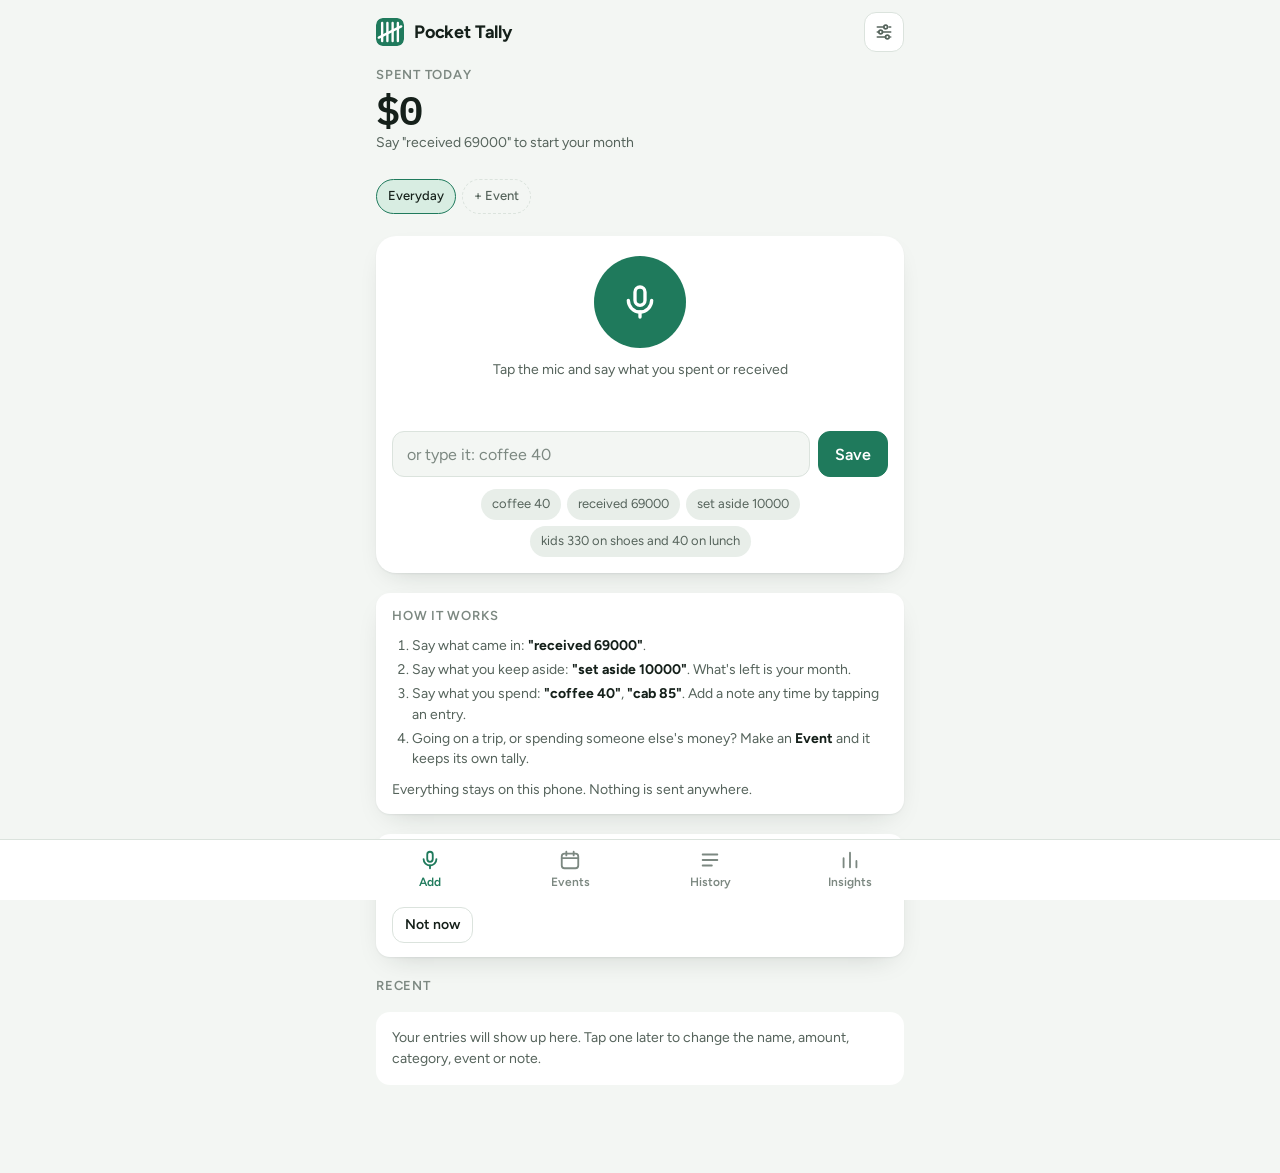
==== commit d4291af7: "Rebuild Pocket Tally around a month plan and events The app now follows the stated philosophy: it ta" ====
--- a/pocket-tally/index.html
+++ b/pocket-tally/index.html
@@ -9,7 +9,7 @@
 <meta name="mobile-web-app-capable" content="yes">
 <meta name="apple-mobile-web-app-status-bar-style" content="default">
 <meta name="apple-mobile-web-app-title" content="Tally">
-<meta name="description" content="Say what you bought. Pocket Tally saves the item and the amount and shows where your money goes.">
+<meta name="description" content="Say what you received and what you spent. Pocket Tally keeps the two columns, your month and your events, all on your own phone.">
 <link rel="manifest" href="manifest.webmanifest">
 <link rel="icon" href="icons/icon.svg" type="image/svg+xml">
 <link rel="apple-touch-icon" href="icons/apple-touch-icon.png">
@@ -94,13 +94,23 @@
 /* hero */
 .hero { display: grid; gap: 2px; padding-block: 6px 4px; }
 .eyebrow { font-size: 13px; font-weight: 600; letter-spacing: 0.06em; text-transform: uppercase; color: var(--ink-3); }
-.hero-amount { font-family: var(--font-num); font-weight: 600; font-size: 40px; line-height: 1.1; letter-spacing: -0.02em; }
+.hero-amount { font-family: var(--font-num); font-weight: 600; font-size: 40px; line-height: 1.1; letter-spacing: -0.02em; overflow-wrap: anywhere; }
+.hero-amount.neg { color: var(--danger); }
 .hero-sub { color: var(--ink-2); font-size: 14px; }
 .hero-row { display: flex; flex-wrap: wrap; gap: 16px 24px; margin-top: 10px; }
 .stat { display: grid; gap: 2px; }
 .stat b { font-family: var(--font-num); font-weight: 600; font-size: 18px; }
 .stat span { font-size: 12px; color: var(--ink-3); }
 .delta { font-size: 13px; color: var(--ink-2); }
+.bar { height: 6px; background: var(--surface-2); border-radius: 3px; overflow: hidden; margin-top: 8px; }
+.bar i { display: block; height: 100%; background: var(--accent); border-radius: 3px; }
+.bar i.over { background: var(--danger); }
+
+/* context chips */
+.ctx { display: flex; gap: 6px; overflow-x: auto; padding-block: 2px; scrollbar-width: none; }
+.ctx::-webkit-scrollbar { display: none; }
+.ctx .chip { flex: none; }
+.ctx .chip.add { border: 1px dashed var(--line); background: transparent; }
 
 /* capture */
 .capture { background: var(--surface); border-radius: 20px; padding: 20px 16px 16px; box-shadow: var(--shadow); display: grid; gap: 12px; justify-items: center; }
@@ -134,7 +144,7 @@
 .field textarea { height: auto; padding: 10px 12px; resize: vertical; }
 .field input.num { font-size: 18px; }
 .two { display: grid; grid-template-columns: 1fr 1fr; gap: 10px; }
-.actions { display: flex; gap: 8px; flex-wrap: wrap; }
+.actions { display: flex; gap: 8px; flex-wrap: wrap; align-items: center; }
 .actions .spacer { flex: 1; }
 
 /* chips */
@@ -152,7 +162,7 @@
 .dot[data-cat="family"], .dotc-family { background: var(--cat-family); }
 .dot[data-cat="other"], .dotc-other { background: var(--cat-other); }
 .dot[data-cat="income"], .dotc-income { background: var(--accent); }
-.entry-amt.income { color: var(--accent); }
+.dot[data-cat="aside"] { background: var(--ink-3); }
 .seg.small button { padding: 6px 4px; font-size: 13px; }
 
 /* entries */
@@ -162,13 +172,18 @@
 .entry-main { flex: 1; min-width: 0; display: grid; gap: 1px; }
 .entry-item { font-weight: 600; overflow-wrap: anywhere; }
 .entry-meta { font-size: 13px; color: var(--ink-3); }
+.entry-meta .tag { color: var(--accent); font-weight: 500; }
 .entry-amt { font-family: var(--font-num); font-variant-numeric: tabular-nums; font-weight: 600; white-space: nowrap; }
+.entry-amt.income { color: var(--accent); }
+.entry-amt.aside { color: var(--ink-3); }
 .section { display: grid; gap: 8px; }
 .day-head { display: flex; justify-content: space-between; align-items: baseline; padding-block: 14px 4px; }
 .day-head h3 { font-size: 14px; font-weight: 600; color: var(--ink-2); }
 .day-total { font-family: var(--font-num); font-variant-numeric: tabular-nums; font-size: 14px; color: var(--ink-2); }
 .empty { color: var(--ink-2); font-size: 14px; background: var(--surface); border-radius: var(--radius); padding: 16px; }
 .empty b { color: var(--ink); }
+.steps { margin: 0; padding-left: 20px; display: grid; gap: 4px; font-size: 14px; color: var(--ink-2); }
+.steps b { color: var(--ink); }
 
 /* search */
 .search { width: 100%; height: 44px; padding: 0 14px; border-radius: 12px; border: 1px solid var(--line); background: var(--surface); color: var(--ink); }
@@ -178,7 +193,7 @@
 .seg button { flex: 1; border: 0; background: transparent; padding: 8px 4px; border-radius: 10px; color: var(--ink-2); font-weight: 500; font-size: 14px; }
 .seg button.active { background: var(--surface); color: var(--ink); box-shadow: var(--shadow); }
 
-/* category rows */
+/* cards */
 .card { background: var(--surface); border-radius: var(--radius); padding: 14px 16px; box-shadow: var(--shadow); display: grid; gap: 10px; }
 .catrow { display: grid; grid-template-columns: 10px 1fr auto; gap: 6px 10px; align-items: center; padding-block: 6px; }
 .catrow .label { font-weight: 500; min-width: 0; overflow: hidden; text-overflow: ellipsis; white-space: nowrap; }
@@ -186,11 +201,34 @@
 .catrow .pct { color: var(--ink-3); font-size: 12px; font-family: var(--font-ui); margin-left: 6px; }
 .catbar { grid-column: 2 / 4; height: 8px; background: var(--surface-2); border-radius: 4px; overflow: hidden; }
 .catbar i { display: block; height: 100%; border-radius: 0 4px 4px 0; }
+.plan { display: grid; grid-template-columns: 1fr auto; gap: 6px 12px; font-size: 15px; align-items: baseline; }
+.plan .k { color: var(--ink-2); }
+.plan .v { font-family: var(--font-num); font-variant-numeric: tabular-nums; font-weight: 600; text-align: right; }
+.plan .total { border-top: 1px solid var(--line); padding-top: 8px; margin-top: 2px; font-weight: 700; }
+
+/* events */
+.event-card { background: var(--surface); border-radius: var(--radius); padding: 14px 16px; box-shadow: var(--shadow); display: grid; gap: 6px; cursor: pointer; }
+.event-card h3 { font-size: 17px; }
+.event-head { display: flex; justify-content: space-between; align-items: center; gap: 10px; }
+.badge { display: inline-block; font-size: 11px; font-weight: 600; letter-spacing: 0.04em; text-transform: uppercase; padding: 3px 8px; border-radius: 999px; background: var(--surface-2); color: var(--ink-2); white-space: nowrap; }
+.badge.sep { background: var(--accent-soft); color: var(--ink); }
+.badge.closed { background: var(--surface-2); color: var(--ink-3); }
+.event-nums { display: flex; justify-content: space-between; align-items: baseline; gap: 8px; font-size: 14px; color: var(--ink-2); }
+.event-nums b { font-family: var(--font-num); font-weight: 600; color: var(--ink); }
+.switch { display: flex; align-items: center; justify-content: space-between; gap: 12px; padding: 6px 0; }
+.switch span { font-size: 14px; }
+.switch small { display: block; color: var(--ink-3); font-size: 12px; }
+.switch input { flex: none; width: 44px; height: 26px; margin: 0; appearance: none; -webkit-appearance: none; background: var(--surface-2); border-radius: 13px; position: relative; cursor: pointer; border: 1px solid var(--line); }
+.switch input::after { content: ""; position: absolute; top: 2px; left: 2px; width: 20px; height: 20px; border-radius: 50%; background: var(--surface); box-shadow: 0 1px 2px rgba(0, 0, 0, 0.25); transition: left 0.15s; }
+.switch input:checked { background: var(--accent); border-color: var(--accent); }
+.switch input:checked::after { left: 22px; }
+.back { border: 0; background: transparent; color: var(--accent); font-weight: 600; padding: 4px 0; display: inline-flex; align-items: center; gap: 4px; }
+.note-text { font-size: 14px; color: var(--ink-2); white-space: pre-wrap; margin: 6px 0 0; }
 
 /* day chart */
 .daychart { width: 100%; height: auto; display: block; overflow: visible; }
-.daychart .bar { fill: var(--accent); }
-.daychart .bar.today { fill: var(--accent); stroke: var(--ink); stroke-width: 1.5; }
+.daychart .bar-d { fill: var(--accent); }
+.daychart .bar-d.today { stroke: var(--ink); stroke-width: 1.5; }
 .daychart .hit { fill: transparent; }
 .daychart .grid { stroke: var(--line); stroke-width: 1; }
 .daychart .axis { stroke: var(--ink-3); stroke-width: 1; }
@@ -216,11 +254,12 @@
 .panel { width: 100%; max-width: 560px; max-height: 92dvh; overflow: auto; background: var(--surface); border-radius: 20px 20px 0 0; padding: 14px 16px calc(20px + env(safe-area-inset-bottom, 0px)); display: grid; gap: 14px; }
 .panel-head { display: flex; align-items: center; justify-content: space-between; }
 .panel-head h2 { font-size: 17px; font-weight: 700; letter-spacing: 0; text-transform: none; color: var(--ink); }
+.panel p { margin: 0; }
 .grip { width: 36px; height: 4px; border-radius: 2px; background: var(--line); margin: 0 auto; }
 .settings-row { display: grid; gap: 6px; padding-block: 6px; border-bottom: 1px solid var(--line); }
 .settings-row:last-child { border-bottom: 0; }
 .settings-row p { margin: 0; font-size: 13px; color: var(--ink-2); }
-.settings-row .actions { margin-top: 4px; }
+.settings-row h3 { font-size: 14px; }
 .code { width: 100%; min-height: 120px; font-family: var(--font-num); font-size: 12px; padding: 10px; border-radius: 10px; border: 1px solid var(--line); background: var(--bg); color: var(--ink); }
 .install { background: var(--surface); border-radius: var(--radius); padding: 14px 16px; box-shadow: var(--shadow); display: grid; gap: 8px; }
 .install p { margin: 0; font-size: 14px; color: var(--ink-2); }
@@ -248,30 +287,43 @@
     <!-- ADD -->
     <section id="view-add" class="view">
       <div class="hero">
-        <div class="eyebrow" id="heroLabel">Today</div>
+        <div class="eyebrow" id="heroLabel">Spent today</div>
         <div class="hero-amount num" id="heroAmount">0</div>
-        <div class="hero-sub" id="heroSub">Nothing yet today.</div>
-      </div>
+        <div class="hero-sub" id="heroSub"></div>
+        <div class="bar" id="heroBar" hidden><i></i></div>
+      </div>
+
+      <div class="ctx" id="ctxChips" aria-label="Where new entries go"></div>
 
       <div class="capture">
         <button id="micBtn" class="mic" aria-label="Tap to speak">
           <svg viewBox="0 0 24 24" fill="none" stroke="currentColor" stroke-width="2" stroke-linecap="round" stroke-linejoin="round" aria-hidden="true"><rect x="9" y="3" width="6" height="11" rx="3"/><path d="M5 11a7 7 0 0 0 14 0"/><path d="M12 18v3"/></svg>
         </button>
-        <div id="micStatus" class="mic-status">Tap the mic and say what you bought</div>
+        <div id="micStatus" class="mic-status">Tap the mic and say what you spent or received</div>
         <div id="transcript" class="transcript" aria-live="polite"></div>
         <div id="pending" class="pending" hidden></div>
         <form id="typeForm" class="typeform" autocomplete="off">
-          <input id="typeInput" type="text" enterkeyhint="done" placeholder="or type it: coffee 4.50" aria-label="Type what you bought and how much">
+          <input id="typeInput" type="text" enterkeyhint="done" placeholder="or type it: coffee 40" aria-label="Type what you spent or received">
           <button type="submit" class="btn primary">Save</button>
         </form>
         <div id="keyboardHint" class="hint" hidden></div>
         <div class="examples" id="examples" aria-label="Examples you can say">
-          <button type="button">coffee 4.50</button>
-          <button type="button">spent 120 on groceries</button>
-          <button type="button">uber 15 yesterday</button>
-          <button type="button">lunch 12 and parking 5</button>
-          <button type="button">salary received 69000</button>
+          <button type="button">coffee 40</button>
+          <button type="button">received 69000</button>
+          <button type="button">set aside 10000</button>
+          <button type="button">kids 330 on shoes and 40 on lunch</button>
         </div>
+      </div>
+
+      <div id="startCard" class="card" hidden>
+        <h2>How it works</h2>
+        <ol class="steps">
+          <li>Say what came in: <b>"received 69000"</b>.</li>
+          <li>Say what you keep aside: <b>"set aside 10000"</b>. What's left is your month.</li>
+          <li>Say what you spend: <b>"coffee 40"</b>, <b>"cab 85"</b>. Add a note any time by tapping an entry.</li>
+          <li>Going on a trip, or spending someone else's money? Make an <b>Event</b> and it keeps its own tally.</li>
+        </ol>
+        <p class="hero-sub" style="margin:0">Everything stays on this phone. Nothing is sent anywhere.</p>
       </div>
 
       <div id="installCard" class="install" hidden></div>
@@ -279,15 +331,25 @@
       <section class="section">
         <h2>Recent</h2>
         <ul id="recentList" class="entries"></ul>
-        <div id="recentEmpty" class="empty" hidden>Your purchases will show up here as you add them. Tap one later to fix the name, amount or category.</div>
+        <div id="recentEmpty" class="empty" hidden>Your entries will show up here. Tap one later to change the name, amount, category, event or note.</div>
       </section>
     </section>
 
+    <!-- EVENTS -->
+    <section id="view-events" class="view" hidden>
+      <div id="eventsList" class="view">
+        <div class="actions"><h2 style="flex:1">Events</h2><button type="button" class="btn small primary" id="newEventBtn">New event</button></div>
+        <div id="eventCards" class="view"></div>
+        <div id="eventsEmpty" class="empty">An event is a pot of spending with its own tally: a trip, a wedding, a client project. Give it a budget or not, and choose whether it comes out of your month or stays completely separate.</div>
+      </div>
+      <div id="eventDetail" class="view" hidden></div>
+    </section>
+
     <!-- HISTORY -->
     <section id="view-history" class="view" hidden>
-      <input id="searchInput" class="search" type="search" placeholder="Search purchases" aria-label="Search purchases">
+      <input id="searchInput" class="search" type="search" placeholder="Search entries" aria-label="Search entries">
       <div id="historyList"></div>
-      <div id="historyEmpty" class="empty" hidden>No purchases yet.</div>
+      <div id="historyEmpty" class="empty" hidden>No entries yet.</div>
     </section>
 
     <!-- INSIGHTS -->
@@ -304,11 +366,16 @@
         <div class="delta" id="periodDelta"></div>
         <div class="hero-row">
           <div class="stat"><b id="statPerDay">0</b><span>per day</span></div>
-          <div class="stat"><b id="statCount">0</b><span>purchases</span></div>
+          <div class="stat"><b id="statCount">0</b><span>entries</span></div>
           <div class="stat"><b id="statBiggest">0</b><span id="statBiggestLabel">biggest</span></div>
           <div class="stat" id="statReceivedWrap" hidden><b id="statReceived">0</b><span>received</span></div>
         </div>
       </div>
+      <div class="card" id="planCard" hidden>
+        <h2>This month's plan</h2>
+        <div class="plan" id="planRows"></div>
+        <div class="actions"><button type="button" class="btn small" id="asideBtn">Change set aside</button></div>
+      </div>
       <div class="card">
         <h2>Where it went</h2>
         <div id="catChart"></div>
@@ -321,6 +388,7 @@
         <h2>Most often</h2>
         <ol class="toplist" id="topItems"></ol>
       </div>
+      <p class="hero-sub" id="insightsNote" hidden>Events kept separate from your month are not included here.</p>
     </section>
   </main>
 
@@ -329,6 +397,10 @@
       <button class="tab active" data-view="add" type="button">
         <svg viewBox="0 0 24 24" fill="none" stroke="currentColor" stroke-width="2" stroke-linecap="round" stroke-linejoin="round" aria-hidden="true"><rect x="9" y="3" width="6" height="11" rx="3"/><path d="M5 11a7 7 0 0 0 14 0"/><path d="M12 18v3"/></svg>
         Add
+      </button>
+      <button class="tab" data-view="events" type="button">
+        <svg viewBox="0 0 24 24" fill="none" stroke="currentColor" stroke-width="2" stroke-linecap="round" stroke-linejoin="round" aria-hidden="true"><rect x="3" y="5" width="18" height="16" rx="3"/><path d="M3 10h18M8 3v4M16 3v4"/></svg>
+        Events
       </button>
       <button class="tab" data-view="history" type="button">
         <svg viewBox="0 0 24 24" fill="none" stroke="currentColor" stroke-width="2" stroke-linecap="round" aria-hidden="true"><path d="M4 6h16M4 12h16M4 18h10"/></svg>
@@ -341,14 +413,15 @@
     </div>
   </nav>
 
-  <!-- EDIT SHEET -->
+  <!-- EDIT ENTRY SHEET -->
   <div id="editSheet" class="sheet" hidden>
     <form class="panel" id="editForm">
       <div class="grip"></div>
-      <div class="panel-head"><h2 id="editTitle">Edit purchase</h2><button type="button" class="btn small" id="editCancel">Close</button></div>
+      <div class="panel-head"><h2 id="editTitle">Edit entry</h2><button type="button" class="btn small" id="editCancel">Close</button></div>
       <div class="seg small" id="editKind" role="group" aria-label="Type">
         <button type="button" data-kind="expense" class="active">Spent</button>
         <button type="button" data-kind="income">Received</button>
+        <button type="button" data-kind="aside">Set aside</button>
       </div>
       <div class="field"><label for="editItem">What</label><input id="editItem" type="text" required></div>
       <div class="two">
@@ -356,12 +429,40 @@
         <div class="field"><label for="editDate">Date</label><input id="editDate" type="date" required></div>
       </div>
       <div class="field" id="editCatField"><label>Category</label><div class="chips" id="editChips"></div></div>
-      <div class="field"><label for="editNote">Note</label><input id="editNote" type="text" placeholder="optional"></div>
+      <div class="field" id="editEventField"><label for="editEvent">Event</label><select id="editEvent"></select></div>
+      <div class="field"><label for="editNote">Note</label><textarea id="editNote" rows="2" placeholder="anything you want to remember"></textarea></div>
       <div class="actions">
         <button type="button" class="btn danger" id="editDelete">Delete</button>
         <span class="spacer"></span>
         <button type="submit" class="btn primary">Save changes</button>
       </div>
+    </form>
+  </div>
+
+  <!-- EVENT SHEET -->
+  <div id="eventSheet" class="sheet" hidden>
+    <form class="panel" id="eventForm">
+      <div class="grip"></div>
+      <div class="panel-head"><h2 id="eventFormTitle">New event</h2><button type="button" class="btn small" id="eventCancel">Close</button></div>
+      <div class="field"><label for="evName">Name</label><input id="evName" type="text" placeholder="Goa trip, Client project, Diwali" required></div>
+      <div class="field"><label for="evBudget">Budget (optional)</label><input id="evBudget" class="num" type="number" inputmode="decimal" step="0.01" min="0" placeholder="leave empty to just keep track"></div>
+      <label class="switch">
+        <span>Keep it separate from my month<small>On: its own money, like a client's budget. Off: it comes out of this month's money.</small></span>
+        <input id="evSeparate" type="checkbox">
+      </label>
+      <div class="field"><label for="evNote">Note</label><textarea id="evNote" rows="2" placeholder="optional"></textarea></div>
+      <div class="actions"><span class="spacer"></span><button type="submit" class="btn primary" id="eventSave">Create event</button></div>
+    </form>
+  </div>
+
+  <!-- SET ASIDE SHEET -->
+  <div id="asideSheet" class="sheet" hidden>
+    <form class="panel" id="asideForm">
+      <div class="grip"></div>
+      <div class="panel-head"><h2>Set aside this month</h2><button type="button" class="btn small" id="asideCancel">Close</button></div>
+      <p class="hero-sub">Money you keep for savings, bills you pay later, or anything you don't want counted as spendable. Your month's budget is what you received minus this.</p>
+      <div class="field"><label for="asideAmount">Amount</label><input id="asideAmount" class="num" type="number" inputmode="decimal" step="0.01" min="0" required></div>
+      <div class="actions"><span class="spacer"></span><button type="submit" class="btn primary">Save</button></div>
     </form>
   </div>
 
@@ -372,19 +473,19 @@
       <div class="panel-head"><h2>Settings</h2><button type="button" class="btn small" id="settingsClose">Close</button></div>
       <div class="settings-row">
         <div class="field"><label for="currencySel">Currency</label><select id="currencySel"></select></div>
-        <p>Amounts are shown in this currency. Saying "rupees" or "dollars" sets it the first time.</p>
+        <p>Amounts are shown in this currency. Saying "rupees" or "dollars" the first time sets it.</p>
       </div>
       <div class="settings-row">
         <div class="field"><label for="langSel">Voice language</label><select id="langSel"></select></div>
         <p>Pick the accent you speak with. Item names can be in any language; amounts and category hints work best in English.</p>
       </div>
       <div class="settings-row" id="installRow">
-        <h3 style="font-size:14px">Home screen</h3>
+        <h3>Home screen</h3>
         <p id="installText"></p>
         <div class="actions"><button type="button" class="btn small primary" id="installBtn" hidden>Add to home screen</button></div>
       </div>
       <div class="settings-row">
-        <h3 style="font-size:14px">Your data</h3>
+        <h3>Your data</h3>
         <p id="dataText"></p>
         <div class="actions">
           <button type="button" class="btn small" id="exportCsv">Download CSV</button>
@@ -400,6 +501,10 @@
         </details>
       </div>
       <div class="settings-row">
+        <h3>What this app does with your data</h3>
+        <p>Only what you tell it. No bank access, no account, no server. Entries live on this device; a backup is a file you keep wherever you like.</p>
+      </div>
+      <div class="settings-row">
         <div class="actions"><button type="button" class="btn small danger" id="clearAll">Delete everything</button></div>
       </div>
     </div>
@@ -450,13 +555,14 @@
     try {
       if (!fmtCache[key]) fmtCache[key] = new Intl.NumberFormat(locale(), { style: "currency", currency: settings.currency, minimumFractionDigits: whole ? 0 : 2, maximumFractionDigits: whole ? 0 : 2 });
       return fmtCache[key].format(n);
-    } catch (e) { return (SYMBOL[settings.currency] || settings.currency + " ") + (whole ? String(Math.round(n)) : n.toFixed(2)); }
+    } catch (e) { return (n < 0 ? "-" : "") + (SYMBOL[settings.currency] || settings.currency + " ") + (whole ? String(Math.abs(Math.round(n))) : Math.abs(n).toFixed(2)); }
   }
   function pad(n) { return (n < 10 ? "0" : "") + n; }
   function dateStr(d) { return d.getFullYear() + "-" + pad(d.getMonth() + 1) + "-" + pad(d.getDate()); }
   function addDays(d, n) { var x = new Date(d.getFullYear(), d.getMonth(), d.getDate()); x.setDate(x.getDate() + n); return x; }
   function todayStr(offset) { return dateStr(addDays(new Date(), offset || 0)); }
   function parseDate(s) { var p = String(s).split("-").map(Number); return new Date(p[0], p[1] - 1, p[2] || 1); }
+  function monthOf(s) { return String(s).slice(0, 7); }
   function dayLabel(s) {
     if (s === todayStr()) return "Today";
     if (s === todayStr(-1)) return "Yesterday";
@@ -467,57 +573,60 @@
   function esc(s) { return String(s == null ? "" : s).replace(/[&<>"']/g, function (c) { return { "&": "&amp;", "<": "&lt;", ">": "&gt;", '"': "&quot;", "'": "&#39;" }[c]; }); }
   function uid() { return Date.now().toString(36) + Math.random().toString(36).slice(2, 8); }
   function catLabel(id) { return (P.CATEGORY_BY_ID[id] || P.CATEGORY_BY_ID.other).label; }
-
-  // ---------- stores ----------
+  function sum(list) { return list.reduce(function (t, e) { return t + e.amount; }, 0); }
+
+  // ---------- stores (two collections: entries, events) ----------
   function makeLocalStore() {
-    var KEY = "pockettally.entries.v1";
-    var entries = [], listeners = [];
-    function read() { try { var v = JSON.parse(localStorage.getItem(KEY) || "[]"); return Array.isArray(v) ? v : []; } catch (e) { return []; } }
-    function persist() { try { localStorage.setItem(KEY, JSON.stringify(entries)); } catch (e) { toast("Could not save: this browser is blocking storage."); } }
-    function emit() { listeners.forEach(function (fn) { fn(entries.slice()); }); }
-    window.addEventListener("storage", function (e) { if (e.key === KEY) { entries = read(); emit(); } });
+    var KEYS = { entries: "pockettally.entries.v1", events: "pockettally.events.v1" };
+    var data = { entries: [], events: [] }, listeners = {};
+    function read(c) { try { var v = JSON.parse(localStorage.getItem(KEYS[c]) || "[]"); return Array.isArray(v) ? v : []; } catch (e) { return []; } }
+    function persist(c) { try { localStorage.setItem(KEYS[c], JSON.stringify(data[c])); } catch (e) { toast("Could not save: this browser is blocking storage."); } }
+    function emit(c) { (listeners[c] || []).forEach(function (fn) { fn(data[c].slice()); }); }
+    window.addEventListener("storage", function (e) { Object.keys(KEYS).forEach(function (c) { if (e.key === KEYS[c]) { data[c] = read(c); emit(c); } }); });
     return {
       kind: "local",
-      init: function (fn) { listeners.push(fn); entries = read(); emit(); },
-      add: function (e) { entries.push(e); persist(); emit(); return Promise.resolve(); },
-      update: function (id, patch) { var i = entries.findIndex(function (x) { return x.id === id; }); if (i >= 0) { entries[i] = Object.assign({}, entries[i], patch); persist(); emit(); } return Promise.resolve(); },
-      remove: function (id) { entries = entries.filter(function (x) { return x.id !== id; }); persist(); emit(); return Promise.resolve(); },
-      replaceAll: function (list) { entries = list.slice(); persist(); emit(); return Promise.resolve(); }
+      init: function (handlers) { Object.keys(handlers).forEach(function (c) { listeners[c] = [handlers[c]]; data[c] = read(c); emit(c); }); },
+      add: function (c, doc) { data[c].push(doc); persist(c); emit(c); return Promise.resolve(); },
+      update: function (c, id, patch) { var i = data[c].findIndex(function (x) { return x.id === id; }); if (i >= 0) { data[c][i] = Object.assign({}, data[c][i], patch); persist(c); emit(c); } return Promise.resolve(); },
+      remove: function (c, id) { data[c] = data[c].filter(function (x) { return x.id !== id; }); persist(c); emit(c); return Promise.resolve(); },
+      replaceAll: function (c, list) { data[c] = list.slice(); persist(c); emit(c); return Promise.resolve(); }
     };
   }
   function makeDbStore(db) {
-    var col = db.collection("expenses");
-    var entries = [], listeners = [];
-    function emit() { listeners.forEach(function (fn) { fn(entries.slice()); }); }
+    var cols = { entries: db.collection("entries"), events: db.collection("events") };
+    var data = { entries: [], events: [] }, listeners = {};
+    function emit(c) { (listeners[c] || []).forEach(function (fn) { fn(data[c].slice()); }); }
     function clean(e) { var o = {}; Object.keys(e).forEach(function (k) { if (e[k] !== undefined) o[k] = e[k]; }); return o; }
     return {
       kind: "db",
-      init: function (fn) {
-        listeners.push(fn);
-        col.onSnapshot(function (snap) {
-          entries = snap.docs.filter(function (d) { return d.exists; }).map(function (d) { return Object.assign({ id: d.id }, d.data()); });
-          emit();
-        }, function (err) { toast("Sync stopped (" + (err && err.code) + "). Reload to reconnect."); });
+      init: function (handlers) {
+        Object.keys(handlers).forEach(function (c) {
+          listeners[c] = [handlers[c]];
+          cols[c].onSnapshot(function (snap) {
+            data[c] = snap.docs.filter(function (d) { return d.exists; }).map(function (d) { return Object.assign({ id: d.id }, d.data()); });
+            emit(c);
+          }, function (err) { toast("Sync stopped (" + (err && err.code) + "). Reload to reconnect."); });
+        });
       },
-      add: function (e) { entries.push(e); emit(); return col.doc(e.id).set(clean(e)).catch(dbFail); },
-      update: function (id, patch) {
-        var i = entries.findIndex(function (x) { return x.id === id; });
-        if (i >= 0) { entries[i] = Object.assign({}, entries[i], patch); emit(); }
-        return col.doc(id).update(clean(patch)).catch(dbFail);
+      add: function (c, doc) { data[c].push(doc); emit(c); return cols[c].doc(doc.id).set(clean(doc)).catch(dbFail); },
+      update: function (c, id, patch) {
+        var i = data[c].findIndex(function (x) { return x.id === id; });
+        if (i >= 0) { data[c][i] = Object.assign({}, data[c][i], patch); emit(c); }
+        return cols[c].doc(id).update(clean(patch)).catch(dbFail);
       },
-      remove: function (id) { entries = entries.filter(function (x) { return x.id !== id; }); emit(); return col.doc(id).delete().catch(dbFail); },
-      replaceAll: function (list) {
-        var old = entries.slice(); entries = list.slice(); emit();
+      remove: function (c, id) { data[c] = data[c].filter(function (x) { return x.id !== id; }); emit(c); return cols[c].doc(id).delete().catch(dbFail); },
+      replaceAll: function (c, list) {
+        var old = data[c].slice(); data[c] = list.slice(); emit(c);
         var chain = Promise.resolve();
-        old.forEach(function (e) { if (!list.some(function (x) { return x.id === e.id; })) chain = chain.then(function () { return col.doc(e.id).delete(); }); });
-        list.forEach(function (e) { chain = chain.then(function () { return col.doc(e.id).set(clean(e)); }); });
+        old.forEach(function (e) { if (!list.some(function (x) { return x.id === e.id; })) chain = chain.then(function () { return cols[c].doc(e.id).delete(); }); });
+        list.forEach(function (e) { chain = chain.then(function () { return cols[c].doc(e.id).set(clean(e)); }); });
         return chain.catch(dbFail);
       }
     };
   }
   function dbFail(err) {
     var code = err && err.code;
-    if (code === "quota_exceeded") toast("Storage is full. Delete old purchases to add more.");
+    if (code === "quota_exceeded") toast("Storage is full. Delete old entries to add more.");
     else if (code === "invalid_argument") toast("You can view this tally but not change it.");
     else toast("Could not sync that change. Check your connection.");
   }
@@ -528,26 +637,40 @@
       return window.claude.use("db").then(function (db) { return db ? makeDbStore(db) : makeLocalStore(); }, function () { return makeLocalStore(); });
     }
     return Promise.resolve(makeLocalStore());
-  })().then(function (s) { store = s; s.init(onEntries); updateDataText(); return s; });
+  })().then(function (s) { store = s; s.init({ entries: onEntries, events: onEvents }); updateDataText(); return s; });
 
   // ---------- state ----------
-  var entries = [];
+  var entries = [], events = [], eventsById = {};
   var view = "add";
   var period = "month";
-  var editingId = null;
+  var ctx = null; // event id new entries go to, or null for Everyday
+  try { ctx = localStorage.getItem("pockettally.ctx") || null; } catch (e) {}
+  var eventsMode = "list", detailId = null;
+  var editingId = null, editingEventId = null;
   var deferredInstall = null;
   var toastTimer = null, toastUndo = null;
   var searchQuery = "";
 
   function onEntries(list) {
     entries = list.map(function (e) {
-      var x = Object.assign({ category: "other", note: "", currency: settings.currency, kind: "expense" }, e, { amount: Number(e.amount) || 0 });
-      if (x.kind !== "income") x.kind = "expense";
-      x.category = x.kind === "income" ? "income" : (P.LEGACY_CATEGORY[x.category] || (P.CATEGORY_BY_ID[x.category] && x.category !== "income" ? x.category : "other"));
+      var x = Object.assign({ category: "other", note: "", currency: settings.currency, kind: "expense", eventId: null }, e, { amount: Number(e.amount) || 0 });
+      if (x.kind !== "income" && x.kind !== "aside") x.kind = "expense";
+      x.category = x.kind === "income" ? "income" : x.kind === "aside" ? "aside" : (P.LEGACY_CATEGORY[x.category] || (P.CATEGORY_BY_ID[x.category] && x.category !== "income" && x.category !== "aside" ? x.category : "other"));
+      if (!x.eventId) x.eventId = null;
       return x;
     });
     entries.sort(function (a, b) { return (b.date > a.date ? 1 : b.date < a.date ? -1 : 0) || (b.ts || 0) - (a.ts || 0); });
     adoptCurrency();
+    renderAll();
+  }
+  function onEvents(list) {
+    events = list.map(function (ev) {
+      return Object.assign({ name: "Event", budget: null, separate: false, note: "", closed: false, createdAt: 0 }, ev, { budget: ev.budget === null || ev.budget === undefined || ev.budget === "" ? null : Number(ev.budget) });
+    });
+    events.sort(function (a, b) { return (a.closed ? 1 : 0) - (b.closed ? 1 : 0) || (b.createdAt || 0) - (a.createdAt || 0); });
+    eventsById = {};
+    events.forEach(function (ev) { eventsById[ev.id] = ev; });
+    if (ctx && !eventsById[ctx]) setCtx(null);
     renderAll();
   }
   // Show amounts in the currency the entries were recorded in, until the user picks one explicitly.
@@ -557,57 +680,108 @@
     entries.forEach(function (e) { if (e.currency) { counts[e.currency] = (counts[e.currency] || 0) + 1; if (!best || counts[e.currency] > counts[best]) best = e.currency; } });
     if (best && best !== settings.currency) { settings.currency = best; fmtCache = {}; saveSettings(); syncSettingsUI(); }
   }
-  function isSpend(e) { return e.kind !== "income"; }
-  function balance() { return entries.reduce(function (s, e) { return s + (e.kind === "income" ? e.amount : -e.amount); }, 0); }
+
+  // ---------- money model ----------
+  function isSeparate(e) { var ev = e.eventId ? eventsById[e.eventId] : null; return !!(ev && ev.separate); }
+  function ownMoney(e) { return !isSeparate(e); }                 // part of the person's own money
+  function isSpend(e) { return e.kind === "expense"; }
+  function balance() { return entries.filter(ownMoney).reduce(function (s, e) { return s + (e.kind === "income" ? e.amount : e.kind === "expense" ? -e.amount : 0); }, 0); }
+  function monthStats(key) {
+    var list = entries.filter(function (e) { return ownMoney(e) && monthOf(e.date) === key; });
+    var received = sum(list.filter(function (e) { return e.kind === "income"; }));
+    var aside = sum(list.filter(function (e) { return e.kind === "aside"; }));
+    var spent = sum(list.filter(isSpend));
+    var budget = received - aside;
+    return { received: received, aside: aside, spent: spent, budget: budget, left: budget - spent, hasPlan: received > 0 || aside > 0 };
+  }
+  function eventStats(ev) {
+    var list = entries.filter(function (e) { return e.eventId === ev.id; });
+    var spent = sum(list.filter(isSpend));
+    var added = sum(list.filter(function (e) { return e.kind === "income"; }));
+    var funds = (ev.budget || 0) + added;
+    var hasFunds = ev.budget !== null || added > 0;
+    return { spent: spent, added: added, funds: funds, hasFunds: hasFunds, left: funds - spent, count: list.length };
+  }
+  function activeEvents() { return events.filter(function (ev) { return !ev.closed; }); }
 
   // ---------- views ----------
   function showView(v) {
     view = v;
-    $$(".view").forEach(function (el) { el.hidden = el.id !== "view-" + v; });
+    $$("main > .view").forEach(function (el) { el.hidden = el.id !== "view-" + v; });
     $$(".tab").forEach(function (b) { b.classList.toggle("active", b.dataset.view === v); });
     if (location.hash !== "#" + v && (v !== "add" || location.hash)) { try { history.replaceState(null, "", "#" + v); } catch (e) {} }
     window.scrollTo(0, 0);
     renderAll();
   }
-  $$(".tab").forEach(function (b) { b.addEventListener("click", function () { showView(b.dataset.view); }); });
-  (function () { var h = (location.hash || "").replace("#", ""); if (h === "history" || h === "insights") showView(h); })();
+  $$(".tab").forEach(function (b) { b.addEventListener("click", function () { if (b.dataset.view === "events") eventsMode = "list"; showView(b.dataset.view); }); });
+  (function () { var h = (location.hash || "").replace("#", ""); if (h === "history" || h === "insights" || h === "events") showView(h); })();
 
   function renderAll() {
     renderAdd();
+    if (view === "events") renderEvents();
     if (view === "history") renderHistory();
     if (view === "insights") renderInsights();
   }
 
   // ---------- Add ----------
-  function entryRow(e) {
-    var inc = e.kind === "income";
+  function entryRow(e, opts) {
+    var inc = e.kind === "income", aside = e.kind === "aside";
+    var ev = e.eventId ? eventsById[e.eventId] : null;
+    var meta = inc ? (ev ? "Added to event" : "Received") : aside ? "Set aside" : catLabel(e.category);
+    if (ev && !(opts && opts.hideEvent)) meta += ' · <span class="tag">' + esc(ev.name) + "</span>";
+    if (e.note) meta += " · " + esc(e.note);
+    if (e.ts && e.date === todayStr()) meta += " · " + esc(timeLabel(e.ts));
     return '<li class="entry" data-id="' + esc(e.id) + '" role="button" tabindex="0">' +
-      '<span class="dot" data-cat="' + esc(inc ? "income" : e.category) + '"></span>' +
+      '<span class="dot" data-cat="' + esc(inc ? "income" : aside ? "aside" : e.category) + '"></span>' +
       '<div class="entry-main"><div class="entry-item">' + esc(e.item || "Untitled") + '</div>' +
-      '<div class="entry-meta">' + esc(inc ? "Received" : catLabel(e.category)) + (e.note ? " · " + esc(e.note) : "") + (e.ts && e.date === todayStr() ? " · " + esc(timeLabel(e.ts)) : "") + "</div></div>" +
-      '<div class="entry-amt' + (inc ? " income" : "") + '">' + (inc ? "+" : "") + esc(money(e.amount)) + "</div></li>";
+      '<div class="entry-meta">' + meta + "</div></div>" +
+      '<div class="entry-amt' + (inc ? " income" : aside ? " aside" : "") + '">' + (inc ? "+" : "") + esc(money(e.amount)) + "</div></li>";
+  }
+  function setHero(label, amount, sub, barPct, neg) {
+    $("#heroLabel").textContent = label;
+    var a = $("#heroAmount"); a.textContent = money(amount); a.classList.toggle("neg", !!neg);
+    $("#heroSub").textContent = sub;
+    var bar = $("#heroBar");
+    if (barPct === null || barPct === undefined) { bar.hidden = true; }
+    else { bar.hidden = false; var i = bar.firstElementChild; i.style.width = Math.min(100, Math.max(0, barPct)) + "%"; i.classList.toggle("over", barPct > 100); }
   }
   function renderAdd() {
-    var today = todayStr();
-    var todays = entries.filter(function (e) { return e.date === today && isSpend(e); });
-    var total = sum(todays);
-    var monthStart = today.slice(0, 7) + "-01";
-    var monthTotal = sum(entries.filter(function (e) { return isSpend(e) && e.date >= monthStart && e.date <= today; }));
-    var hasIncome = entries.some(function (e) { return e.kind === "income"; });
-    if (hasIncome) {
-      $("#heroLabel").textContent = "Balance";
-      $("#heroAmount").textContent = money(balance());
-      $("#heroSub").textContent = "Spent " + money(total) + " today · " + money(monthTotal) + " this month";
+    var today = todayStr(), key = monthOf(today);
+    var todaySpent = sum(entries.filter(function (e) { return isSpend(e) && ownMoney(e) && e.date === today; }));
+    var ev = ctx ? eventsById[ctx] : null;
+    if (ev) {
+      var st = eventStats(ev);
+      if (st.hasFunds) setHero(ev.name, st.left, "left · spent " + money(st.spent) + " of " + money(st.funds), st.funds ? st.spent / st.funds * 100 : 100, st.left < 0);
+      else setHero(ev.name, st.spent, "spent so far · no budget, just keeping track", null);
     } else {
-      $("#heroLabel").textContent = "Today";
-      $("#heroAmount").textContent = money(total);
-      $("#heroSub").textContent = (todays.length ? todays.length + (todays.length === 1 ? " purchase today" : " purchases today") : "Nothing yet today") + " · " + money(monthTotal) + " this month";
+      var m = monthStats(key);
+      if (m.hasPlan) setHero("Left this month", m.left, "Budget " + money(m.budget) + " · spent " + money(m.spent), m.budget > 0 ? m.spent / m.budget * 100 : 100, m.left < 0);
+      else if (entries.some(function (e) { return e.kind === "income" && ownMoney(e); })) setHero("Balance", balance(), "Spent " + money(todaySpent) + " today · " + money(m.spent) + " this month", null, balance() < 0);
+      else setHero("Spent today", todaySpent, entries.length ? money(m.spent) + " this month" : "Say \"received 69000\" to start your month", null);
     }
+    renderCtxChips();
+    $("#startCard").hidden = entries.length > 0 || events.length > 0;
     var recent = entries.slice(0, 6);
-    $("#recentList").innerHTML = recent.map(entryRow).join("");
+    $("#recentList").innerHTML = recent.map(function (e) { return entryRow(e); }).join("");
     $("#recentEmpty").hidden = recent.length > 0;
     renderInstallCard();
   }
+  function renderCtxChips() {
+    var act = activeEvents();
+    var html = '<button type="button" class="chip' + (ctx ? "" : " active") + '" data-ctx="">Everyday</button>';
+    act.forEach(function (ev) { html += '<button type="button" class="chip' + (ctx === ev.id ? " active" : "") + '" data-ctx="' + esc(ev.id) + '">' + esc(ev.name) + "</button>"; });
+    html += '<button type="button" class="chip add" data-ctx="__new">+ Event</button>';
+    $("#ctxChips").innerHTML = html;
+  }
+  function setCtx(id) { ctx = id || null; try { if (ctx) localStorage.setItem("pockettally.ctx", ctx); else localStorage.removeItem("pockettally.ctx"); } catch (e) {} }
+  $("#ctxChips").addEventListener("click", function (ev) {
+    var b = ev.target.closest("button[data-ctx]"); if (!b) return;
+    if (b.dataset.ctx === "__new") { openEventForm(null); return; }
+    setCtx(b.dataset.ctx);
+    renderAdd();
+    var e = ctx ? eventsById[ctx] : null;
+    status(e ? "New entries go to " + e.name : "New entries go to Everyday");
+  });
   document.addEventListener("click", function (ev) {
     var row = ev.target.closest && ev.target.closest(".entry[data-id]");
     if (row) openEdit(row.dataset.id);
@@ -657,12 +831,12 @@
         if (code === "not-allowed" || code === "service-not-allowed") keyboardFallback(isStandalone && isIOS ? "iPhone home-screen apps can't use the mic directly." : "Microphone access was blocked.");
         else if (code === "no-speech") status("Didn't hear anything. Tap the mic and try again.");
         else if (code === "network") status("Voice needs an internet connection. You can type it instead.");
-        else if (code === "aborted") status("Tap the mic and say what you bought");
+        else if (code === "aborted") status("Tap the mic and say what you spent or received");
         else keyboardFallback("Voice input failed (" + code + ").");
       };
       rec.onend = function () {
         setMic("idle");
-        if (finalText.trim()) { status("Tap the mic and say what you bought"); handleUtterance(finalText.trim()); }
+        if (finalText.trim()) { status("Tap the mic and say what you spent or received"); handleUtterance(finalText.trim()); }
         else if (!errored) status("Didn't catch that. Tap the mic and try again, or type it.");
       };
       rec.start();
@@ -684,22 +858,25 @@
   });
 
   function handleUtterance(text) {
-    var result = P.parse(text, settings.learned);
+    var result = P.parse(text, settings.learned, activeEvents().map(function (ev) { return { id: ev.id, name: ev.name }; }));
+    result.entries.forEach(function (e) { if (!e.eventId && ctx && e.kind !== "aside") e.eventId = ctx; });
     var complete = result.entries.filter(function (e) { return e.item && e.amount != null; });
     var incomplete = result.entries.filter(function (e) { return !(e.item && e.amount != null); });
     var chain = Promise.resolve();
     complete.forEach(function (e) { chain = chain.then(function () { return saveParsed(e); }); });
     chain.then(function () {
-      if (complete.length > 1) toast("Saved " + complete.length + " purchases");
+      if (complete.length > 1) toast("Saved " + complete.length + " entries");
       if (incomplete.length) showPending(incomplete[0]);
     });
   }
   function saveParsed(e) {
     if (settings.currencyAuto && e.currency && e.currency !== settings.currency) { settings.currency = e.currency; fmtCache = {}; saveSettings(); syncSettingsUI(); }
-    var kind = e.kind === "income" ? "income" : "expense";
-    var entry = { id: uid(), kind: kind, item: e.item, amount: e.amount, currency: e.currency || settings.currency, category: kind === "income" ? "income" : (e.category || "other"), date: todayStr(e.dayOffset || 0), ts: Date.now(), note: "", raw: e.raw || "" };
-    return storeReady.then(function () { return store.add(entry); }).then(function () {
-      toast((kind === "income" ? "Received · " : "Saved · ") + entry.item + " · " + (kind === "income" ? "+" : "") + money(entry.amount), { label: "Undo", action: function () { store.remove(entry.id); } });
+    var kind = e.kind === "income" ? "income" : e.kind === "aside" ? "aside" : "expense";
+    var entry = { id: uid(), kind: kind, item: e.item, amount: e.amount, currency: e.currency || settings.currency, category: kind === "income" ? "income" : kind === "aside" ? "aside" : (e.category || "other"), date: todayStr(e.dayOffset || 0), ts: Date.now(), note: "", eventId: kind === "aside" ? null : (e.eventId || null), raw: e.raw || "" };
+    return storeReady.then(function () { return store.add("entries", entry); }).then(function () {
+      var ev = entry.eventId ? eventsById[entry.eventId] : null;
+      var head = kind === "income" ? "Received · " : kind === "aside" ? "Set aside · " : "Saved · ";
+      toast(head + entry.item + " · " + (kind === "income" ? "+" : "") + money(entry.amount) + (ev ? " · " + ev.name : ""), { label: "Undo", action: function () { store.remove("entries", entry.id); } });
       showTranscript("", false);
     });
   }
@@ -708,16 +885,16 @@
   function showPending(e) {
     var box = $("#pending");
     var needAmount = e.amount == null, needItem = !e.item;
-    var cats = P.CATEGORIES.filter(function (c) { return c.id !== "income"; }).map(function (c) { return '<button type="button" class="chip' + (c.id === e.category ? " active" : "") + '" data-cat="' + c.id + '"><span class="dot" data-cat="' + c.id + '"></span>' + esc(c.label) + "</button>"; }).join("");
-    var kind = e.kind === "income" ? "income" : "expense";
+    var cats = P.CATEGORIES.filter(function (c) { return c.id !== "income" && c.id !== "aside"; }).map(function (c) { return '<button type="button" class="chip' + (c.id === e.category ? " active" : "") + '" data-cat="' + c.id + '"><span class="dot" data-cat="' + c.id + '"></span>' + esc(c.label) + "</button>"; }).join("");
+    var kind = e.kind === "income" ? "income" : e.kind === "aside" ? "aside" : "expense";
     box.innerHTML =
       "<p>" + (needAmount && needItem ? "I couldn't make that out. Fill in what and how much." : needAmount ? "How much was <b>" + esc(e.item) + "</b>?" : "What was <b>" + esc(money(e.amount)) + "</b> for?") + "</p>" +
-      '<div class="seg small" id="pKind"><button type="button" data-kind="expense"' + (kind === "expense" ? ' class="active"' : "") + '>Spent</button><button type="button" data-kind="income"' + (kind === "income" ? ' class="active"' : "") + '>Received</button></div>' +
+      '<div class="seg small" id="pKind"><button type="button" data-kind="expense"' + (kind === "expense" ? ' class="active"' : "") + '>Spent</button><button type="button" data-kind="income"' + (kind === "income" ? ' class="active"' : "") + '>Received</button><button type="button" data-kind="aside"' + (kind === "aside" ? ' class="active"' : "") + '>Set aside</button></div>' +
       '<div class="two">' +
       '<div class="field"><label for="pItem">What</label><input id="pItem" type="text" value="' + esc(e.item) + '"></div>' +
       '<div class="field"><label for="pAmount">Amount</label><input id="pAmount" class="num" type="number" inputmode="decimal" step="0.01" min="0" value="' + (e.amount != null ? e.amount : "") + '"></div>' +
       "</div>" +
-      '<div class="chips" id="pChips"' + (kind === "income" ? " hidden" : "") + '>' + cats + "</div>" +
+      '<div class="chips" id="pChips"' + (kind !== "expense" ? " hidden" : "") + '>' + cats + "</div>" +
       '<div class="actions"><button type="button" class="btn small" id="pCancel">Cancel</button><span class="spacer"></span><button type="button" class="btn small primary" id="pSave">Save</button></div>';
     box.hidden = false;
     var cat = e.category || "other", catTouched = false;
@@ -728,7 +905,7 @@
     $("#pKind").addEventListener("click", function (ev) {
       var b = ev.target.closest("button[data-kind]"); if (!b) return;
       kind = b.dataset.kind; $$("#pKind button").forEach(function (x) { x.classList.toggle("active", x === b); });
-      $("#pChips").hidden = kind === "income";
+      $("#pChips").hidden = kind !== "expense";
     });
     $("#pCancel").addEventListener("click", function () { box.hidden = true; box.innerHTML = ""; showTranscript("", false); });
     function save() {
@@ -737,25 +914,123 @@
       if (!(amount >= 0)) { $("#pAmount").focus(); return; }
       box.hidden = true; box.innerHTML = "";
       if (!catTouched) cat = P.categorize(item, settings.learned);
-      saveParsed({ item: item, amount: amount, currency: e.currency, category: cat, kind: kind, dayOffset: e.dayOffset, raw: e.raw });
+      saveParsed({ item: item, amount: amount, currency: e.currency, category: cat, kind: kind, eventId: e.eventId, dayOffset: e.dayOffset, raw: e.raw });
     }
     $("#pSave").addEventListener("click", save);
     box.addEventListener("keydown", function (ev) { if (ev.key === "Enter") { ev.preventDefault(); save(); } });
     (needItem ? $("#pItem") : $("#pAmount")).focus();
   }
 
+  // ---------- Events ----------
+  function badge(ev) { return ev.closed ? '<span class="badge closed">Closed</span>' : ev.separate ? '<span class="badge sep">Separate money</span>' : '<span class="badge">Part of my month</span>'; }
+  function barHtml(st) { return st.hasFunds ? '<div class="bar"><i class="' + (st.left < 0 ? "over" : "") + '" style="width:' + (st.funds ? Math.min(100, st.spent / st.funds * 100) : 100) + '%"></i></div>' : ""; }
+  function renderEvents() {
+    $("#eventsList").hidden = eventsMode !== "list";
+    $("#eventDetail").hidden = eventsMode !== "detail";
+    if (eventsMode === "detail") { renderEventDetail(); return; }
+    $("#eventsEmpty").hidden = events.length > 0;
+    $("#eventCards").innerHTML = events.map(function (ev) {
+      var st = eventStats(ev);
+      var nums = st.hasFunds
+        ? "<span>spent <b>" + esc(money(st.spent)) + "</b> of <b>" + esc(money(st.funds)) + "</b></span><span>" + (st.left < 0 ? "<b>" + esc(money(-st.left)) + "</b> over" : "<b>" + esc(money(st.left)) + "</b> left") + "</span>"
+        : "<span>spent <b>" + esc(money(st.spent)) + "</b></span><span>" + st.count + (st.count === 1 ? " entry" : " entries") + "</span>";
+      return '<div class="event-card" data-event="' + esc(ev.id) + '" role="button" tabindex="0">' +
+        '<div class="event-head"><h3>' + esc(ev.name) + "</h3>" + badge(ev) + "</div>" +
+        '<div class="event-nums">' + nums + "</div>" + barHtml(st) + "</div>";
+    }).join("");
+  }
+  function openDetail(id) { detailId = id; eventsMode = "detail"; renderEvents(); window.scrollTo(0, 0); }
+  $("#eventCards").addEventListener("click", function (ev) { var c = ev.target.closest("[data-event]"); if (c) openDetail(c.dataset.event); });
+  $("#eventCards").addEventListener("keydown", function (ev) { if (ev.key === "Enter") { var c = ev.target.closest("[data-event]"); if (c) openDetail(c.dataset.event); } });
+  function renderEventDetail() {
+    var ev = eventsById[detailId];
+    if (!ev) { eventsMode = "list"; renderEvents(); return; }
+    var st = eventStats(ev);
+    var list = entries.filter(function (e) { return e.eventId === ev.id; });
+    var box = $("#eventDetail");
+    box.innerHTML =
+      '<button type="button" class="back" id="evBack">‹ All events</button>' +
+      '<div class="hero"><div class="event-head"><div class="eyebrow">' + esc(ev.name) + "</div>" + badge(ev) + "</div>" +
+      '<div class="hero-amount num' + (st.hasFunds && st.left < 0 ? " neg" : "") + '">' + esc(money(st.hasFunds ? Math.abs(st.left) : st.spent)) + "</div>" +
+      '<div class="hero-sub">' + (st.hasFunds ? (st.left < 0 ? "over budget · " : "left · ") + "spent " + esc(money(st.spent)) + " of " + esc(money(st.funds)) + (st.added ? " (" + esc(money(ev.budget || 0)) + " budget + " + esc(money(st.added)) + " added)" : "") : "spent so far · no budget, just keeping track") + "</div>" +
+      barHtml(st) + (ev.note ? '<p class="note-text">' + esc(ev.note) + "</p>" : "") + "</div>" +
+      '<div class="actions">' +
+      (ev.closed ? "" : '<button type="button" class="btn small primary" id="evAddTo">Add to this event</button>') +
+      '<button type="button" class="btn small" id="evEdit">Edit</button>' +
+      '<button type="button" class="btn small" id="evToggle">' + (ev.closed ? "Reopen" : "Close event") + "</button>" +
+      '<span class="spacer"></span><button type="button" class="btn small danger" id="evDelete">Delete</button></div>' +
+      '<section class="section"><h2>Entries</h2><ul class="entries">' + list.map(function (e) { return entryRow(e, { hideEvent: true }); }).join("") + "</ul>" +
+      (list.length ? "" : '<div class="empty">Nothing yet. Tap "Add to this event", then say or type what you spent. Say "received 5000" there to add money to it.</div>') + "</section>";
+    $("#evBack").addEventListener("click", function () { eventsMode = "list"; renderEvents(); });
+    var addTo = $("#evAddTo"); if (addTo) addTo.addEventListener("click", function () { setCtx(ev.id); showView("add"); status("New entries go to " + ev.name); typeInput.focus(); });
+    $("#evEdit").addEventListener("click", function () { openEventForm(ev.id); });
+    $("#evToggle").addEventListener("click", function () { var closing = !ev.closed; store.update("events", ev.id, { closed: closing }); if (closing && ctx === ev.id) setCtx(null); toast(closing ? "Closed " + ev.name : "Reopened " + ev.name); });
+    var delBtn = $("#evDelete"), armed = false;
+    delBtn.addEventListener("click", function () {
+      if (!armed) { armed = true; delBtn.textContent = "Tap again to delete"; setTimeout(function () { armed = false; delBtn.textContent = "Delete"; }, 4000); return; }
+      var chain = Promise.resolve();
+      list.forEach(function (e) { chain = chain.then(function () { return store.update("entries", e.id, { eventId: null }); }); });
+      chain.then(function () { return store.remove("events", ev.id); }).then(function () {
+        if (ctx === ev.id) setCtx(null);
+        eventsMode = "list"; renderEvents();
+        toast("Deleted " + ev.name + (list.length ? " · its entries moved to Everyday" : ""));
+      });
+    });
+  }
+  // event form
+  function openEventForm(id) {
+    editingEventId = id;
+    var ev = id ? eventsById[id] : null;
+    $("#eventFormTitle").textContent = ev ? "Edit event" : "New event";
+    $("#eventSave").textContent = ev ? "Save changes" : "Create event";
+    $("#evName").value = ev ? ev.name : "";
+    $("#evBudget").value = ev && ev.budget !== null ? ev.budget : "";
+    $("#evSeparate").checked = ev ? !!ev.separate : false;
+    $("#evNote").value = ev ? ev.note || "" : "";
+    $("#eventSheet").hidden = false;
+    $("#evName").focus();
+  }
+  $("#newEventBtn").addEventListener("click", function () { openEventForm(null); });
+  $("#eventCancel").addEventListener("click", function () { $("#eventSheet").hidden = true; });
+  $("#eventSheet").addEventListener("click", function (ev) { if (ev.target === ev.currentTarget) ev.currentTarget.hidden = true; });
+  $("#eventForm").addEventListener("submit", function (ev) {
+    ev.preventDefault();
+    var name = $("#evName").value.trim(); if (!name) { $("#evName").focus(); return; }
+    var b = $("#evBudget").value.trim();
+    var budget = b === "" ? null : Math.round(parseFloat(b) * 100) / 100;
+    if (budget !== null && !(budget >= 0)) { $("#evBudget").focus(); return; }
+    var doc = { name: name, budget: budget, separate: $("#evSeparate").checked, note: $("#evNote").value.trim() };
+    $("#eventSheet").hidden = true;
+    if (editingEventId) {
+      store.update("events", editingEventId, doc).then(function () { toast("Updated " + name); });
+    } else {
+      var id = uid();
+      Object.assign(doc, { id: id, closed: false, createdAt: Date.now() });
+      storeReady.then(function () { return store.add("events", doc); }).then(function () {
+        setCtx(id);
+        if (view !== "add") showView("add"); else renderAdd();
+        status("New entries go to " + name);
+        toast("Created " + name + " · new entries go there");
+      });
+    }
+  });
+
   // ---------- History ----------
   $("#searchInput").addEventListener("input", function () { searchQuery = this.value.trim().toLowerCase(); renderHistory(); });
   function renderHistory() {
     var list = entries;
-    if (searchQuery) list = entries.filter(function (e) { return (e.item + " " + (e.note || "") + " " + catLabel(e.category)).toLowerCase().indexOf(searchQuery) >= 0; });
+    if (searchQuery) list = entries.filter(function (e) { var ev = e.eventId ? eventsById[e.eventId] : null; return (e.item + " " + (e.note || "") + " " + catLabel(e.category) + " " + (ev ? ev.name : "")).toLowerCase().indexOf(searchQuery) >= 0; });
     $("#historyEmpty").hidden = list.length > 0;
-    $("#historyEmpty").textContent = searchQuery ? "Nothing matches “" + searchQuery + "”." : "No purchases yet. Add one from the Add tab.";
+    $("#historyEmpty").textContent = searchQuery ? "Nothing matches “" + searchQuery + "”." : "No entries yet. Add one from the Add tab.";
     var groups = [], map = {};
-    list.forEach(function (e) { if (!map[e.date]) { map[e.date] = { date: e.date, items: [], total: 0, received: 0 }; groups.push(map[e.date]); } map[e.date].items.push(e); if (isSpend(e)) map[e.date].total += e.amount; else map[e.date].received += e.amount; });
+    list.forEach(function (e) {
+      if (!map[e.date]) { map[e.date] = { date: e.date, items: [], total: 0, received: 0 }; groups.push(map[e.date]); }
+      map[e.date].items.push(e);
+      if (isSpend(e)) map[e.date].total += e.amount; else if (e.kind === "income") map[e.date].received += e.amount;
+    });
     $("#historyList").innerHTML = groups.map(function (g) {
       return '<div class="day-head"><h3>' + esc(dayLabel(g.date)) + '</h3><span class="day-total">' + (g.received ? "+" + esc(money(g.received)) + " · " : "") + esc(money(g.total)) + "</span></div>" +
-        '<ul class="entries">' + g.items.map(entryRow).join("") + "</ul>";
+        '<ul class="entries">' + g.items.map(function (e) { return entryRow(e); }).join("") + "</ul>";
     }).join("");
   }
 
@@ -775,19 +1050,17 @@
     return r;
   }
   function inRange(e, s, en) { return (!s || e.date >= dateStr(s)) && (!en || e.date <= dateStr(en)); }
-  function sum(list) { return list.reduce(function (t, e) { return t + e.amount; }, 0); }
 
   function renderInsights() {
     var r = periodRange(period);
-    var all = entries.filter(function (e) { return inRange(e, r.start, r.end); });
+    var all = entries.filter(function (e) { return ownMoney(e) && inRange(e, r.start, r.end); });
     var list = all.filter(isSpend);
-    var received = sum(all.filter(function (e) { return !isSpend(e); }));
+    var received = sum(all.filter(function (e) { return e.kind === "income"; }));
     $("#statReceivedWrap").hidden = !received;
     $("#statReceived").textContent = "+" + money(received);
     var total = sum(list);
     $("#periodLabel").textContent = r.label;
     $("#periodTotal").textContent = money(total);
-    // days elapsed
     var today = parseDate(todayStr());
     var firstDate = entries.length ? parseDate(entries[entries.length - 1].date) : today;
     var start = r.start || firstDate;
@@ -797,16 +1070,28 @@
     var biggest = list.reduce(function (b, e) { return !b || e.amount > b.amount ? e : b; }, null);
     $("#statBiggest").textContent = biggest ? money(biggest.amount) : money(0);
     $("#statBiggestLabel").textContent = biggest ? "biggest: " + biggest.item : "biggest";
-    // delta vs previous
     var deltaEl = $("#periodDelta");
     if (r.prevStart) {
-      var prev = sum(entries.filter(function (e) { return isSpend(e) && inRange(e, r.prevStart, r.prevEnd); }));
+      var prev = sum(entries.filter(function (e) { return isSpend(e) && ownMoney(e) && inRange(e, r.prevStart, r.prevEnd); }));
       if (prev > 0 && total > 0) { var pct = Math.round((total - prev) / prev * 100); deltaEl.textContent = (pct >= 0 ? "+" : "") + pct + "% compared with " + r.prevLabel + " (" + money(prev) + ")"; }
       else if (prev > 0) deltaEl.textContent = "Nothing yet. " + money(prev) + " " + r.prevLabel + ".";
       else deltaEl.textContent = list.length ? "No spending recorded " + r.prevLabel + " to compare with." : "Nothing recorded in this period.";
     } else {
       deltaEl.textContent = entries.length ? "Since " + dayLabel(entries[entries.length - 1].date) + ", " + days + " day" + (days === 1 ? "" : "s") : "Nothing recorded yet.";
     }
+    // month plan
+    var planCard = $("#planCard");
+    if (period === "month") {
+      var m = monthStats(monthOf(todayStr()));
+      planCard.hidden = !(m.hasPlan || m.spent > 0);
+      $("#planRows").innerHTML =
+        '<span class="k">Received</span><span class="v">' + esc(money(m.received)) + "</span>" +
+        '<span class="k">Set aside</span><span class="v">−' + esc(money(m.aside)) + "</span>" +
+        '<span class="k total">Budget for the month</span><span class="v total">' + esc(money(m.budget)) + "</span>" +
+        '<span class="k">Spent so far</span><span class="v">−' + esc(money(m.spent)) + "</span>" +
+        '<span class="k total">' + (m.left < 0 ? "Over by" : "Left to spend") + '</span><span class="v total"' + (m.left < 0 ? ' style="color:var(--danger)"' : "") + ">" + esc(money(Math.abs(m.left))) + "</span>";
+    } else planCard.hidden = true;
+    $("#insightsNote").hidden = !events.some(function (ev) { return ev.separate; });
     renderCategoryChart(list, total);
     renderDayChart(list, r);
     renderTopItems(list);
@@ -820,7 +1105,7 @@
       var pct = total ? Math.round(row.amt / total * 100) : 0;
       return '<div class="catrow"><span class="dot" data-cat="' + esc(row.id) + '"></span><span class="label">' + esc(catLabel(row.id)) + '</span><span class="val">' + esc(money(row.amt)) + '<span class="pct">' + pct + '%</span></span>' +
         '<div class="catbar"><i class="dotc-' + esc(row.id) + '" style="width:' + (max ? Math.max(2, row.amt / max * 100) : 0) + '%"></i></div></div>';
-    }).join("") : '<div class="empty">Add a few purchases and this shows which categories take the most.</div>';
+    }).join("") : '<div class="empty">Add a few entries and this shows which groups take the most.</div>';
   }
   function renderDayChart(list, r) {
     var wrap = $("#dayChartWrap");
@@ -852,9 +1137,10 @@
       var x = padL + i * slot + gap / 2;
       var h = b.total > 0 ? Math.max(2, innerH * b.total / nice) : 0;
       var y = padT + innerH - h;
-      svg += '<rect class="bar' + (b.today ? " today" : "") + '" x="' + x.toFixed(1) + '" y="' + y.toFixed(1) + '" width="' + bw.toFixed(1) + '" height="' + h.toFixed(1) + '" rx="2"/>';
+      svg += '<rect class="bar-d' + (b.today ? " today" : "") + '" x="' + x.toFixed(1) + '" y="' + y.toFixed(1) + '" width="' + bw.toFixed(1) + '" height="' + h.toFixed(1) + '" rx="2"/>';
       svg += '<rect class="hit" data-i="' + i + '" x="' + (padL + i * slot).toFixed(1) + '" y="' + padT + '" width="' + slot.toFixed(1) + '" height="' + innerH + '"/>';
-      if (i % labelEvery === 0 || b.today || i === n - 1 && labelEvery > 1 && (n - 1) % labelEvery > 1) svg += '<text x="' + (x + bw / 2).toFixed(1) + '" y="' + (H - 8) + '" text-anchor="middle"' + (b.today ? ' font-weight="700"' : "") + ">" + esc(b.label) + "</text>";
+      var nearToday = labelEvery > 1 && ((buckets[i - 1] && buckets[i - 1].today) || (buckets[i + 1] && buckets[i + 1].today));
+      if (b.today || (!nearToday && (i % labelEvery === 0 || i === n - 1 && labelEvery > 1 && (n - 1) % labelEvery > 1))) svg += '<text x="' + (x + bw / 2).toFixed(1) + '" y="' + (H - 8) + '" text-anchor="middle"' + (b.today ? ' font-weight="700"' : "") + ">" + esc(b.label) + "</text>";
     });
     svg += "</svg>";
     wrap.innerHTML = svg + '<div class="tip" id="dayTip" hidden></div>';
@@ -883,31 +1169,51 @@
     var map = {};
     list.forEach(function (e) { var k = P.normalizeKey(e.item) || "untitled"; if (!map[k]) map[k] = { label: e.item || "Untitled", count: 0, total: 0 }; map[k].count++; map[k].total += e.amount; });
     var rows = Object.keys(map).map(function (k) { return map[k]; }).sort(function (a, b) { return b.count - a.count || b.total - a.total; }).slice(0, 6);
-    $("#topItems").innerHTML = rows.length ? rows.map(function (r) { return "<li><span>" + esc(r.label) + "<small>×" + r.count + "</small></span><span class=\"num\">" + esc(money(r.total)) + "</span></li>"; }).join("") : '<li class="empty" style="display:block">Repeat purchases will show up here.</li>';
-  }
+    $("#topItems").innerHTML = rows.length ? rows.map(function (r) { return "<li><span>" + esc(r.label) + "<small>×" + r.count + "</small></span><span class=\"num\">" + esc(money(r.total)) + "</span></li>"; }).join("") : '<li class="empty" style="display:block">Repeat entries will show up here.</li>';
+  }
+
+  // set aside sheet
+  $("#asideBtn").addEventListener("click", function () { $("#asideAmount").value = monthStats(monthOf(todayStr())).aside || ""; $("#asideSheet").hidden = false; $("#asideAmount").focus(); });
+  $("#asideCancel").addEventListener("click", function () { $("#asideSheet").hidden = true; });
+  $("#asideSheet").addEventListener("click", function (ev) { if (ev.target === ev.currentTarget) ev.currentTarget.hidden = true; });
+  $("#asideForm").addEventListener("submit", function (ev) {
+    ev.preventDefault();
+    var amount = parseFloat($("#asideAmount").value); if (!(amount >= 0)) return;
+    $("#asideSheet").hidden = true;
+    var key = monthOf(todayStr());
+    var existing = entries.filter(function (e) { return e.kind === "aside" && monthOf(e.date) === key; });
+    var chain = Promise.resolve();
+    existing.forEach(function (e) { chain = chain.then(function () { return store.remove("entries", e.id); }); });
+    if (amount > 0) chain = chain.then(function () { return store.add("entries", { id: uid(), kind: "aside", item: "Set aside", amount: Math.round(amount * 100) / 100, currency: settings.currency, category: "aside", date: todayStr(), ts: Date.now(), note: "", eventId: null, raw: "" }); });
+    chain.then(function () { toast("Set aside " + money(amount) + " this month"); });
+  });
 
   // ---------- Edit sheet ----------
   var editCat = "other", editKind = "expense", deleteArmed = null;
   function setEditKind(k) {
-    editKind = k === "income" ? "income" : "expense";
+    editKind = k === "income" ? "income" : k === "aside" ? "aside" : "expense";
     $$("#editKind button").forEach(function (b) { b.classList.toggle("active", b.dataset.kind === editKind); });
-    $("#editCatField").hidden = editKind === "income";
+    $("#editCatField").hidden = editKind !== "expense";
+    $("#editEventField").hidden = editKind === "aside";
   }
   $("#editKind").addEventListener("click", function (ev) { var b = ev.target.closest("button[data-kind]"); if (b) setEditKind(b.dataset.kind); });
   function openEdit(id) {
     var e = entries.find(function (x) { return x.id === id; }); if (!e) return;
-    editingId = id; editCat = e.kind === "income" ? "other" : (e.category || "other");
+    editingId = id; editCat = e.kind === "expense" ? (e.category || "other") : "other";
     setEditKind(e.kind);
     $("#editItem").value = e.item || "";
     $("#editAmount").value = e.amount;
     $("#editDate").value = e.date;
     $("#editNote").value = e.note || "";
+    var sel = $("#editEvent");
+    sel.innerHTML = '<option value="">Everyday</option>' + events.filter(function (ev) { return !ev.closed || ev.id === e.eventId; }).map(function (ev) { return '<option value="' + esc(ev.id) + '">' + esc(ev.name) + (ev.closed ? " (closed)" : "") + "</option>"; }).join("");
+    sel.value = e.eventId || "";
     renderEditChips();
     $("#editDelete").textContent = "Delete"; deleteArmed = null;
     $("#editSheet").hidden = false;
   }
   function renderEditChips() {
-    $("#editChips").innerHTML = P.CATEGORIES.filter(function (c) { return c.id !== "income"; }).map(function (c) { return '<button type="button" class="chip' + (c.id === editCat ? " active" : "") + '" data-cat="' + c.id + '"><span class="dot" data-cat="' + c.id + '"></span>' + esc(c.label) + "</button>"; }).join("");
+    $("#editChips").innerHTML = P.CATEGORIES.filter(function (c) { return c.id !== "income" && c.id !== "aside"; }).map(function (c) { return '<button type="button" class="chip' + (c.id === editCat ? " active" : "") + '" data-cat="' + c.id + '"><span class="dot" data-cat="' + c.id + '"></span>' + esc(c.label) + "</button>"; }).join("");
   }
   $("#editChips").addEventListener("click", function (ev) { var b = ev.target.closest(".chip"); if (!b) return; editCat = b.dataset.cat; renderEditChips(); });
   function closeEdit() { $("#editSheet").hidden = true; editingId = null; }
@@ -923,16 +1229,16 @@
       if (P.categorize(item) !== editCat) settings.learned[key] = editCat; else delete settings.learned[key];
       saveSettings();
     }
-    store.update(id, { item: item, amount: Math.round(amount * 100) / 100, date: date, note: note, kind: editKind, category: editKind === "income" ? "income" : editCat });
+    store.update("entries", id, { item: item, amount: Math.round(amount * 100) / 100, date: date, note: note, kind: editKind, category: editKind === "income" ? "income" : editKind === "aside" ? "aside" : editCat, eventId: editKind === "aside" ? null : ($("#editEvent").value || null) });
     closeEdit();
     toast("Updated");
   });
   $("#editDelete").addEventListener("click", function () {
     if (deleteArmed !== editingId) { deleteArmed = editingId; this.textContent = "Tap again to delete"; return; }
     var e = entries.find(function (x) { return x.id === editingId; });
-    store.remove(editingId);
+    store.remove("entries", editingId);
     closeEdit();
-    toast("Deleted " + (e ? e.item : ""), { label: "Undo", action: function () { if (e) store.add(e); } });
+    toast("Deleted " + (e ? e.item : ""), { label: "Undo", action: function () { if (e) store.add("entries", e); } });
   });
 
   // ---------- Settings ----------
@@ -951,16 +1257,16 @@
   $("#settingsSheet").addEventListener("click", function (ev) { if (ev.target === ev.currentTarget) { ev.currentTarget.hidden = true; $("#exportBox").hidden = true; } });
   function updateDataText() {
     $("#dataText").textContent = store && store.kind === "db"
-      ? "Purchases are saved with this page on claude.ai, so they show on every device where you open it. Download a copy whenever you like."
-      : "Purchases are saved only on this device, in this browser. Download a backup now and then, and restore it on a new phone.";
+      ? "In this preview, entries are saved with the page on claude.ai, so they show on every device where you open it. Download a copy whenever you like."
+      : "Entries are saved only on this device, in this browser. Download a backup now and then, and restore it on a new phone.";
     if (inArtifact) { $("#exportCsv").hidden = true; $("#exportJson").hidden = true; }
   }
 
   function toCsv() {
-    var rows = [["date", "type", "item", "amount", "currency", "category", "note"]].concat(entries.slice().reverse().map(function (e) { return [e.date, e.kind === "income" ? "received" : "spent", e.item, e.amount, e.currency || settings.currency, catLabel(e.category), e.note || ""]; }));
+    var rows = [["date", "type", "item", "amount", "currency", "category", "event", "note"]].concat(entries.slice().reverse().map(function (e) { var ev = e.eventId ? eventsById[e.eventId] : null; return [e.date, e.kind === "income" ? "received" : e.kind === "aside" ? "set aside" : "spent", e.item, e.amount, e.currency || settings.currency, catLabel(e.category), ev ? ev.name : "", e.note || ""]; }));
     return rows.map(function (r) { return r.map(function (v) { v = String(v == null ? "" : v); return /[",\n]/.test(v) ? '"' + v.replace(/"/g, '""') + '"' : v; }).join(","); }).join("\n");
   }
-  function toBackup() { return JSON.stringify({ app: "pocket-tally", version: 1, exported: new Date().toISOString(), currency: settings.currency, learned: settings.learned, entries: entries }, null, 2); }
+  function toBackup() { return JSON.stringify({ app: "pocket-tally", version: 2, exported: new Date().toISOString(), currency: settings.currency, learned: settings.learned, events: events, entries: entries }, null, 2); }
   function download(name, text, type) {
     try {
       var blob = new Blob([text], { type: type }); var url = URL.createObjectURL(blob);
@@ -982,17 +1288,24 @@
       var data = JSON.parse(text);
       var list = Array.isArray(data) ? data : data.entries;
       if (!Array.isArray(list)) throw new Error("no entries");
+      var evList = Array.isArray(data.events) ? data.events : [];
+      var validEvents = evList.filter(function (ev) { return ev && typeof ev.name === "string"; })
+        .map(function (ev) { return { id: String(ev.id || uid()), name: ev.name, budget: ev.budget === null || ev.budget === undefined || ev.budget === "" ? null : Number(ev.budget), separate: !!ev.separate, note: ev.note || "", closed: !!ev.closed, createdAt: Number(ev.createdAt) || Date.now() }; });
+      var knownEvents = {};
+      events.concat(validEvents).forEach(function (ev) { knownEvents[ev.id] = 1; });
       var valid = list.filter(function (e) { return e && typeof e.item === "string" && isFinite(Number(e.amount)) && /^\d{4}-\d{2}-\d{2}$/.test(String(e.date)); })
         .map(function (e) {
-          var kind = e.kind === "income" ? "income" : "expense";
-          var cat = kind === "income" ? "income" : (P.LEGACY_CATEGORY[e.category] || (P.CATEGORY_BY_ID[e.category] && e.category !== "income" ? e.category : "other"));
-          return { id: String(e.id || uid()), kind: kind, item: e.item, amount: Number(e.amount), currency: e.currency || settings.currency, category: cat, date: e.date, ts: Number(e.ts) || parseDate(e.date).getTime(), note: e.note || "", raw: e.raw || "" };
+          var kind = e.kind === "income" ? "income" : e.kind === "aside" ? "aside" : "expense";
+          var cat = kind === "income" ? "income" : kind === "aside" ? "aside" : (P.LEGACY_CATEGORY[e.category] || (P.CATEGORY_BY_ID[e.category] && e.category !== "income" && e.category !== "aside" ? e.category : "other"));
+          return { id: String(e.id || uid()), kind: kind, item: e.item, amount: Number(e.amount), currency: e.currency || settings.currency, category: cat, date: e.date, ts: Number(e.ts) || parseDate(e.date).getTime(), note: e.note || "", eventId: e.eventId && knownEvents[e.eventId] ? e.eventId : null, raw: e.raw || "" };
         });
+      var mergedEvents = events.slice();
+      validEvents.forEach(function (ev) { if (!mergedEvents.some(function (x) { return x.id === ev.id; })) mergedEvents.push(ev); });
       var merged = entries.slice(), added = 0;
       valid.forEach(function (e) { if (!merged.some(function (x) { return x.id === e.id; })) { merged.push(e); added++; } });
       if (data.learned && typeof data.learned === "object") { Object.assign(settings.learned, data.learned); saveSettings(); }
       if (data.currency && settings.currencyAuto) { settings.currency = data.currency; fmtCache = {}; saveSettings(); syncSettingsUI(); }
-      store.replaceAll(merged).then(function () { toast("Restored " + added + " entr" + (added === 1 ? "y" : "ies")); });
+      store.replaceAll("events", mergedEvents).then(function () { return store.replaceAll("entries", merged); }).then(function () { toast("Restored " + added + " entr" + (added === 1 ? "y" : "ies")); });
     } catch (e) { toast("That isn't a Pocket Tally backup."); }
   }
   $("#restoreFile").addEventListener("change", function () {
@@ -1010,9 +1323,10 @@
   });
   var clearArmed = false;
   $("#clearAll").addEventListener("click", function () {
-    if (!clearArmed) { clearArmed = true; this.textContent = "Tap again to delete every purchase"; var self = this; setTimeout(function () { clearArmed = false; self.textContent = "Delete everything"; }, 4000); return; }
+    if (!clearArmed) { clearArmed = true; this.textContent = "Tap again to delete every entry and event"; var self = this; setTimeout(function () { clearArmed = false; self.textContent = "Delete everything"; }, 4000); return; }
     clearArmed = false; this.textContent = "Delete everything";
-    store.replaceAll([]).then(function () { toast("All purchases deleted"); });
+    setCtx(null);
+    store.replaceAll("entries", []).then(function () { return store.replaceAll("events", []); }).then(function () { toast("Everything deleted"); });
   });
 
   // ---------- install ----------
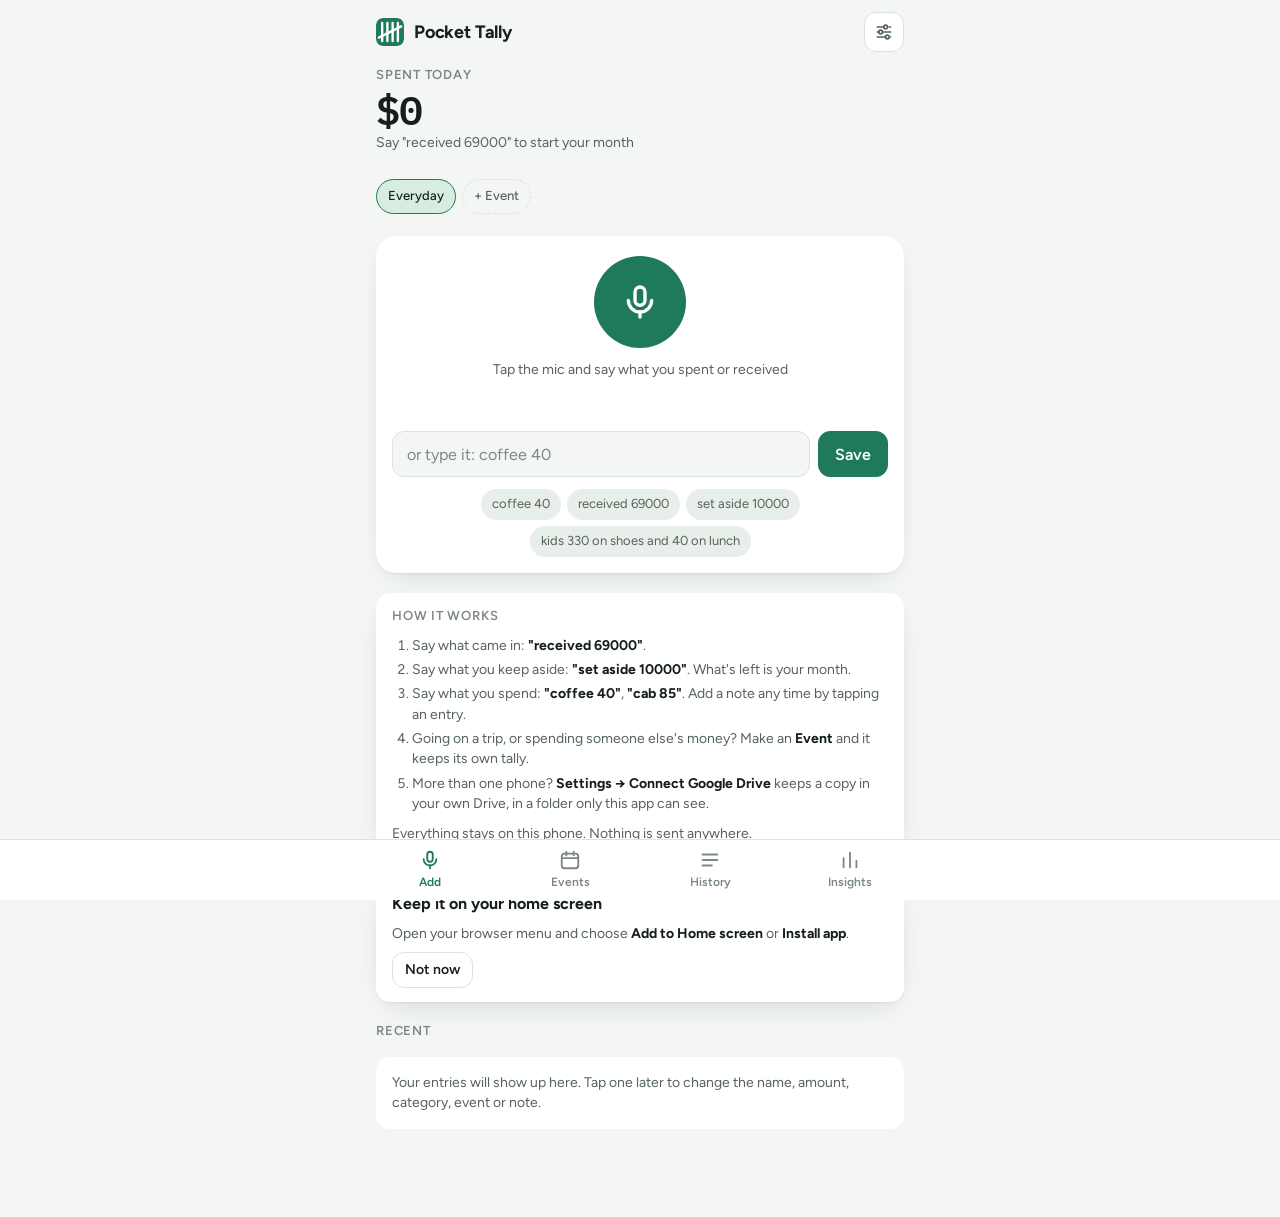
==== commit bcf48cf8: "Add sign-in with Google and sync through the person's own Google Drive The app keeps one private fil" ====
--- a/pocket-tally/index.html
+++ b/pocket-tally/index.html
@@ -15,6 +15,7 @@
 <link rel="apple-touch-icon" href="icons/apple-touch-icon.png">
 <!-- ARTIFACT-START -->
 <title>Pocket Tally</title>
+<script>window.POCKET_TALLY_GOOGLE_CLIENT_ID = "";</script>
 <link rel="preconnect" href="https://fonts.googleapis.com">
 <link rel="preconnect" href="https://fonts.gstatic.com" crossorigin>
 <link rel="stylesheet" href="https://fonts.googleapis.com/css2?family=Figtree:wght@400;500;600;700&family=IBM+Plex+Mono:wght@500;600&display=swap">
@@ -322,6 +323,7 @@
           <li>Say what you keep aside: <b>"set aside 10000"</b>. What's left is your month.</li>
           <li>Say what you spend: <b>"coffee 40"</b>, <b>"cab 85"</b>. Add a note any time by tapping an entry.</li>
           <li>Going on a trip, or spending someone else's money? Make an <b>Event</b> and it keeps its own tally.</li>
+          <li>More than one phone? <b>Settings → Connect Google Drive</b> keeps a copy in your own Drive, in a folder only this app can see.</li>
         </ol>
         <p class="hero-sub" style="margin:0">Everything stays on this phone. Nothing is sent anywhere.</p>
       </div>
@@ -500,6 +502,15 @@
           <div class="actions" style="margin-top:8px"><button type="button" class="btn small" id="restorePaste">Restore pasted backup</button></div>
         </details>
       </div>
+      <div class="settings-row" id="gdriveRow">
+        <h3>Google Drive</h3>
+        <p id="gdriveText"></p>
+        <div class="actions">
+          <button type="button" class="btn small primary" id="gdriveConnect">Connect Google Drive</button>
+          <button type="button" class="btn small" id="gdriveSync" hidden>Sync now</button>
+          <button type="button" class="btn small" id="gdriveDisconnect" hidden>Disconnect</button>
+        </div>
+      </div>
       <div class="settings-row">
         <h3>What this app does with your data</h3>
         <p>Only what you tell it. No bank access, no account, no server. Entries live on this device; a backup is a file you keep wherever you like.</p>
@@ -514,6 +525,7 @@
 </div>
 
 <script src="parser.js"></script>
+<script src="sync.js"></script>
 <script>
 (function () {
   "use strict";
@@ -536,9 +548,12 @@
     var region = (lang.split("-")[1] || "").toUpperCase();
     return REGION_CURRENCY[region] || "USD";
   }
-  function defaultSettings() { return { currency: guessCurrency(), currencyAuto: true, lang: "", learned: {}, installDismissed: false }; }
+  function defaultSettings() { return { currency: guessCurrency(), currencyAuto: true, lang: "", learned: {}, installDismissed: false, tombstones: {}, gdrive: { connected: false, token: null, expiresAt: 0, fileId: null, lastSync: 0 } }; }
   var settings = defaultSettings();
-  try { var saved = JSON.parse(localStorage.getItem(SETTINGS_KEY) || "{}"); Object.assign(settings, saved); if (!settings.learned) settings.learned = {}; } catch (e) {}
+  try { var saved = JSON.parse(localStorage.getItem(SETTINGS_KEY) || "{}"); Object.assign(settings, saved); } catch (e) {}
+  if (!settings.learned) settings.learned = {};
+  if (!settings.tombstones) settings.tombstones = {};
+  if (!settings.gdrive) settings.gdrive = defaultSettings().gdrive;
   function saveSettings() { try { localStorage.setItem(SETTINGS_KEY, JSON.stringify(settings)); } catch (e) {} }
 
   // ---------- money & dates ----------
@@ -662,6 +677,7 @@
     entries.sort(function (a, b) { return (b.date > a.date ? 1 : b.date < a.date ? -1 : 0) || (b.ts || 0) - (a.ts || 0); });
     adoptCurrency();
     renderAll();
+    scheduleSync();
   }
   function onEvents(list) {
     events = list.map(function (ev) {
@@ -672,6 +688,7 @@
     events.forEach(function (ev) { eventsById[ev.id] = ev; });
     if (ctx && !eventsById[ctx]) setCtx(null);
     renderAll();
+    scheduleSync();
   }
   // Show amounts in the currency the entries were recorded in, until the user picks one explicitly.
   function adoptCurrency() {
@@ -872,11 +889,11 @@
   function saveParsed(e) {
     if (settings.currencyAuto && e.currency && e.currency !== settings.currency) { settings.currency = e.currency; fmtCache = {}; saveSettings(); syncSettingsUI(); }
     var kind = e.kind === "income" ? "income" : e.kind === "aside" ? "aside" : "expense";
-    var entry = { id: uid(), kind: kind, item: e.item, amount: e.amount, currency: e.currency || settings.currency, category: kind === "income" ? "income" : kind === "aside" ? "aside" : (e.category || "other"), date: todayStr(e.dayOffset || 0), ts: Date.now(), note: "", eventId: kind === "aside" ? null : (e.eventId || null), raw: e.raw || "" };
+    var entry = { id: uid(), kind: kind, item: e.item, amount: e.amount, currency: e.currency || settings.currency, category: kind === "income" ? "income" : kind === "aside" ? "aside" : (e.category || "other"), date: todayStr(e.dayOffset || 0), ts: Date.now(), mod: Date.now(), note: "", eventId: kind === "aside" ? null : (e.eventId || null), raw: e.raw || "" };
     return storeReady.then(function () { return store.add("entries", entry); }).then(function () {
       var ev = entry.eventId ? eventsById[entry.eventId] : null;
       var head = kind === "income" ? "Received · " : kind === "aside" ? "Set aside · " : "Saved · ";
-      toast(head + entry.item + " · " + (kind === "income" ? "+" : "") + money(entry.amount) + (ev ? " · " + ev.name : ""), { label: "Undo", action: function () { store.remove("entries", entry.id); } });
+      toast(head + entry.item + " · " + (kind === "income" ? "+" : "") + money(entry.amount) + (ev ? " · " + ev.name : ""), { label: "Undo", action: function () { markDeleted(entry.id); store.remove("entries", entry.id); } });
       showTranscript("", false);
     });
   }
@@ -964,13 +981,13 @@
     $("#evBack").addEventListener("click", function () { eventsMode = "list"; renderEvents(); });
     var addTo = $("#evAddTo"); if (addTo) addTo.addEventListener("click", function () { setCtx(ev.id); showView("add"); status("New entries go to " + ev.name); typeInput.focus(); });
     $("#evEdit").addEventListener("click", function () { openEventForm(ev.id); });
-    $("#evToggle").addEventListener("click", function () { var closing = !ev.closed; store.update("events", ev.id, { closed: closing }); if (closing && ctx === ev.id) setCtx(null); toast(closing ? "Closed " + ev.name : "Reopened " + ev.name); });
+    $("#evToggle").addEventListener("click", function () { var closing = !ev.closed; store.update("events", ev.id, { closed: closing, mod: Date.now() }); if (closing && ctx === ev.id) setCtx(null); toast(closing ? "Closed " + ev.name : "Reopened " + ev.name); });
     var delBtn = $("#evDelete"), armed = false;
     delBtn.addEventListener("click", function () {
       if (!armed) { armed = true; delBtn.textContent = "Tap again to delete"; setTimeout(function () { armed = false; delBtn.textContent = "Delete"; }, 4000); return; }
       var chain = Promise.resolve();
-      list.forEach(function (e) { chain = chain.then(function () { return store.update("entries", e.id, { eventId: null }); }); });
-      chain.then(function () { return store.remove("events", ev.id); }).then(function () {
+      list.forEach(function (e) { chain = chain.then(function () { return store.update("entries", e.id, { eventId: null, mod: Date.now() }); }); });
+      chain.then(function () { markDeleted(ev.id); return store.remove("events", ev.id); }).then(function () {
         if (ctx === ev.id) setCtx(null);
         eventsMode = "list"; renderEvents();
         toast("Deleted " + ev.name + (list.length ? " · its entries moved to Everyday" : ""));
@@ -999,13 +1016,13 @@
     var b = $("#evBudget").value.trim();
     var budget = b === "" ? null : Math.round(parseFloat(b) * 100) / 100;
     if (budget !== null && !(budget >= 0)) { $("#evBudget").focus(); return; }
-    var doc = { name: name, budget: budget, separate: $("#evSeparate").checked, note: $("#evNote").value.trim() };
+    var doc = { name: name, budget: budget, separate: $("#evSeparate").checked, note: $("#evNote").value.trim(), mod: Date.now() };
     $("#eventSheet").hidden = true;
     if (editingEventId) {
       store.update("events", editingEventId, doc).then(function () { toast("Updated " + name); });
     } else {
       var id = uid();
-      Object.assign(doc, { id: id, closed: false, createdAt: Date.now() });
+      Object.assign(doc, { id: id, closed: false, createdAt: Date.now(), mod: Date.now() });
       storeReady.then(function () { return store.add("events", doc); }).then(function () {
         setCtx(id);
         if (view !== "add") showView("add"); else renderAdd();
@@ -1183,8 +1200,8 @@
     var key = monthOf(todayStr());
     var existing = entries.filter(function (e) { return e.kind === "aside" && monthOf(e.date) === key; });
     var chain = Promise.resolve();
-    existing.forEach(function (e) { chain = chain.then(function () { return store.remove("entries", e.id); }); });
-    if (amount > 0) chain = chain.then(function () { return store.add("entries", { id: uid(), kind: "aside", item: "Set aside", amount: Math.round(amount * 100) / 100, currency: settings.currency, category: "aside", date: todayStr(), ts: Date.now(), note: "", eventId: null, raw: "" }); });
+    existing.forEach(function (e) { chain = chain.then(function () { markDeleted(e.id); return store.remove("entries", e.id); }); });
+    if (amount > 0) chain = chain.then(function () { return store.add("entries", { id: uid(), kind: "aside", item: "Set aside", amount: Math.round(amount * 100) / 100, currency: settings.currency, category: "aside", date: todayStr(), ts: Date.now(), mod: Date.now(), note: "", eventId: null, raw: "" }); });
     chain.then(function () { toast("Set aside " + money(amount) + " this month"); });
   });
 
@@ -1229,16 +1246,17 @@
       if (P.categorize(item) !== editCat) settings.learned[key] = editCat; else delete settings.learned[key];
       saveSettings();
     }
-    store.update("entries", id, { item: item, amount: Math.round(amount * 100) / 100, date: date, note: note, kind: editKind, category: editKind === "income" ? "income" : editKind === "aside" ? "aside" : editCat, eventId: editKind === "aside" ? null : ($("#editEvent").value || null) });
+    store.update("entries", id, { item: item, amount: Math.round(amount * 100) / 100, date: date, note: note, kind: editKind, category: editKind === "income" ? "income" : editKind === "aside" ? "aside" : editCat, eventId: editKind === "aside" ? null : ($("#editEvent").value || null), mod: Date.now() });
     closeEdit();
     toast("Updated");
   });
   $("#editDelete").addEventListener("click", function () {
     if (deleteArmed !== editingId) { deleteArmed = editingId; this.textContent = "Tap again to delete"; return; }
     var e = entries.find(function (x) { return x.id === editingId; });
+    markDeleted(editingId);
     store.remove("entries", editingId);
     closeEdit();
-    toast("Deleted " + (e ? e.item : ""), { label: "Undo", action: function () { if (e) store.add("entries", e); } });
+    toast("Deleted " + (e ? e.item : ""), { label: "Undo", action: function () { if (e) { unmarkDeleted(e.id); store.add("entries", Object.assign({}, e, { mod: Date.now() })); } } });
   });
 
   // ---------- Settings ----------
@@ -1252,7 +1270,7 @@
   syncSettingsUI();
   curSel.addEventListener("change", function () { settings.currency = this.value; settings.currencyAuto = false; fmtCache = {}; saveSettings(); renderAll(); });
   langSel.addEventListener("change", function () { settings.lang = this.value; saveSettings(); });
-  $("#settingsBtn").addEventListener("click", function () { renderInstallText(); $("#settingsSheet").hidden = false; });
+  $("#settingsBtn").addEventListener("click", function () { renderInstallText(); renderGdrive(); $("#settingsSheet").hidden = false; });
   $("#settingsClose").addEventListener("click", function () { $("#settingsSheet").hidden = true; $("#exportBox").hidden = true; });
   $("#settingsSheet").addEventListener("click", function (ev) { if (ev.target === ev.currentTarget) { ev.currentTarget.hidden = true; $("#exportBox").hidden = true; } });
   function updateDataText() {
@@ -1266,7 +1284,7 @@
     var rows = [["date", "type", "item", "amount", "currency", "category", "event", "note"]].concat(entries.slice().reverse().map(function (e) { var ev = e.eventId ? eventsById[e.eventId] : null; return [e.date, e.kind === "income" ? "received" : e.kind === "aside" ? "set aside" : "spent", e.item, e.amount, e.currency || settings.currency, catLabel(e.category), ev ? ev.name : "", e.note || ""]; }));
     return rows.map(function (r) { return r.map(function (v) { v = String(v == null ? "" : v); return /[",\n]/.test(v) ? '"' + v.replace(/"/g, '""') + '"' : v; }).join(","); }).join("\n");
   }
-  function toBackup() { return JSON.stringify({ app: "pocket-tally", version: 2, exported: new Date().toISOString(), currency: settings.currency, learned: settings.learned, events: events, entries: entries }, null, 2); }
+  function toBackup() { return JSON.stringify({ app: "pocket-tally", version: 2, exported: new Date().toISOString(), currency: settings.currency, learned: settings.learned, tombstones: settings.tombstones, events: events, entries: entries }, null, 2); }
   function download(name, text, type) {
     try {
       var blob = new Blob([text], { type: type }); var url = URL.createObjectURL(blob);
@@ -1290,20 +1308,22 @@
       if (!Array.isArray(list)) throw new Error("no entries");
       var evList = Array.isArray(data.events) ? data.events : [];
       var validEvents = evList.filter(function (ev) { return ev && typeof ev.name === "string"; })
-        .map(function (ev) { return { id: String(ev.id || uid()), name: ev.name, budget: ev.budget === null || ev.budget === undefined || ev.budget === "" ? null : Number(ev.budget), separate: !!ev.separate, note: ev.note || "", closed: !!ev.closed, createdAt: Number(ev.createdAt) || Date.now() }; });
+        .map(function (ev) { var created = Number(ev.createdAt) || Date.now(); return { id: String(ev.id || uid()), name: ev.name, budget: ev.budget === null || ev.budget === undefined || ev.budget === "" ? null : Number(ev.budget), separate: !!ev.separate, note: ev.note || "", closed: !!ev.closed, createdAt: created, mod: Number(ev.mod) || created }; });
       var knownEvents = {};
       events.concat(validEvents).forEach(function (ev) { knownEvents[ev.id] = 1; });
       var valid = list.filter(function (e) { return e && typeof e.item === "string" && isFinite(Number(e.amount)) && /^\d{4}-\d{2}-\d{2}$/.test(String(e.date)); })
         .map(function (e) {
           var kind = e.kind === "income" ? "income" : e.kind === "aside" ? "aside" : "expense";
           var cat = kind === "income" ? "income" : kind === "aside" ? "aside" : (P.LEGACY_CATEGORY[e.category] || (P.CATEGORY_BY_ID[e.category] && e.category !== "income" && e.category !== "aside" ? e.category : "other"));
-          return { id: String(e.id || uid()), kind: kind, item: e.item, amount: Number(e.amount), currency: e.currency || settings.currency, category: cat, date: e.date, ts: Number(e.ts) || parseDate(e.date).getTime(), note: e.note || "", eventId: e.eventId && knownEvents[e.eventId] ? e.eventId : null, raw: e.raw || "" };
+          var ts = Number(e.ts) || parseDate(e.date).getTime();
+          return { id: String(e.id || uid()), kind: kind, item: e.item, amount: Number(e.amount), currency: e.currency || settings.currency, category: cat, date: e.date, ts: ts, mod: Number(e.mod) || ts, note: e.note || "", eventId: e.eventId && knownEvents[e.eventId] ? e.eventId : null, raw: e.raw || "" };
         });
       var mergedEvents = events.slice();
       validEvents.forEach(function (ev) { if (!mergedEvents.some(function (x) { return x.id === ev.id; })) mergedEvents.push(ev); });
       var merged = entries.slice(), added = 0;
       valid.forEach(function (e) { if (!merged.some(function (x) { return x.id === e.id; })) { merged.push(e); added++; } });
       if (data.learned && typeof data.learned === "object") { Object.assign(settings.learned, data.learned); saveSettings(); }
+      if (data.tombstones && typeof data.tombstones === "object") { settings.tombstones = S ? S.mergeTombstones(settings.tombstones, data.tombstones, Date.now()) : settings.tombstones; saveSettings(); }
       if (data.currency && settings.currencyAuto) { settings.currency = data.currency; fmtCache = {}; saveSettings(); syncSettingsUI(); }
       store.replaceAll("events", mergedEvents).then(function () { return store.replaceAll("entries", merged); }).then(function () { toast("Restored " + added + " entr" + (added === 1 ? "y" : "ies")); });
     } catch (e) { toast("That isn't a Pocket Tally backup."); }
@@ -1326,8 +1346,110 @@
     if (!clearArmed) { clearArmed = true; this.textContent = "Tap again to delete every entry and event"; var self = this; setTimeout(function () { clearArmed = false; self.textContent = "Delete everything"; }, 4000); return; }
     clearArmed = false; this.textContent = "Delete everything";
     setCtx(null);
+    var now = Date.now();
+    entries.forEach(function (e) { settings.tombstones[e.id] = now; });
+    events.forEach(function (ev) { settings.tombstones[ev.id] = now; });
+    saveSettings();
     store.replaceAll("entries", []).then(function () { return store.replaceAll("events", []); }).then(function () { toast("Everything deleted"); });
   });
+
+  // ---------- Google Drive sync (the person's own Drive, app-data folder) ----------
+  var S = window.PocketTallySync || null;
+  var GOOGLE_CLIENT_ID = window.POCKET_TALLY_GOOGLE_CLIENT_ID || "";
+  var applyingRemote = false, syncTimer = null, syncing = false, syncAfterLoad = false;
+  function gdriveAvailable() { return !!(GOOGLE_CLIENT_ID && S) && !inArtifact; }
+  function redirectUri() { return location.origin + location.pathname; }
+  function tokenValid() { return !!(settings.gdrive.token && settings.gdrive.expiresAt - 60000 > Date.now()); }
+  function startAuth(silent) {
+    var state = uid();
+    try { sessionStorage.setItem("pockettally.oauthstate", state); if (silent) sessionStorage.setItem("pockettally.silentTried", "1"); } catch (e) {}
+    location.href = S.authUrl(GOOGLE_CLIENT_ID, redirectUri(), state, silent);
+  }
+  (function handleAuthReturn() {
+    if (!S) return;
+    var r = S.parseHash(location.hash);
+    if (!r) return;
+    try { history.replaceState(null, "", location.pathname + location.search); } catch (e) {}
+    var expected = null;
+    try { expected = sessionStorage.getItem("pockettally.oauthstate"); sessionStorage.removeItem("pockettally.oauthstate"); } catch (e) {}
+    if (r.error) {
+      settings.gdrive.token = null; saveSettings();
+      if (["interaction_required", "login_required", "consent_required"].indexOf(r.error) < 0) toast("Google sign-in didn't complete (" + r.error + ").");
+      return;
+    }
+    if (expected && r.state !== expected) { toast("That sign-in didn't come from this app. Try again."); return; }
+    settings.gdrive.connected = true;
+    settings.gdrive.token = r.access_token;
+    settings.gdrive.expiresAt = Date.now() + (r.expires_in || 3600) * 1000;
+    saveSettings();
+    syncAfterLoad = true;
+  })();
+  function localSnapshot() { return { currency: settings.currency, learned: settings.learned, tombstones: settings.tombstones, entries: entries.slice(), events: events.slice() }; }
+  function syncNow(opts) {
+    opts = opts || {};
+    if (!gdriveAvailable() || !settings.gdrive.connected || syncing) return Promise.resolve();
+    if (!tokenValid()) {
+      if (opts.interactive) { startAuth(false); return Promise.resolve(); }
+      var tried = false; try { tried = sessionStorage.getItem("pockettally.silentTried") === "1"; } catch (e) {}
+      if (opts.allowRedirect && !tried) { startAuth(true); return Promise.resolve(); }
+      renderGdrive(); return Promise.resolve();
+    }
+    syncing = true; renderGdrive();
+    var token = settings.gdrive.token, fileId = settings.gdrive.fileId, local = localSnapshot();
+    return (fileId ? Promise.resolve({ id: fileId }) : S.driveFind(token)).then(function (file) {
+      fileId = file ? file.id : null;
+      if (!fileId) return null;
+      return S.driveDownload(token, fileId).catch(function (err) { if (err.code === "drive_404") { fileId = null; return null; } throw err; });
+    }).then(function (remote) {
+      var merged = S.merge(local, remote);
+      var changedLocal = S.fingerprint(merged) !== S.fingerprint(local);
+      var changedRemote = !remote || S.fingerprint(merged) !== S.fingerprint(remote);
+      var p = Promise.resolve();
+      if (changedLocal) {
+        applyingRemote = true;
+        settings.learned = merged.learned; settings.tombstones = merged.tombstones; saveSettings();
+        p = p.then(function () { return store.replaceAll("events", merged.events); }).then(function () { return store.replaceAll("entries", merged.entries); }).then(function () { applyingRemote = false; });
+      }
+      if (changedRemote) p = p.then(function () { return S.driveUpload(token, fileId, merged); }).then(function (id) { fileId = id; });
+      return p;
+    }).then(function () {
+      settings.gdrive.fileId = fileId; settings.gdrive.lastSync = Date.now(); saveSettings();
+      if (opts.toast) toast("Synced with Google Drive");
+    }).catch(function (err) {
+      applyingRemote = false;
+      if (err && err.code === "unauthorized") { settings.gdrive.token = null; saveSettings(); if (opts.toast) toast("Google sign-in expired. Tap Sign in again."); }
+      else toast("Sync didn't go through: " + ((err && err.message) || "no connection"));
+    }).then(function () { syncing = false; renderGdrive(); });
+  }
+  function scheduleSync() {
+    if (!gdriveAvailable() || !settings.gdrive.connected || applyingRemote) return;
+    clearTimeout(syncTimer);
+    syncTimer = setTimeout(function () { syncNow({}); }, 4000);
+  }
+  function markDeleted(id) { settings.tombstones[id] = Date.now(); saveSettings(); }
+  function unmarkDeleted(id) { delete settings.tombstones[id]; saveSettings(); }
+  function ago(ts) { var s = Math.round((Date.now() - ts) / 1000); if (s < 60) return "just now"; if (s < 3600) return Math.round(s / 60) + " min ago"; if (s < 86400) return Math.round(s / 3600) + " h ago"; return new Date(ts).toLocaleDateString(); }
+  function renderGdrive() {
+    var row = $("#gdriveRow"), t = $("#gdriveText"), c = $("#gdriveConnect"), sy = $("#gdriveSync"), d = $("#gdriveDisconnect");
+    if (inArtifact) { row.hidden = true; return; }
+    row.hidden = false;
+    if (!gdriveAvailable()) { t.textContent = "Not switched on in this build yet. Once it is, Connect keeps a copy in a private folder of your own Google Drive, so your entries follow you to any phone."; c.hidden = true; sy.hidden = true; d.hidden = true; return; }
+    var g = settings.gdrive;
+    if (!g.connected) { t.textContent = "Keeps a copy in a private folder of your own Google Drive, visible only to this app, so your entries follow you to any phone. Nothing is stored with us."; c.hidden = false; sy.hidden = true; d.hidden = true; return; }
+    c.hidden = true; sy.hidden = false; d.hidden = false;
+    sy.textContent = syncing ? "Syncing…" : (tokenValid() ? "Sync now" : "Sign in again");
+    t.textContent = syncing ? "Syncing with Google Drive…" : (g.lastSync ? "Connected · last synced " + ago(g.lastSync) : "Connected · not synced yet") + (tokenValid() ? "" : " · sign-in needed");
+  }
+  $("#gdriveConnect").addEventListener("click", function () { settings.gdrive.connected = true; saveSettings(); startAuth(false); });
+  $("#gdriveSync").addEventListener("click", function () { syncNow({ interactive: true, toast: true }); });
+  $("#gdriveDisconnect").addEventListener("click", function () {
+    var tok = settings.gdrive.token;
+    settings.gdrive = { connected: false, token: null, expiresAt: 0, fileId: null, lastSync: 0 }; saveSettings();
+    if (tok && S) S.revoke(tok);
+    renderGdrive(); toast("Disconnected. Your entries stay on this phone.");
+  });
+  document.addEventListener("visibilitychange", function () { if (!document.hidden) syncNow({}); });
+  storeReady.then(function () { if (gdriveAvailable() && settings.gdrive.connected) syncNow({ allowRedirect: !syncAfterLoad }); });
 
   // ---------- install ----------
   window.addEventListener("beforeinstallprompt", function (ev) { ev.preventDefault(); deferredInstall = ev; renderInstallCard(); renderInstallText(); });
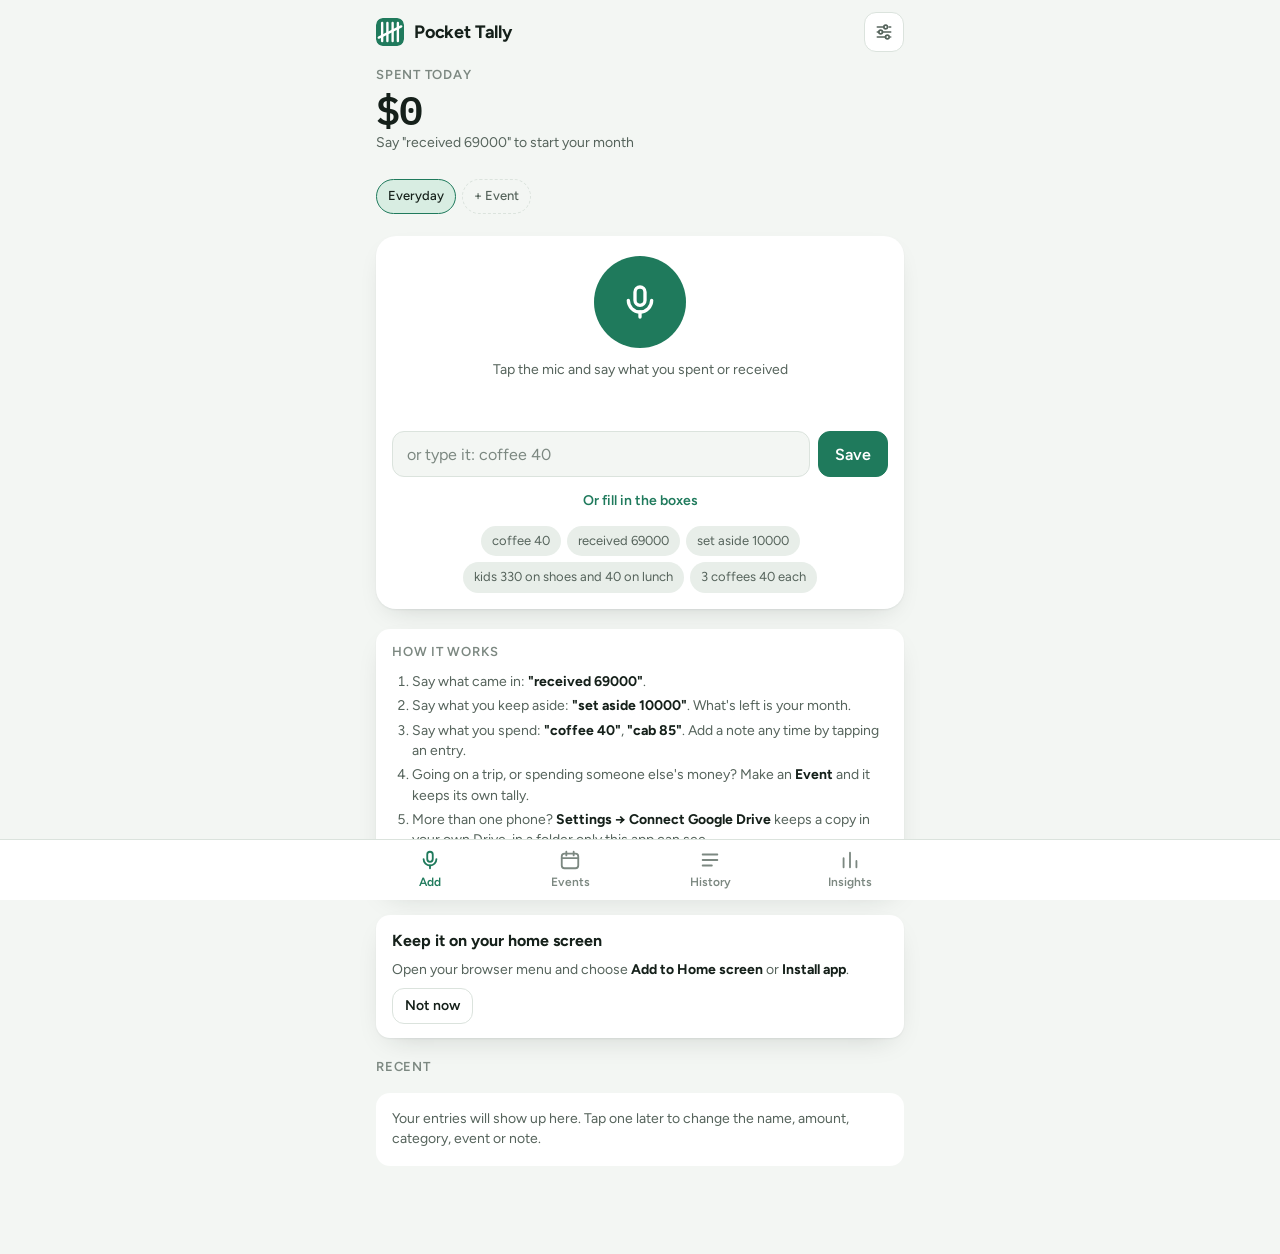
==== commit d66657a8: "Add a fill-in-the-boxes form and quantities - Add screen: "Or fill in the boxes" opens a small form " ====
--- a/pocket-tally/index.html
+++ b/pocket-tally/index.html
@@ -134,6 +134,10 @@
 .btn.small { height: 36px; padding: 0 12px; font-size: 14px; }
 .hint { width: 100%; font-size: 14px; color: var(--ink-2); background: var(--surface-2); border-radius: 12px; padding: 10px 12px; }
 .examples { width: 100%; display: flex; flex-wrap: wrap; gap: 6px; justify-content: center; }
+.linkbtn { border: 0; background: transparent; color: var(--accent); font-weight: 600; font-size: 14px; padding: 2px 4px; }
+.quick { width: 100%; display: grid; gap: 10px; background: var(--bg); border-radius: 14px; padding: 12px; }
+.three { display: grid; grid-template-columns: 0.8fr 1.1fr 1.1fr; gap: 8px; }
+.quick .hero-sub { min-height: 1.2em; }
 .examples button { border: 0; background: var(--surface-2); color: var(--ink-2); border-radius: 999px; padding: 6px 11px; font-size: 13px; }
 
 /* pending card */
@@ -308,11 +312,22 @@
           <button type="submit" class="btn primary">Save</button>
         </form>
         <div id="keyboardHint" class="hint" hidden></div>
+        <button type="button" class="linkbtn" id="formToggle">Or fill in the boxes</button>
+        <form id="quickForm" class="quick" hidden autocomplete="off">
+          <div class="field"><label for="qItem">What</label><input id="qItem" type="text" placeholder="coffee"></div>
+          <div class="three">
+            <div class="field"><label for="qQty">Qty</label><input id="qQty" class="num" type="number" inputmode="numeric" min="1" step="1" value="1"></div>
+            <div class="field"><label for="qEach">Each</label><input id="qEach" class="num" type="number" inputmode="decimal" min="0" step="0.01" placeholder="40"></div>
+            <div class="field"><label for="qTotal">Total</label><input id="qTotal" class="num" type="number" inputmode="decimal" min="0" step="0.01" placeholder="40"></div>
+          </div>
+          <div class="actions"><span class="hero-sub" id="qHint" style="flex:1"></span><button type="submit" class="btn small primary">Save</button></div>
+        </form>
         <div class="examples" id="examples" aria-label="Examples you can say">
           <button type="button">coffee 40</button>
           <button type="button">received 69000</button>
           <button type="button">set aside 10000</button>
           <button type="button">kids 330 on shoes and 40 on lunch</button>
+          <button type="button">3 coffees 40 each</button>
         </div>
       </div>
 
@@ -427,8 +442,12 @@
       </div>
       <div class="field"><label for="editItem">What</label><input id="editItem" type="text" required></div>
       <div class="two">
-        <div class="field"><label for="editAmount">Amount</label><input id="editAmount" class="num" type="number" inputmode="decimal" step="0.01" min="0" required></div>
+        <div class="field"><label for="editAmount">Total</label><input id="editAmount" class="num" type="number" inputmode="decimal" step="0.01" min="0" required></div>
         <div class="field"><label for="editDate">Date</label><input id="editDate" type="date" required></div>
+      </div>
+      <div class="two" id="editQtyRow">
+        <div class="field"><label for="editQty">Qty</label><input id="editQty" class="num" type="number" inputmode="numeric" step="1" min="1" value="1"></div>
+        <div class="field"><label for="editEach">Each</label><input id="editEach" class="num" type="number" inputmode="decimal" step="0.01" min="0"></div>
       </div>
       <div class="field" id="editCatField"><label>Category</label><div class="chips" id="editChips"></div></div>
       <div class="field" id="editEventField"><label for="editEvent">Event</label><select id="editEvent"></select></div>
@@ -672,6 +691,8 @@
       if (x.kind !== "income" && x.kind !== "aside") x.kind = "expense";
       x.category = x.kind === "income" ? "income" : x.kind === "aside" ? "aside" : (P.LEGACY_CATEGORY[x.category] || (P.CATEGORY_BY_ID[x.category] && x.category !== "income" && x.category !== "aside" ? x.category : "other"));
       if (!x.eventId) x.eventId = null;
+      x.qty = Number(x.qty) >= 1 ? Math.round(Number(x.qty)) : 1;
+      x.unit = Number(x.unit) > 0 ? Number(x.unit) : Math.round(x.amount / x.qty * 100) / 100;
       return x;
     });
     entries.sort(function (a, b) { return (b.date > a.date ? 1 : b.date < a.date ? -1 : 0) || (b.ts || 0) - (a.ts || 0); });
@@ -745,12 +766,14 @@
     var inc = e.kind === "income", aside = e.kind === "aside";
     var ev = e.eventId ? eventsById[e.eventId] : null;
     var meta = inc ? (ev ? "Added to event" : "Received") : aside ? "Set aside" : catLabel(e.category);
+    var many = !inc && !aside && e.qty > 1;
+    if (many) meta += " · " + esc(money(e.unit)) + " each";
     if (ev && !(opts && opts.hideEvent)) meta += ' · <span class="tag">' + esc(ev.name) + "</span>";
     if (e.note) meta += " · " + esc(e.note);
     if (e.ts && e.date === todayStr()) meta += " · " + esc(timeLabel(e.ts));
     return '<li class="entry" data-id="' + esc(e.id) + '" role="button" tabindex="0">' +
       '<span class="dot" data-cat="' + esc(inc ? "income" : aside ? "aside" : e.category) + '"></span>' +
-      '<div class="entry-main"><div class="entry-item">' + esc(e.item || "Untitled") + '</div>' +
+      '<div class="entry-main"><div class="entry-item">' + esc(e.item || "Untitled") + (many ? ' <span class="num" style="color:var(--ink-3);font-weight:500">×' + e.qty + "</span>" : "") + '</div>' +
       '<div class="entry-meta">' + meta + "</div></div>" +
       '<div class="entry-amt' + (inc ? " income" : aside ? " aside" : "") + '">' + (inc ? "+" : "") + esc(money(e.amount)) + "</div></li>";
   }
@@ -874,6 +897,38 @@
     handleUtterance(b.textContent);
   });
 
+  // the boxes: what, how many, price each, total
+  var qForm = $("#quickForm"), qItem = $("#qItem"), qQty = $("#qQty"), qEach = $("#qEach"), qTotal = $("#qTotal"), qHint = $("#qHint");
+  function round2(n) { return Math.round(n * 100) / 100; }
+  function qtyVal(el) { var q = parseInt(el.value, 10); return q >= 1 ? q : 1; }
+  function linkQtyFields(qtyEl, eachEl, totalEl, hintEl, source) {
+    var q = qtyVal(qtyEl), e = parseFloat(eachEl.value), t = parseFloat(totalEl.value);
+    if (source === "each") { totalEl.value = e >= 0 ? round2(e * q) : ""; }
+    else if (source === "total") { eachEl.value = t >= 0 ? round2(t / q) : ""; }
+    else { if (e >= 0) totalEl.value = round2(e * q); else if (t >= 0) eachEl.value = round2(t / q); }
+    if (hintEl) { var tt = parseFloat(totalEl.value); hintEl.textContent = q > 1 && tt >= 0 ? q + " × " + money(parseFloat(eachEl.value) || 0) + " = " + money(tt) : ""; }
+  }
+  $("#formToggle").addEventListener("click", function () {
+    qForm.hidden = !qForm.hidden;
+    this.textContent = qForm.hidden ? "Or fill in the boxes" : "Hide the boxes";
+    try { localStorage.setItem("pockettally.quickform", qForm.hidden ? "0" : "1"); } catch (e) {}
+    if (!qForm.hidden) qItem.focus();
+  });
+  try { if (localStorage.getItem("pockettally.quickform") === "1") { qForm.hidden = false; $("#formToggle").textContent = "Hide the boxes"; } } catch (e) {}
+  qEach.addEventListener("input", function () { linkQtyFields(qQty, qEach, qTotal, qHint, "each"); });
+  qTotal.addEventListener("input", function () { linkQtyFields(qQty, qEach, qTotal, qHint, "total"); });
+  qQty.addEventListener("input", function () { linkQtyFields(qQty, qEach, qTotal, qHint, "qty"); });
+  qForm.addEventListener("submit", function (ev) {
+    ev.preventDefault();
+    var item = qItem.value.trim(), total = parseFloat(qTotal.value), q = qtyVal(qQty);
+    if (!item) { qItem.focus(); return; }
+    if (!(total >= 0)) { qTotal.focus(); return; }
+    item = item.charAt(0).toUpperCase() + item.slice(1);
+    saveParsed({ item: item, amount: round2(total), qty: q, unit: round2(total / q), category: P.categorize(item, settings.learned), kind: "expense", eventId: ctx, raw: "" });
+    qItem.value = ""; qQty.value = "1"; qEach.value = ""; qTotal.value = ""; qHint.textContent = "";
+    qItem.focus();
+  });
+
   function handleUtterance(text) {
     var result = P.parse(text, settings.learned, activeEvents().map(function (ev) { return { id: ev.id, name: ev.name }; }));
     result.entries.forEach(function (e) { if (!e.eventId && ctx && e.kind !== "aside") e.eventId = ctx; });
@@ -889,11 +944,12 @@
   function saveParsed(e) {
     if (settings.currencyAuto && e.currency && e.currency !== settings.currency) { settings.currency = e.currency; fmtCache = {}; saveSettings(); syncSettingsUI(); }
     var kind = e.kind === "income" ? "income" : e.kind === "aside" ? "aside" : "expense";
-    var entry = { id: uid(), kind: kind, item: e.item, amount: e.amount, currency: e.currency || settings.currency, category: kind === "income" ? "income" : kind === "aside" ? "aside" : (e.category || "other"), date: todayStr(e.dayOffset || 0), ts: Date.now(), mod: Date.now(), note: "", eventId: kind === "aside" ? null : (e.eventId || null), raw: e.raw || "" };
+    var qty = kind === "expense" && Number(e.qty) >= 1 ? Math.round(Number(e.qty)) : 1;
+    var entry = { id: uid(), kind: kind, item: e.item, amount: e.amount, qty: qty, unit: Number(e.unit) > 0 ? Number(e.unit) : Math.round(e.amount / qty * 100) / 100, currency: e.currency || settings.currency, category: kind === "income" ? "income" : kind === "aside" ? "aside" : (e.category || "other"), date: todayStr(e.dayOffset || 0), ts: Date.now(), mod: Date.now(), note: "", eventId: kind === "aside" ? null : (e.eventId || null), raw: e.raw || "" };
     return storeReady.then(function () { return store.add("entries", entry); }).then(function () {
       var ev = entry.eventId ? eventsById[entry.eventId] : null;
       var head = kind === "income" ? "Received · " : kind === "aside" ? "Set aside · " : "Saved · ";
-      toast(head + entry.item + " · " + (kind === "income" ? "+" : "") + money(entry.amount) + (ev ? " · " + ev.name : ""), { label: "Undo", action: function () { markDeleted(entry.id); store.remove("entries", entry.id); } });
+      toast(head + entry.item + (entry.qty > 1 ? " ×" + entry.qty : "") + " · " + (kind === "income" ? "+" : "") + money(entry.amount) + (ev ? " · " + ev.name : ""), { label: "Undo", action: function () { markDeleted(entry.id); store.remove("entries", entry.id); } });
       showTranscript("", false);
     });
   }
@@ -1184,7 +1240,7 @@
   function trimNum(v) { return String(Math.round(v * 10) / 10); }
   function renderTopItems(list) {
     var map = {};
-    list.forEach(function (e) { var k = P.normalizeKey(e.item) || "untitled"; if (!map[k]) map[k] = { label: e.item || "Untitled", count: 0, total: 0 }; map[k].count++; map[k].total += e.amount; });
+    list.forEach(function (e) { var k = P.normalizeKey(e.item) || "untitled"; if (!map[k]) map[k] = { label: e.item || "Untitled", count: 0, total: 0 }; map[k].count += e.qty || 1; map[k].total += e.amount; });
     var rows = Object.keys(map).map(function (k) { return map[k]; }).sort(function (a, b) { return b.count - a.count || b.total - a.total; }).slice(0, 6);
     $("#topItems").innerHTML = rows.length ? rows.map(function (r) { return "<li><span>" + esc(r.label) + "<small>×" + r.count + "</small></span><span class=\"num\">" + esc(money(r.total)) + "</span></li>"; }).join("") : '<li class="empty" style="display:block">Repeat entries will show up here.</li>';
   }
@@ -1211,6 +1267,7 @@
     editKind = k === "income" ? "income" : k === "aside" ? "aside" : "expense";
     $$("#editKind button").forEach(function (b) { b.classList.toggle("active", b.dataset.kind === editKind); });
     $("#editCatField").hidden = editKind !== "expense";
+    $("#editQtyRow").hidden = editKind !== "expense";
     $("#editEventField").hidden = editKind === "aside";
   }
   $("#editKind").addEventListener("click", function (ev) { var b = ev.target.closest("button[data-kind]"); if (b) setEditKind(b.dataset.kind); });
@@ -1220,6 +1277,8 @@
     setEditKind(e.kind);
     $("#editItem").value = e.item || "";
     $("#editAmount").value = e.amount;
+    $("#editQty").value = e.qty || 1;
+    $("#editEach").value = e.unit != null ? e.unit : e.amount;
     $("#editDate").value = e.date;
     $("#editNote").value = e.note || "";
     var sel = $("#editEvent");
@@ -1233,6 +1292,9 @@
     $("#editChips").innerHTML = P.CATEGORIES.filter(function (c) { return c.id !== "income" && c.id !== "aside"; }).map(function (c) { return '<button type="button" class="chip' + (c.id === editCat ? " active" : "") + '" data-cat="' + c.id + '"><span class="dot" data-cat="' + c.id + '"></span>' + esc(c.label) + "</button>"; }).join("");
   }
   $("#editChips").addEventListener("click", function (ev) { var b = ev.target.closest(".chip"); if (!b) return; editCat = b.dataset.cat; renderEditChips(); });
+  $("#editEach").addEventListener("input", function () { linkQtyFields($("#editQty"), $("#editEach"), $("#editAmount"), null, "each"); });
+  $("#editAmount").addEventListener("input", function () { linkQtyFields($("#editQty"), $("#editEach"), $("#editAmount"), null, "total"); });
+  $("#editQty").addEventListener("input", function () { linkQtyFields($("#editQty"), $("#editEach"), $("#editAmount"), null, "qty"); });
   function closeEdit() { $("#editSheet").hidden = true; editingId = null; }
   $("#editCancel").addEventListener("click", closeEdit);
   $("#editSheet").addEventListener("click", function (ev) { if (ev.target === ev.currentTarget) closeEdit(); });
@@ -1246,7 +1308,8 @@
       if (P.categorize(item) !== editCat) settings.learned[key] = editCat; else delete settings.learned[key];
       saveSettings();
     }
-    store.update("entries", id, { item: item, amount: Math.round(amount * 100) / 100, date: date, note: note, kind: editKind, category: editKind === "income" ? "income" : editKind === "aside" ? "aside" : editCat, eventId: editKind === "aside" ? null : ($("#editEvent").value || null), mod: Date.now() });
+    var q = editKind === "expense" ? qtyVal($("#editQty")) : 1;
+    store.update("entries", id, { item: item, amount: Math.round(amount * 100) / 100, qty: q, unit: Math.round(amount / q * 100) / 100, date: date, note: note, kind: editKind, category: editKind === "income" ? "income" : editKind === "aside" ? "aside" : editCat, eventId: editKind === "aside" ? null : ($("#editEvent").value || null), mod: Date.now() });
     closeEdit();
     toast("Updated");
   });
@@ -1281,7 +1344,7 @@
   }
 
   function toCsv() {
-    var rows = [["date", "type", "item", "amount", "currency", "category", "event", "note"]].concat(entries.slice().reverse().map(function (e) { var ev = e.eventId ? eventsById[e.eventId] : null; return [e.date, e.kind === "income" ? "received" : e.kind === "aside" ? "set aside" : "spent", e.item, e.amount, e.currency || settings.currency, catLabel(e.category), ev ? ev.name : "", e.note || ""]; }));
+    var rows = [["date", "type", "item", "qty", "each", "amount", "currency", "category", "event", "note"]].concat(entries.slice().reverse().map(function (e) { var ev = e.eventId ? eventsById[e.eventId] : null; return [e.date, e.kind === "income" ? "received" : e.kind === "aside" ? "set aside" : "spent", e.item, e.qty || 1, e.unit != null ? e.unit : e.amount, e.amount, e.currency || settings.currency, catLabel(e.category), ev ? ev.name : "", e.note || ""]; }));
     return rows.map(function (r) { return r.map(function (v) { v = String(v == null ? "" : v); return /[",\n]/.test(v) ? '"' + v.replace(/"/g, '""') + '"' : v; }).join(","); }).join("\n");
   }
   function toBackup() { return JSON.stringify({ app: "pocket-tally", version: 2, exported: new Date().toISOString(), currency: settings.currency, learned: settings.learned, tombstones: settings.tombstones, events: events, entries: entries }, null, 2); }
@@ -1316,7 +1379,8 @@
           var kind = e.kind === "income" ? "income" : e.kind === "aside" ? "aside" : "expense";
           var cat = kind === "income" ? "income" : kind === "aside" ? "aside" : (P.LEGACY_CATEGORY[e.category] || (P.CATEGORY_BY_ID[e.category] && e.category !== "income" && e.category !== "aside" ? e.category : "other"));
           var ts = Number(e.ts) || parseDate(e.date).getTime();
-          return { id: String(e.id || uid()), kind: kind, item: e.item, amount: Number(e.amount), currency: e.currency || settings.currency, category: cat, date: e.date, ts: ts, mod: Number(e.mod) || ts, note: e.note || "", eventId: e.eventId && knownEvents[e.eventId] ? e.eventId : null, raw: e.raw || "" };
+          var q = Number(e.qty) >= 1 ? Math.round(Number(e.qty)) : 1;
+          return { id: String(e.id || uid()), kind: kind, item: e.item, amount: Number(e.amount), qty: q, unit: Number(e.unit) > 0 ? Number(e.unit) : Math.round(Number(e.amount) / q * 100) / 100, currency: e.currency || settings.currency, category: cat, date: e.date, ts: ts, mod: Number(e.mod) || ts, note: e.note || "", eventId: e.eventId && knownEvents[e.eventId] ? e.eventId : null, raw: e.raw || "" };
         });
       var mergedEvents = events.slice();
       validEvents.forEach(function (ev) { if (!mergedEvents.some(function (x) { return x.id === ev.id; })) mergedEvents.push(ev); });
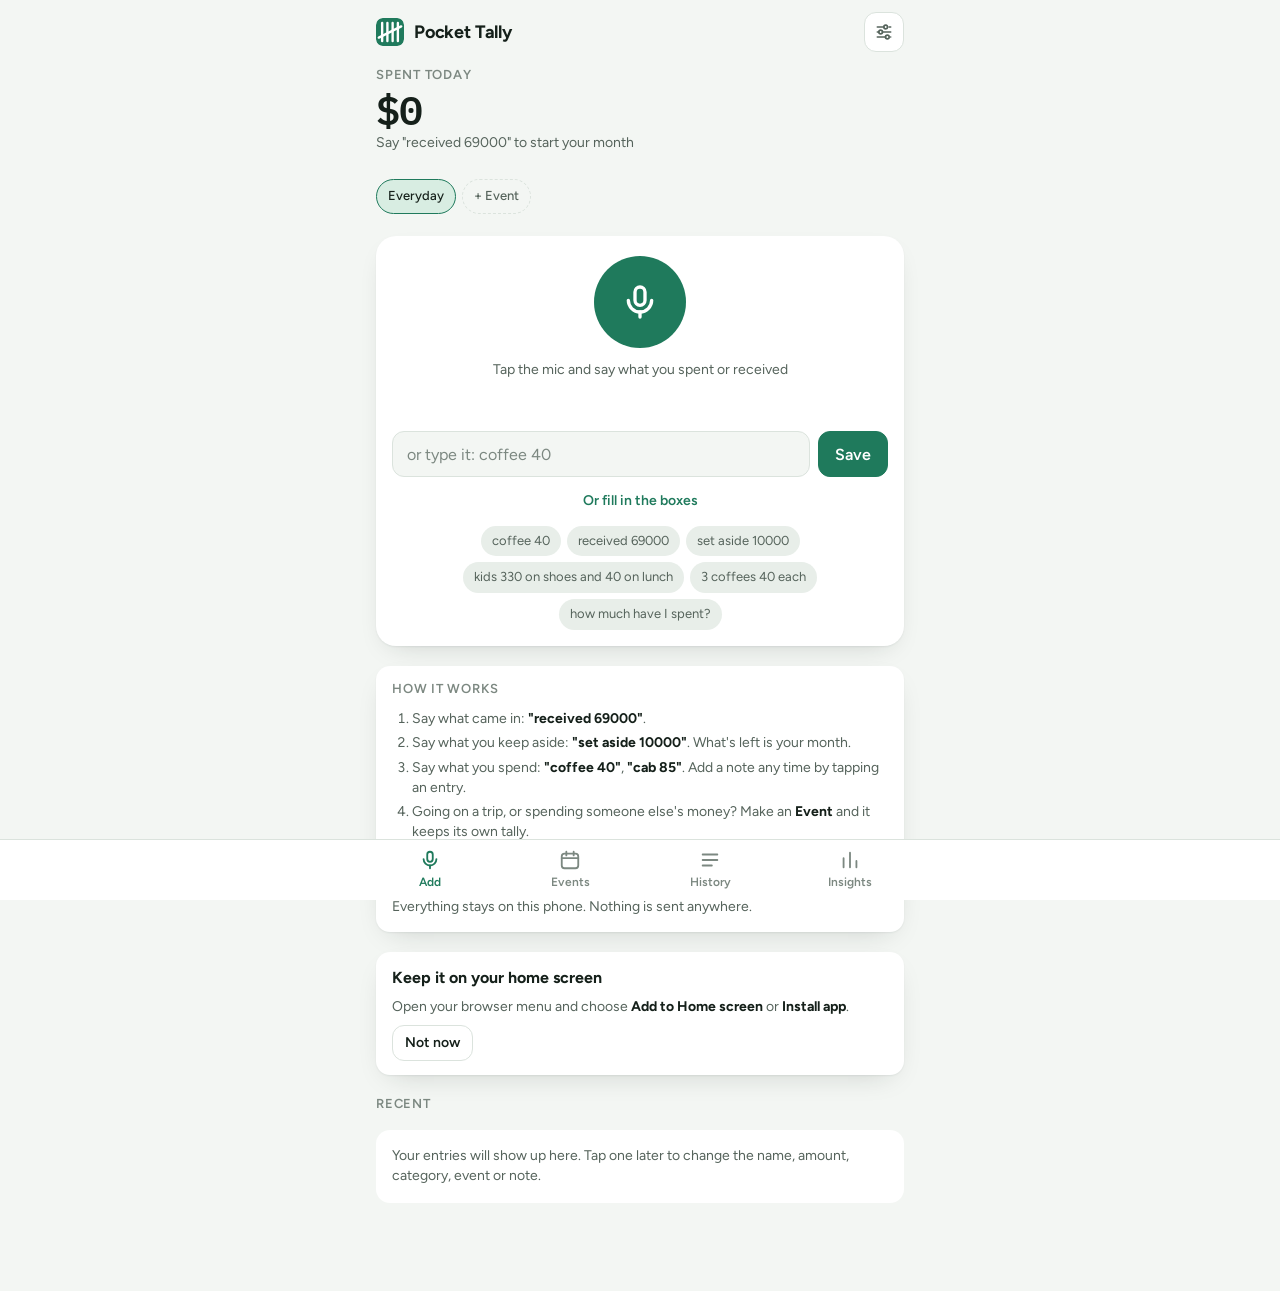
==== commit c39de6fc: "Understand many more ways people talk about money; add undo and status by voice Parser phrasebook: s" ====
--- a/pocket-tally/index.html
+++ b/pocket-tally/index.html
@@ -328,6 +328,7 @@
           <button type="button">set aside 10000</button>
           <button type="button">kids 330 on shoes and 40 on lunch</button>
           <button type="button">3 coffees 40 each</button>
+          <button type="button">how much have I spent?</button>
         </div>
       </div>
 
@@ -500,6 +501,12 @@
         <div class="field"><label for="langSel">Voice language</label><select id="langSel"></select></div>
         <p>Pick the accent you speak with. Item names can be in any language; amounts and category hints work best in English.</p>
       </div>
+      <div class="settings-row">
+        <label class="switch">
+          <span>Read replies aloud<small>Hear what was saved, and answers to "how much have I spent?". Handy with earphones.</small></span>
+          <input id="speakToggle" type="checkbox">
+        </label>
+      </div>
       <div class="settings-row" id="installRow">
         <h3>Home screen</h3>
         <p id="installText"></p>
@@ -567,7 +574,7 @@
     var region = (lang.split("-")[1] || "").toUpperCase();
     return REGION_CURRENCY[region] || "USD";
   }
-  function defaultSettings() { return { currency: guessCurrency(), currencyAuto: true, lang: "", learned: {}, installDismissed: false, tombstones: {}, gdrive: { connected: false, token: null, expiresAt: 0, fileId: null, lastSync: 0 } }; }
+  function defaultSettings() { return { currency: guessCurrency(), currencyAuto: true, lang: "", learned: {}, installDismissed: false, speak: false, tombstones: {}, gdrive: { connected: false, token: null, expiresAt: 0, fileId: null, lastSync: 0 } }; }
   var settings = defaultSettings();
   try { var saved = JSON.parse(localStorage.getItem(SETTINGS_KEY) || "{}"); Object.assign(settings, saved); } catch (e) {}
   if (!settings.learned) settings.learned = {};
@@ -876,7 +883,7 @@
       };
       rec.onend = function () {
         setMic("idle");
-        if (finalText.trim()) { status("Tap the mic and say what you spent or received"); handleUtterance(finalText.trim()); }
+        if (finalText.trim()) { status("Tap the mic and say what you spent or received"); handleUtterance(finalText.trim(), "voice"); }
         else if (!errored) status("Didn't catch that. Tap the mic and try again, or type it.");
       };
       rec.start();
@@ -929,8 +936,42 @@
     qItem.focus();
   });
 
-  function handleUtterance(text) {
-    var result = P.parse(text, settings.learned, activeEvents().map(function (ev) { return { id: ev.id, name: ev.name }; }));
+  var lastAddedId = null;
+  var CURRENCY_SPOKEN = { INR: "rupees", USD: "dollars", EUR: "euros", GBP: "pounds", JPY: "yen", CAD: "dollars", AUD: "dollars", NZD: "dollars", SGD: "dollars", AED: "dirhams", SAR: "riyals", CHF: "francs", MYR: "ringgit", PHP: "pesos", MXN: "pesos", ZAR: "rand", NGN: "naira", KES: "shillings", BDT: "taka", BRL: "reais" };
+  function spokenMoney(n) { n = Number(n) || 0; var whole = Math.abs(n - Math.round(n)) < 0.005; return (whole ? String(Math.round(n)) : n.toFixed(2)) + " " + (CURRENCY_SPOKEN[settings.currency] || settings.currency); }
+  function speak(text, force) {
+    if (!("speechSynthesis" in window) || (!settings.speak && !force)) return;
+    try { speechSynthesis.cancel(); var u = new SpeechSynthesisUtterance(text); u.lang = settings.lang || navigator.language || "en-US"; speechSynthesis.speak(u); } catch (e) {}
+  }
+  function undoLast(source) {
+    var e = lastAddedId ? entries.find(function (x) { return x.id === lastAddedId; }) : null;
+    if (!e) e = entries.slice().sort(function (a, b) { return (b.ts || 0) - (a.ts || 0); })[0];
+    if (!e) { status("Nothing to undo."); return; }
+    markDeleted(e.id); store.remove("entries", e.id); lastAddedId = null;
+    var msg = "Removed " + e.item + " · " + money(e.amount);
+    toast(msg, { label: "Put back", action: function () { unmarkDeleted(e.id); store.add("entries", Object.assign({}, e, { mod: Date.now() })); } });
+    status(msg);
+    speak("Removed " + e.item + ", " + spokenMoney(e.amount), source === "voice");
+  }
+  function sayStatus(source) {
+    var today = todayStr(), m = monthStats(monthOf(today));
+    var todaySpent = sum(entries.filter(function (e) { return isSpend(e) && ownMoney(e) && e.date === today; }));
+    var ev = ctx ? eventsById[ctx] : null, msg, said;
+    if (ev) {
+      var st = eventStats(ev);
+      msg = ev.name + ": spent " + money(st.spent) + (st.hasFunds ? " · " + money(st.left) + " left of " + money(st.funds) : "");
+      said = ev.name + ": spent " + spokenMoney(st.spent) + (st.hasFunds ? ", " + spokenMoney(st.left) + " left" : "");
+    } else {
+      msg = "Spent " + money(todaySpent) + " today · " + money(m.spent) + " this month" + (m.hasPlan ? " · " + money(m.left) + " left" : "");
+      said = "Spent " + spokenMoney(todaySpent) + " today, " + spokenMoney(m.spent) + " this month" + (m.hasPlan ? ", " + spokenMoney(m.left) + " left" : "");
+    }
+    status(msg); toast(msg); showTranscript("", false);
+    speak(said, source === "voice");
+  }
+  function handleUtterance(text, source) {
+    var result = P.parse(text, settings.learned, activeEvents().map(function (ev) { return { id: ev.id, name: ev.name }; }), new Date());
+    if (result.command === "undo") { undoLast(source); return; }
+    if (result.command === "status") { sayStatus(source); return; }
     result.entries.forEach(function (e) { if (!e.eventId && ctx && e.kind !== "aside") e.eventId = ctx; });
     var complete = result.entries.filter(function (e) { return e.item && e.amount != null; });
     var incomplete = result.entries.filter(function (e) { return !(e.item && e.amount != null); });
@@ -947,8 +988,10 @@
     var qty = kind === "expense" && Number(e.qty) >= 1 ? Math.round(Number(e.qty)) : 1;
     var entry = { id: uid(), kind: kind, item: e.item, amount: e.amount, qty: qty, unit: Number(e.unit) > 0 ? Number(e.unit) : Math.round(e.amount / qty * 100) / 100, currency: e.currency || settings.currency, category: kind === "income" ? "income" : kind === "aside" ? "aside" : (e.category || "other"), date: todayStr(e.dayOffset || 0), ts: Date.now(), mod: Date.now(), note: "", eventId: kind === "aside" ? null : (e.eventId || null), raw: e.raw || "" };
     return storeReady.then(function () { return store.add("entries", entry); }).then(function () {
+      lastAddedId = entry.id;
       var ev = entry.eventId ? eventsById[entry.eventId] : null;
       var head = kind === "income" ? "Received · " : kind === "aside" ? "Set aside · " : "Saved · ";
+      speak((kind === "income" ? "Received " : kind === "aside" ? "Set aside " : "Saved ") + entry.item + (entry.qty > 1 ? " times " + entry.qty : "") + ", " + spokenMoney(entry.amount) + (ev ? ", " + ev.name : ""));
       toast(head + entry.item + (entry.qty > 1 ? " ×" + entry.qty : "") + " · " + (kind === "income" ? "+" : "") + money(entry.amount) + (ev ? " · " + ev.name : ""), { label: "Undo", action: function () { markDeleted(entry.id); store.remove("entries", entry.id); } });
       showTranscript("", false);
     });
@@ -1333,6 +1376,8 @@
   syncSettingsUI();
   curSel.addEventListener("change", function () { settings.currency = this.value; settings.currencyAuto = false; fmtCache = {}; saveSettings(); renderAll(); });
   langSel.addEventListener("change", function () { settings.lang = this.value; saveSettings(); });
+  $("#speakToggle").checked = !!settings.speak;
+  $("#speakToggle").addEventListener("change", function () { settings.speak = this.checked; saveSettings(); if (this.checked) speak("Okay, I'll read replies aloud.", true); });
   $("#settingsBtn").addEventListener("click", function () { renderInstallText(); renderGdrive(); $("#settingsSheet").hidden = false; });
   $("#settingsClose").addEventListener("click", function () { $("#settingsSheet").hidden = true; $("#exportBox").hidden = true; });
   $("#settingsSheet").addEventListener("click", function (ev) { if (ev.target === ev.currentTarget) { ev.currentTarget.hidden = true; $("#exportBox").hidden = true; } });
